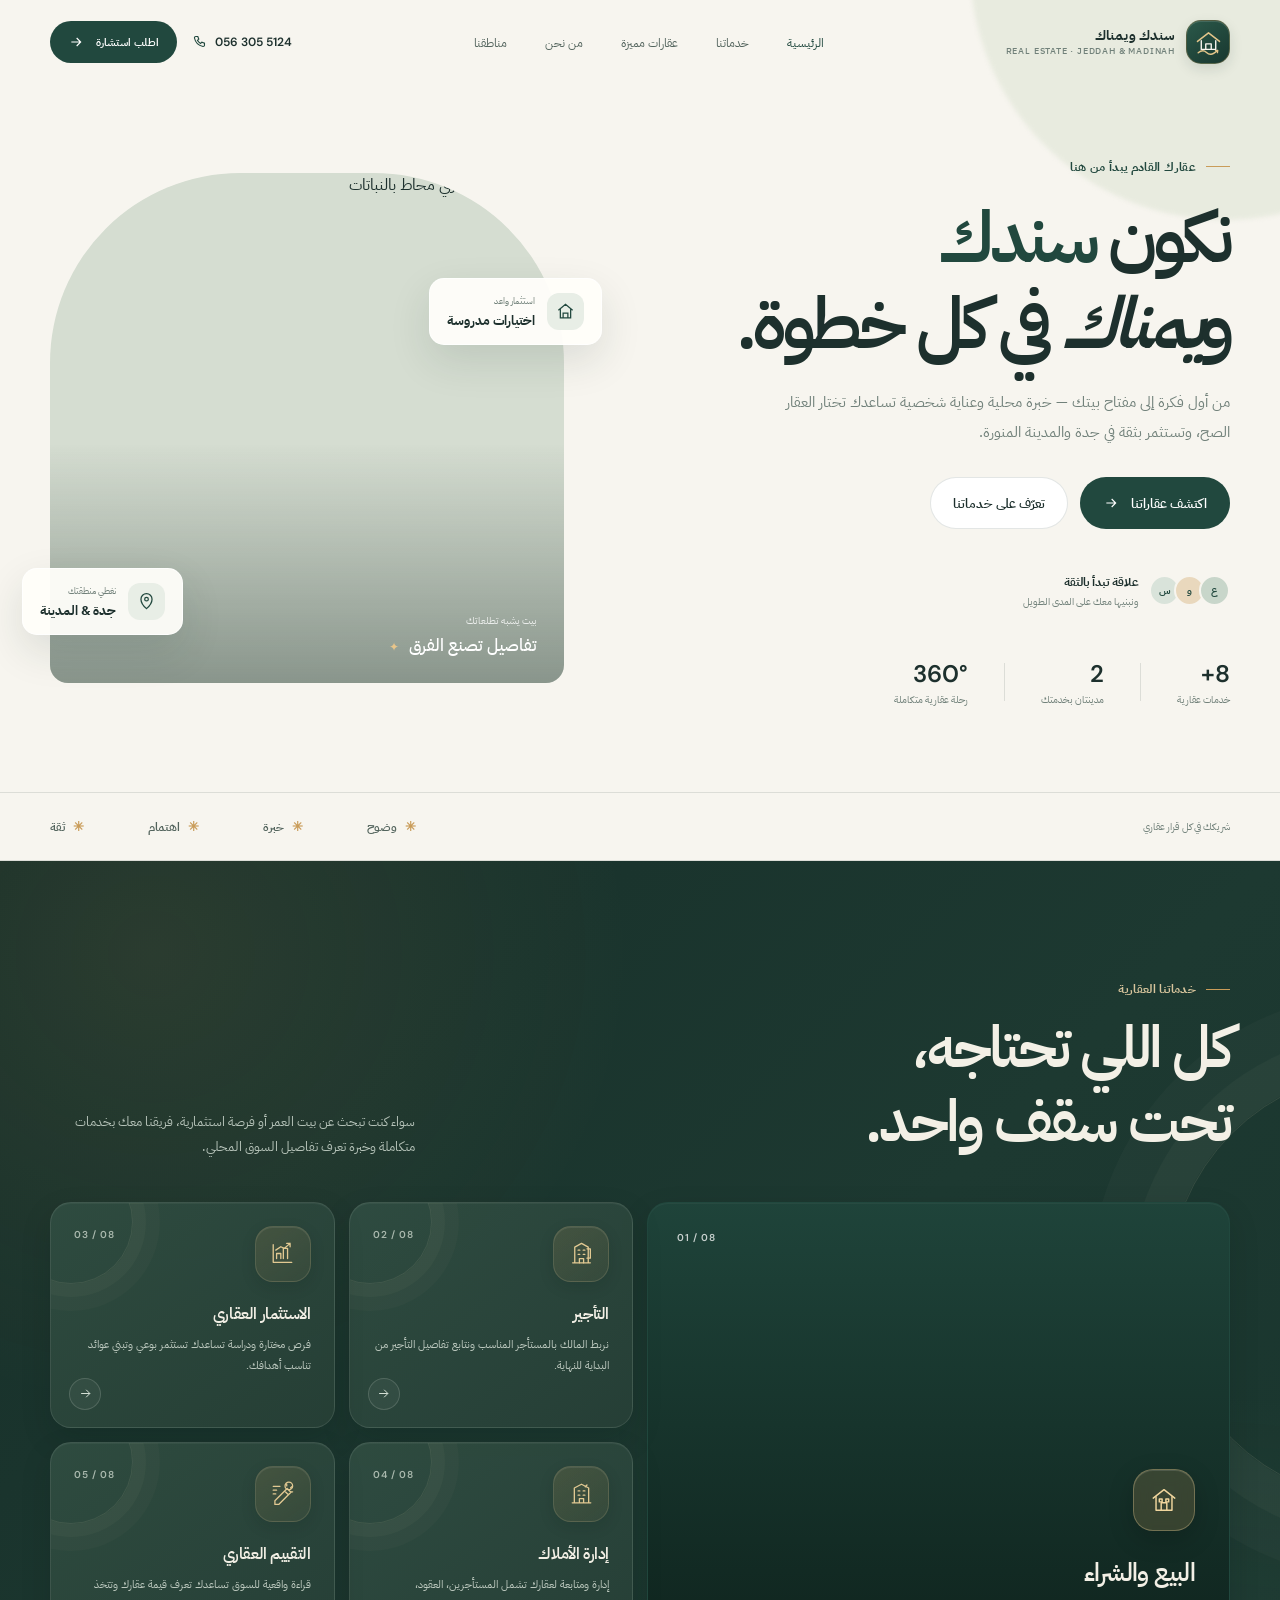
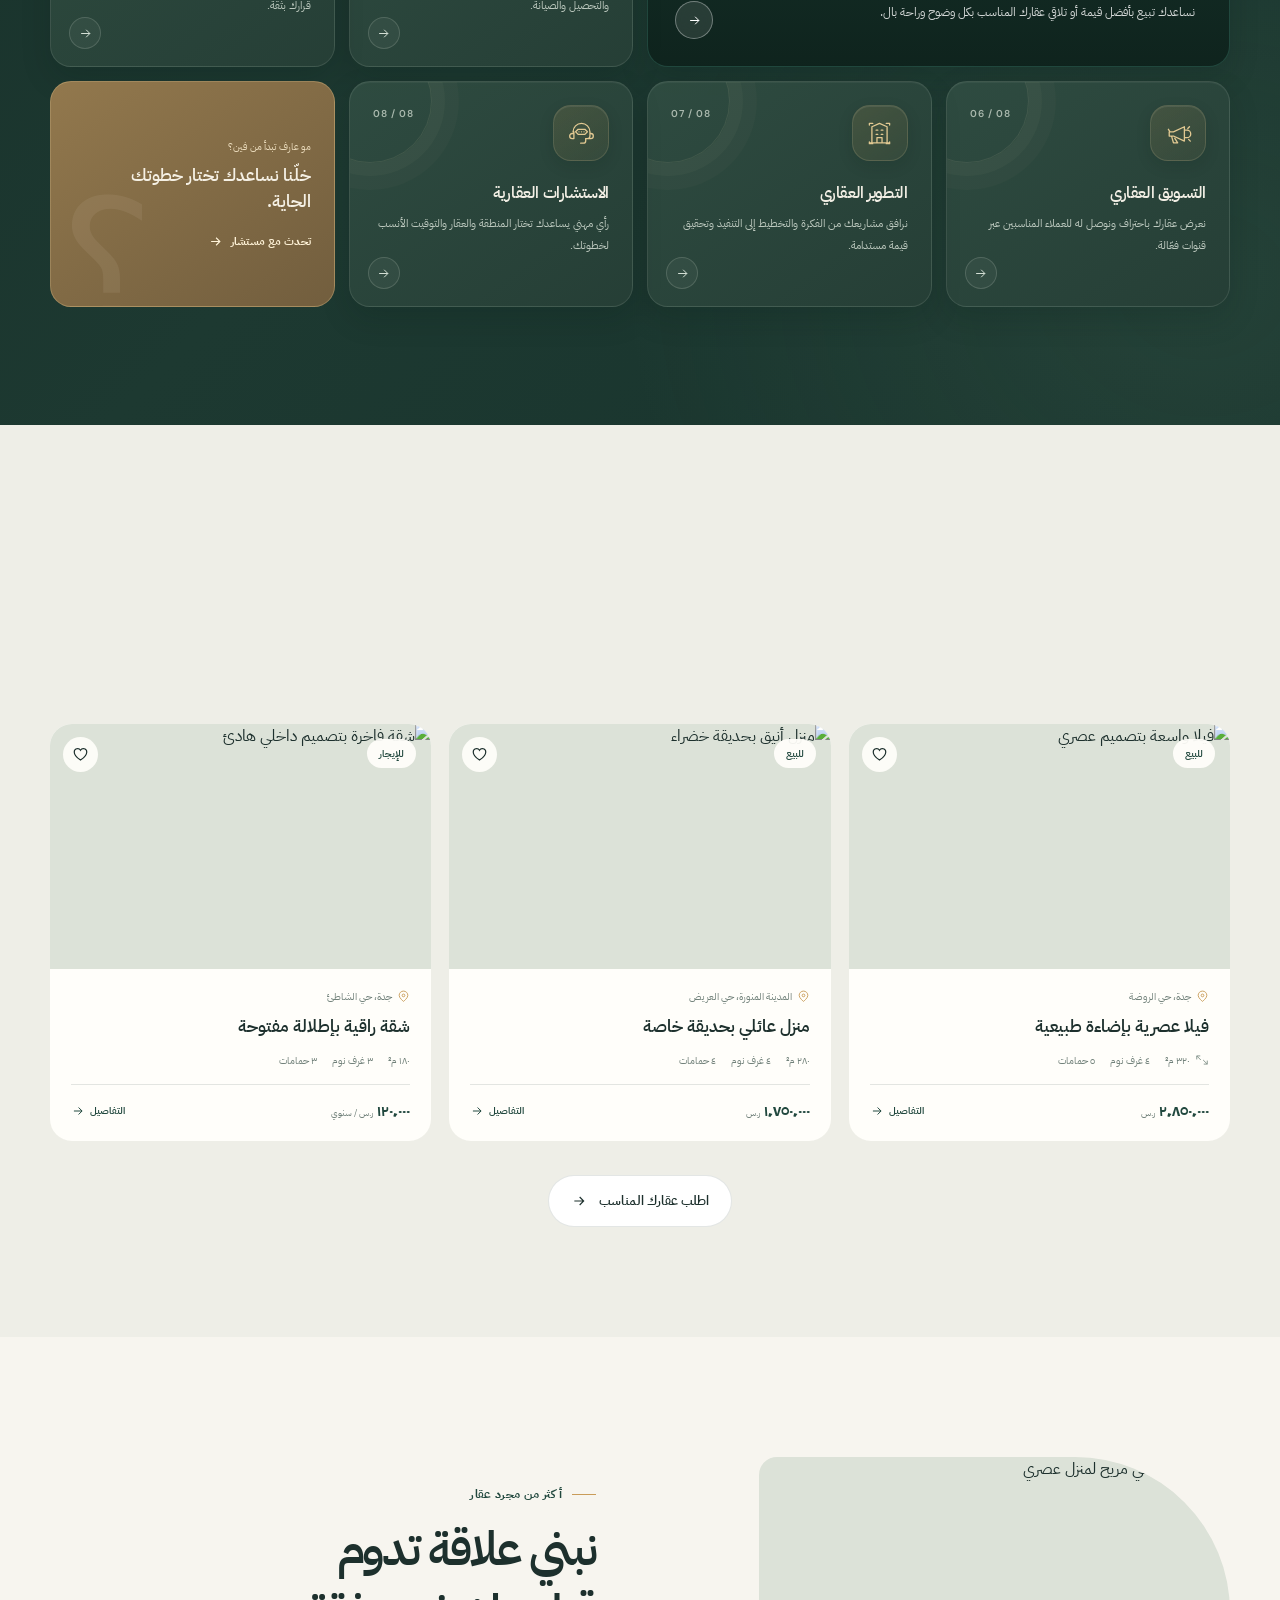
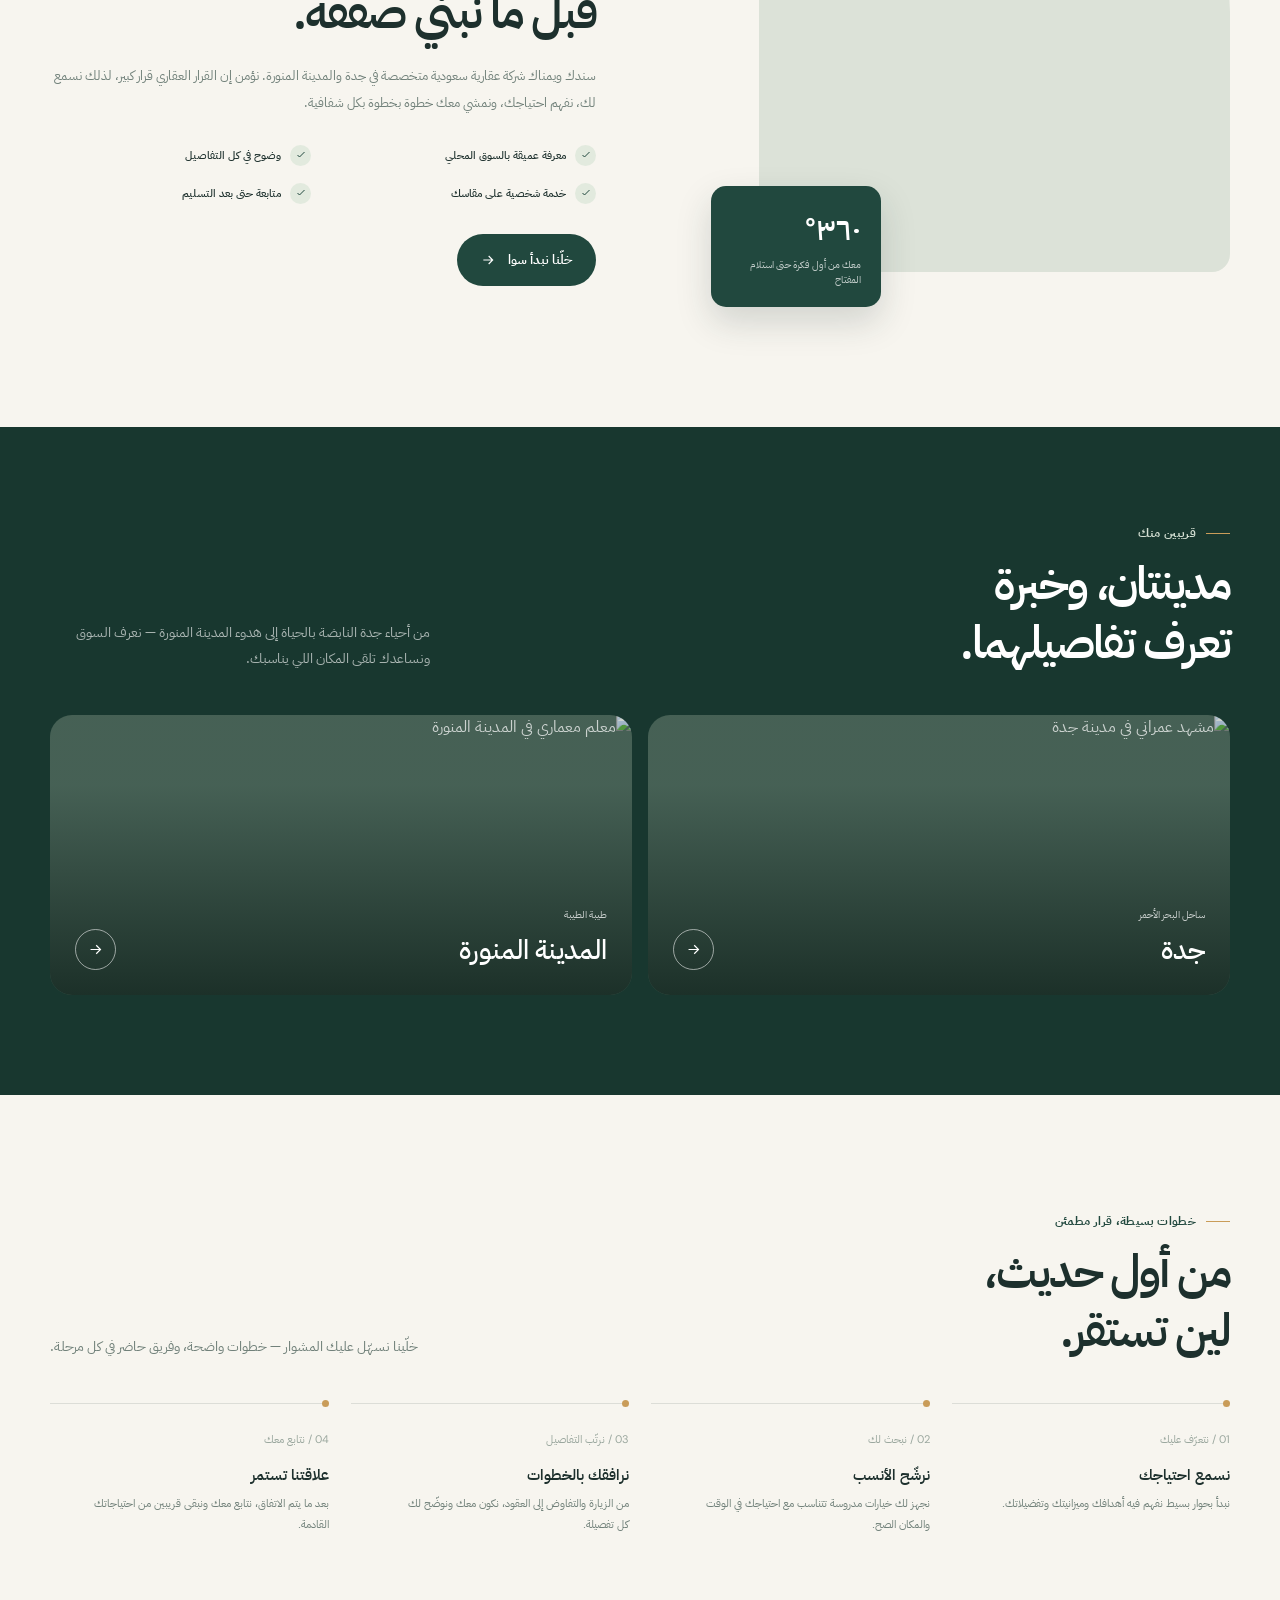
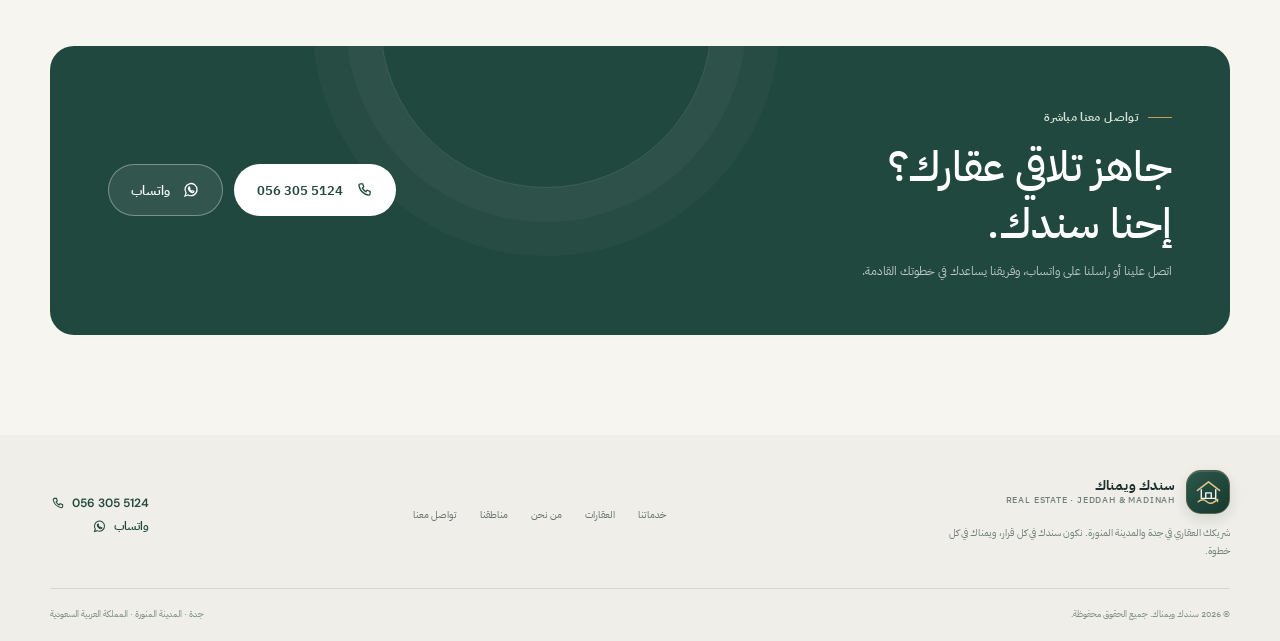
==== index.html @ 63f35f1e "تم التحديث بواسطة الفريق المعتمد التقني" ====
<!DOCTYPE html>
<html lang="ar" dir="rtl">
<head>
  <meta charset="UTF-8">
  <meta name="viewport" content="width=device-width, initial-scale=1.0">
  <meta name="theme-color" content="#f7f5ef">
  <meta name="description" content="سندك ويمناك — شريكك العقاري في جدة والمدينة المنورة. بيع وشراء وتأجير وإدارة واستثمار عقاري بثقة.">
  <title>سندك ويمناك | وجهتك العقارية في جدة والمدينة</title>
  <link rel="preconnect" href="https://fonts.googleapis.com">
  <link rel="preconnect" href="https://fonts.gstatic.com" crossorigin>
  <link href="https://fonts.googleapis.com/css2?family=DM+Sans:wght@400;500;600;700&family=IBM+Plex+Sans+Arabic:wght@400;500;600;700&display=swap" rel="stylesheet">
  <style>
    :root {
      --ink: #1d302d;
      --muted: #71817a;
      --green: #21483e;
      --green-dark: #18372f;
      --sage: #dce5d8;
      --cream: #f7f5ef;
      --paper: #fffefa;
      --gold: #c99c59;
      --line: rgba(29, 48, 45, .12);
      --serif: Georgia, "Times New Roman", serif;
      --sans: "IBM Plex Sans Arabic", "DM Sans", sans-serif;
      --radius: 22px;
    }

    * { box-sizing: border-box; }
    html { scroll-behavior: smooth; scroll-padding-top: 90px; }
    body {
      margin: 0;
      color: var(--ink);
      background: var(--cream);
      font-family: var(--sans);
      -webkit-font-smoothing: antialiased;
    }
    body.menu-open { overflow: hidden; }
    a { color: inherit; text-decoration: none; }
    button, input, select, textarea { font: inherit; }
    button, a { -webkit-tap-highlight-color: transparent; }
    img { display: block; width: 100%; }
    .container { width: min(1180px, calc(100% - 48px)); margin-inline: auto; }
    .eyebrow {
      display: inline-flex; align-items: center; gap: 10px;
      color: var(--green); font-size: 12px; font-weight: 700;
      letter-spacing: .03em;
    }
    .eyebrow::before { content: ""; width: 24px; height: 1px; background: var(--gold); }
    .section-heading {
      display: flex; justify-content: space-between; align-items: end;
      gap: 24px; margin-bottom: 42px;
    }
    .section-heading h2 {
      margin: 13px 0 0; font-size: clamp(30px, 4vw, 46px);
      line-height: 1.28; letter-spacing: -.045em; font-weight: 600;
    }
    .section-heading p { max-width: 380px; margin: 0; color: var(--muted); line-height: 1.9; font-size: 14px; }
    .button {
      display: inline-flex; align-items: center; justify-content: center; gap: 12px;
      min-height: 52px; padding: 0 22px; border: 1px solid transparent;
      border-radius: 999px; font-size: 13px; font-weight: 600;
      transition: transform .25s ease, background .25s ease, color .25s ease, border-color .25s ease;
      cursor: pointer;
    }
    .button:hover { transform: translateY(-3px); }
    .button-dark { color: white; background: var(--green); }
    .button-dark:hover { background: var(--green-dark); }
    .button-light { color: var(--ink); background: white; border-color: var(--line); }
    .button-light:hover { border-color: var(--green); }
    .button svg { width: 16px; height: 16px; }

    /* Navigation */
    .site-header {
      position: fixed; z-index: 20; inset: 0 0 auto; height: 84px;
      transition: background .3s ease, box-shadow .3s ease, height .3s ease;
    }
    .site-header.scrolled {
      height: 72px; background: rgba(247, 245, 239, .93);
      box-shadow: 0 1px 0 var(--line); backdrop-filter: blur(14px);
    }
    .nav-wrap { height: 100%; display: flex; align-items: center; justify-content: space-between; }
    .brand { display: flex; align-items: center; gap: 11px; flex: 0 0 auto; }
    .brand-mark {
      display: grid; place-items: center; width: 44px; height: 44px; border: 1px solid rgba(201,156,89,.3);
      border-radius: 15px; color: white; background: linear-gradient(145deg, #2b594a, #18372f);
      box-shadow: 0 5px 13px rgba(24,55,47,.13), inset 0 1px 0 rgba(255,255,255,.13);
    }
    .brand-mark svg { width: 33px; height: 33px; overflow: visible; }
    .brand-name { display: grid; gap: 1px; font-weight: 700; font-size: 14px; line-height: 1.25; }
    .brand-name small { color: var(--muted); font-size: 9px; font-weight: 500; letter-spacing: .09em; }
    .nav-links { display: flex; align-items: center; gap: clamp(18px, 3vw, 38px); margin: 0; padding: 0; list-style: none; }
    .nav-links a { color: #53645d; font-size: 12px; transition: color .2s ease; }
    .nav-links a:hover, .nav-links a.active { color: var(--green); }
    .nav-actions { display: flex; align-items: center; gap: 14px; }
    .nav-contact { display: inline-flex; align-items: center; gap: 8px; font: 600 12px/1 "DM Sans", var(--sans); direction: ltr; transition: color .2s ease; }
    .nav-contact:hover { color: var(--green); }
    .nav-contact svg { width: 16px; height: 16px; color: var(--green); }
    .nav-actions .button { min-height: 42px; padding-inline: 17px; font-size: 11px; }
    .menu-toggle {
      display: none; align-items: center; justify-content: center; width: 42px; height: 42px;
      color: var(--ink); background: transparent; border: 1px solid var(--line); border-radius: 50%; cursor: pointer;
    }
    .menu-toggle svg { width: 20px; height: 20px; }

    /* Hero */
    .hero { position: relative; overflow: hidden; padding: 150px 0 85px; }
    .hero::before {
      position: absolute; content: ""; width: 510px; height: 510px; border-radius: 50%;
      background: #e8ebdf; top: -290px; inset-inline-start: -200px; filter: blur(2px);
    }
    .hero-grid { position: relative; display: grid; grid-template-columns: 1fr 1.02fr; align-items: center; gap: clamp(45px, 8vw, 110px); }
    .hero-copy { max-width: 500px; }
    .hero-copy h1 { margin: 19px 0 20px; font-size: clamp(43px, 6vw, 72px); line-height: 1.2; letter-spacing: -.06em; font-weight: 600; }
    .hero-copy h1 span { color: var(--green); }
    .hero-copy > p { max-width: 455px; margin: 0; color: var(--muted); font-size: 15px; line-height: 2; }
    .hero-cta { display: flex; align-items: center; gap: 12px; margin-top: 30px; }
    .hero-note { display: flex; align-items: center; gap: 11px; margin-top: 43px; }
    .avatar-stack { display: flex; direction: ltr; padding-left: 5px; }
    .avatar-stack span {
      display: grid; place-items: center; width: 31px; height: 31px; margin-left: -6px;
      border: 2px solid var(--cream); border-radius: 50%; color: var(--green); background: #d9e3da;
      font-size: 10px; font-weight: 700;
    }
    .avatar-stack span:nth-child(2) { background: #e9d8bd; }
    .avatar-stack span:nth-child(3) { background: #c8d6ca; }
    .hero-note p { margin: 0; color: var(--muted); font-size: 10px; line-height: 1.7; }
    .hero-note strong { color: var(--ink); font-size: 12px; }
    .hero-visual { position: relative; min-height: 510px; }
    .hero-image-wrap {
      position: absolute; inset: 0 30px 0 0; overflow: hidden;
      border-radius: 190px 190px 18px 18px; background: #d5ddd1;
    }
    .hero-image-wrap::after {
      position: absolute; content: ""; inset: 0;
      background: linear-gradient(180deg, transparent 53%, rgba(14, 33, 27, .38));
    }
    .hero-image-wrap img { height: 100%; object-fit: cover; object-position: center; animation: image-arrive 1.2s cubic-bezier(.2,.8,.2,1) both; }
    .image-caption { position: absolute; z-index: 1; bottom: 25px; right: 27px; color: white; }
    .image-caption small { display: block; margin-bottom: 5px; opacity: .8; font-size: 10px; }
    .image-caption strong { font-size: 17px; font-weight: 500; }
    .image-caption span { display: inline-block; margin-right: 10px; color: #e8c58a; font-size: 12px; }
    .floating-card {
      position: absolute; z-index: 2; display: flex; align-items: center; gap: 12px;
      padding: 14px 17px; border: 1px solid rgba(255,255,255,.7); border-radius: 15px;
      background: rgba(255,254,250,.94); box-shadow: 0 16px 42px rgba(27,48,42,.12);
      animation: float 5s ease-in-out infinite;
    }
    .floating-card.one { top: 105px; right: -8px; }
    .floating-card.two { bottom: 48px; left: -28px; animation-delay: -2.2s; }
    .float-icon { display: grid; place-items: center; width: 37px; height: 37px; border-radius: 12px; color: var(--green); background: #e8eee6; }
    .float-icon svg { width: 19px; height: 19px; }
    .floating-card small { display: block; color: var(--muted); font-size: 9px; }
    .floating-card strong { display: block; margin-top: 3px; font-size: 13px; }
    .hero-stats { display: flex; align-items: center; gap: 36px; margin-top: 48px; }
    .hero-stat { display: grid; gap: 3px; }
    .hero-stat strong { font-family: "DM Sans", var(--sans); font-size: 24px; font-weight: 600; }
    .hero-stat span { color: var(--muted); font-size: 10px; }
    .hero-stat-divider { width: 1px; height: 38px; background: var(--line); }

    /* Intro strip */
    .trust-strip { padding: 24px 0; border-top: 1px solid var(--line); border-bottom: 1px solid var(--line); }
    .trust-inner { display: flex; justify-content: space-between; align-items: center; gap: 22px; }
    .trust-inner > span { color: var(--muted); font-size: 10px; }
    .trust-list { display: flex; align-items: center; gap: clamp(20px, 5vw, 65px); }
    .trust-list span { color: #53645d; font-size: 12px; font-weight: 600; }
    .trust-list span::before { content: "✳"; margin-left: 8px; color: var(--gold); font-size: 13px; }

    /* Services */
    .services {
      position: relative; overflow: hidden; padding: 112px 0 118px;
      background:
        radial-gradient(ellipse at 12% 8%, rgba(201,156,89,.1), transparent 30%),
        radial-gradient(ellipse at 94% 88%, rgba(94,128,105,.17), transparent 34%),
        linear-gradient(135deg, #172f29 0%, #1d3931 52%, #18342d 100%);
    }
    .services::before {
      position: absolute; content: ""; width: 430px; height: 430px; top: 18%;
      inset-inline-start: -320px; border: 1px solid rgba(225,213,183,.12);
      border-radius: 50%; box-shadow: 0 0 0 38px rgba(225,213,183,.035), 0 0 0 78px rgba(225,213,183,.025);
      pointer-events: none;
    }
    .services .container { position: relative; }
    .services .section-heading { align-items: end; margin-bottom: 42px; }
    .services .section-heading h2 { color: #f3f0e6; font-size: clamp(38px, 4.7vw, 58px); }
    .services .section-heading p { max-width: 365px; color: #b6c3b9; font-size: 13px; }
    .services .eyebrow { color: #d7c49c; }
    .services .eyebrow::before { background: #c99c59; }
    .services-grid {
      display: grid; grid-template-columns: repeat(4, minmax(0, 1fr));
      grid-auto-rows: minmax(204px, auto); gap: 14px; direction: rtl;
    }
    .service-card {
      position: relative; display: flex; min-height: 204px; flex-direction: column;
      align-items: flex-start; padding: 23px 23px 50px; overflow: hidden;
      border: 1px solid rgba(222,231,218,.12); border-radius: 21px;
      background: linear-gradient(145deg, rgba(47,76,65,.96), rgba(38,63,54,.96));
      box-shadow: 0 12px 30px rgba(8,24,19,.16), inset 0 1px 0 rgba(255,255,255,.045);
      transition: transform .38s cubic-bezier(.2,.8,.2,1), box-shadow .38s ease, border-color .38s ease;
    }
    .service-card::before {
      position: absolute; content: ""; top: -43px; left: -42px; width: 122px; height: 122px;
      border: 1px solid rgba(224,211,179,.11); border-radius: 50%;
      box-shadow: 0 0 0 13px rgba(224,211,179,.035), 0 0 0 27px rgba(224,211,179,.025);
      transition: transform .5s ease, opacity .3s ease; pointer-events: none;
    }
    .service-card:hover { transform: translateY(-6px); border-color: rgba(217,187,129,.42); background: linear-gradient(145deg, #355848, #2b4a3e); box-shadow: 0 22px 42px rgba(8,24,19,.28), inset 0 1px 0 rgba(255,255,255,.08); }
    .service-card:hover::before { transform: scale(1.13); }
    .service-index {
      position: absolute; top: 27px; left: 23px; color: #aab9ae;
      direction: ltr; unicode-bidi: isolate;
      font: 600 10px/1 "DM Sans", var(--sans); letter-spacing: .1em;
    }
    .service-icon {
      position: relative; display: grid; place-items: center; width: 56px; height: 56px; margin-bottom: 20px;
      border: 1px solid rgba(220,204,163,.16); border-radius: 18px;
      color: #e2c992; background: linear-gradient(145deg, rgba(201,156,89,.16), rgba(201,156,89,.075));
      box-shadow: 0 5px 15px rgba(8,24,19,.12), inset 0 1px 0 rgba(255,255,255,.08);
      transition: transform .35s cubic-bezier(.2,.8,.2,1), background .3s ease, color .3s ease, box-shadow .3s ease;
    }
    .service-card:hover .service-icon { transform: translateY(-3px) rotate(-3deg); color: white; background: linear-gradient(145deg, #315c4d, #21483e); box-shadow: 0 9px 18px rgba(33,72,62,.2); }
    .service-icon svg { width: 27px; height: 27px; stroke-linecap: round; stroke-linejoin: round; }
    .service-card h3 { margin: 0 0 8px; color: #f2efe5; font-size: 16px; font-weight: 600; letter-spacing: -.025em; }
    .service-card p { max-width: 285px; margin: 0; color: #bdc9bf; font-size: 11px; line-height: 1.95; }
    .service-arrow {
      position: absolute; bottom: 17px; left: 18px; display: grid; place-items: center;
      width: 32px; height: 32px; border: 1px solid rgba(227,234,225,.17);
      border-radius: 50%; color: #d4dfd5; background: rgba(255,255,255,.045);
      transition: transform .25s ease, color .25s ease, background .25s ease, border-color .25s ease;
    }
    .service-arrow svg { width: 15px; height: 15px; }
    .service-card:hover .service-arrow { transform: translateX(-3px); border-color: #c99c59; color: #1d3931; background: #d9bd87; }
    .service-card:focus-within { outline: 2px solid rgba(217,189,135,.72); outline-offset: 3px; }
    .service-featured {
      grid-column: span 2; grid-row: span 2; min-height: 422px; justify-content: flex-end;
      padding: 35px 34px 42px; border-color: transparent; color: white;
      background: var(--green); isolation: isolate;
    }
    .service-featured::before, .service-featured::after { position: absolute; content: ""; inset: 0; z-index: -1; }
    .service-featured::before {
      inset: 0; inset-inline-start: 20%; inset-inline-end: 0; width: auto; height: auto;
      border: 0; border-radius: 0; box-shadow: none; opacity: .58;
      background-image: url("https://images.unsplash.com/photo-1600210492486-724fe5c67fb0?auto=format&fit=crop&w=1200&q=85");
      background-size: cover; background-position: center 56%;
      mask-image: linear-gradient(to left, transparent, #000 22%, #000);
    }
    .service-featured::after { background: linear-gradient(0deg, rgba(14,34,28,.96) 0%, rgba(14,34,28,.58) 46%, rgba(14,34,28,.12) 100%); }
    .service-featured:hover { border-color: transparent; box-shadow: 0 25px 55px rgba(24,55,47,.25); }
    .service-featured .service-index { top: 30px; left: 29px; color: rgba(255,255,255,.76); }
    .service-featured .service-icon { width: 62px; height: 62px; margin-bottom: 23px; border-color: rgba(226,201,146,.35); border-radius: 20px; color: #f1d69e; background: rgba(201,156,89,.2); box-shadow: 0 8px 26px rgba(0,0,0,.18), inset 0 1px 0 rgba(255,255,255,.12); backdrop-filter: blur(8px); }
    .service-featured .service-icon svg { width: 30px; height: 30px; }
    .service-featured:hover .service-icon { color: #1d3931; background: #e7d4a9; }
    .service-featured h3 { margin-bottom: 10px; font-size: 25px; }
    .service-featured p { max-width: 340px; color: rgba(255,255,255,.82); font-size: 12px; }
    .service-featured .service-arrow { bottom: 27px; left: 27px; width: 38px; height: 38px; border-color: rgba(255,255,255,.35); color: white; background: rgba(255,255,255,.1); backdrop-filter: blur(8px); }
    .service-featured:hover .service-arrow { border-color: white; color: var(--green); background: white; }
    .services-cta {
      position: relative; display: flex; min-height: 204px; flex-direction: column;
      align-items: flex-start; justify-content: center; padding: 23px;
      overflow: hidden; border: 1px solid rgba(217,189,135,.38); border-radius: 21px;
      color: #f5f0e4; background: linear-gradient(145deg, #92784d, #725e3e); transition: transform .35s ease, box-shadow .35s ease;
    }
    .services-cta::after {
      position: absolute; content: "؟"; left: 8px; bottom: -52px;
      color: rgba(255,245,222,.075); font-family: var(--serif); font-size: 180px; line-height: 1;
      pointer-events: none;
    }
    .services-cta:hover { transform: translateY(-5px); box-shadow: 0 18px 38px rgba(8,24,19,.25); }
    .services-cta small { color: #eadbbc; font-size: 10px; }
    .services-cta strong { max-width: 185px; margin-top: 9px; font-size: 17px; line-height: 1.55; font-weight: 600; }
    .services-cta a { position: relative; z-index: 1; display: inline-flex; align-items: center; gap: 8px; margin-top: 17px; color: #fff3d8; font-size: 11px; font-weight: 700; }
    .services-cta a svg { width: 15px; height: 15px; transition: transform .25s ease; }
    .services-cta:hover a svg { transform: translateX(-4px); }

    /* Listings */
    .properties { padding: 100px 0 110px; background: #eeeee7; }
    .property-grid { display: grid; grid-template-columns: repeat(3, 1fr); gap: 18px; }
    .property-card { overflow: hidden; border-radius: var(--radius); background: var(--paper); transition: transform .35s ease, box-shadow .35s ease; }
    .property-card:hover { transform: translateY(-6px); box-shadow: 0 20px 50px rgba(29,48,45,.1); }
    .property-image { position: relative; height: 245px; overflow: hidden; background: #dce2d8; }
    .property-image img { height: 100%; object-fit: cover; transition: transform .7s cubic-bezier(.2,.8,.2,1); }
    .property-card:hover .property-image img { transform: scale(1.055); }
    .property-tag { position: absolute; top: 15px; right: 15px; padding: 7px 12px; border-radius: 99px; color: var(--green); background: rgba(255,254,250,.94); font-size: 10px; font-weight: 600; }
    .property-favorite { position: absolute; top: 13px; left: 13px; display: grid; place-items: center; width: 35px; height: 35px; border: 0; border-radius: 50%; color: var(--ink); background: rgba(255,254,250,.92); cursor: pointer; transition: color .2s ease, transform .2s ease; }
    .property-favorite:hover { color: #bd6258; transform: scale(1.08); }
    .property-favorite.saved { color: #bd6258; }
    .property-favorite svg { width: 17px; height: 17px; }
    .property-body { padding: 20px 21px 19px; }
    .property-location { display: flex; align-items: center; gap: 5px; color: var(--muted); font-size: 10px; }
    .property-location svg { width: 13px; height: 13px; color: var(--gold); }
    .property-body h3 { margin: 10px 0 14px; font-size: 17px; font-weight: 600; }
    .property-specs { display: flex; gap: 15px; padding-bottom: 16px; border-bottom: 1px solid var(--line); }
    .property-specs span { display: flex; align-items: center; gap: 5px; color: var(--muted); font-size: 10px; }
    .property-specs svg { width: 14px; height: 14px; color: #83938a; }
    .property-bottom { display: flex; align-items: center; justify-content: space-between; padding-top: 15px; }
    .property-price { color: var(--green); font-size: 15px; font-weight: 700; }
    .property-price small { color: var(--muted); font-size: 9px; font-weight: 400; }
    .property-link { display: inline-flex; align-items: center; gap: 5px; color: var(--green); font-size: 10px; font-weight: 600; }
    .property-link svg { width: 14px; height: 14px; }
    .properties-footer { display: flex; justify-content: center; margin-top: 34px; }

    /* About */
    .about { padding: 120px 0; }
    .about-grid { display: grid; grid-template-columns: .95fr 1fr; align-items: center; gap: clamp(45px, 9vw, 120px); }
    .about-visual { position: relative; min-height: 450px; }
    .about-image { position: absolute; inset: 0 0 35px 48px; overflow: hidden; border-radius: 18px 155px 18px 18px; background: #dce2d8; }
    .about-image img { height: 100%; object-fit: cover; }
    .about-badge { position: absolute; bottom: 0; left: 0; width: 170px; padding: 20px; border-radius: 15px; color: white; background: var(--green); box-shadow: 0 15px 35px rgba(29,48,45,.17); }
    .about-badge strong { display: block; font-family: "DM Sans", var(--sans); font-size: 31px; font-weight: 500; }
    .about-badge span { display: block; margin-top: 4px; color: rgba(255,255,255,.73); font-size: 10px; }
    .about-copy h2 { margin: 15px 0 17px; font-size: clamp(33px, 4vw, 47px); line-height: 1.35; letter-spacing: -.045em; font-weight: 600; }
    .about-copy > p { margin: 0; color: var(--muted); font-size: 13px; line-height: 2.1; }
    .about-points { display: grid; grid-template-columns: 1fr 1fr; gap: 17px 24px; margin: 28px 0 30px; }
    .about-point { display: flex; align-items: center; gap: 9px; font-size: 11px; font-weight: 500; }
    .check-icon { display: grid; place-items: center; width: 21px; height: 21px; border-radius: 50%; color: var(--green); background: #e2eade; }
    .check-icon svg { width: 12px; height: 12px; }

    /* Locations */
    .locations { padding: 90px 0 100px; color: white; background: var(--green-dark); }
    .locations .eyebrow { color: #d5e0d4; }
    .locations .section-heading h2 { color: white; }
    .locations .section-heading p { color: rgba(255,255,255,.62); }
    .location-grid { display: grid; grid-template-columns: 1fr 1fr; gap: 16px; }
    .location-card { position: relative; display: flex; align-items: end; min-height: 280px; overflow: hidden; border-radius: var(--radius); background: #496458; }
    .location-card::after { position: absolute; content: ""; inset: 0; background: linear-gradient(0deg, rgba(13,31,25,.75), rgba(13,31,25,.05) 75%); }
    .location-card img { position: absolute; inset: 0; height: 100%; object-fit: cover; opacity: .77; transition: transform .7s ease; }
    .location-card:hover img { transform: scale(1.04); }
    .location-info { position: relative; z-index: 1; display: flex; align-items: end; justify-content: space-between; width: 100%; padding: 25px; }
    .location-info small { color: rgba(255,255,255,.75); font-size: 10px; }
    .location-info h3 { margin: 5px 0 0; font-size: 27px; font-weight: 500; }
    .location-info a { display: grid; place-items: center; width: 41px; height: 41px; border: 1px solid rgba(255,255,255,.55); border-radius: 50%; transition: background .25s ease, color .25s ease; }
    .location-info a:hover { color: var(--green); background: white; }
    .location-info svg { width: 17px; height: 17px; }

    /* Process and contact */
    .process { padding: 110px 0; }
    .process-grid { display: grid; grid-template-columns: repeat(4,1fr); gap: 22px; }
    .process-step { position: relative; padding-top: 22px; border-top: 1px solid var(--line); }
    .process-step::before { position: absolute; top: -4px; right: 0; content: ""; width: 7px; height: 7px; border-radius: 50%; background: var(--gold); }
    .process-step small { color: #9aa79e; font-family: "DM Sans", var(--sans); font-size: 11px; }
    .process-step h3 { margin: 14px 0 8px; font-size: 15px; font-weight: 600; }
    .process-step p { max-width: 235px; margin: 0; color: var(--muted); font-size: 11px; line-height: 1.9; }
    .contact { padding: 0 0 100px; }
    .contact-box { position: relative; display: flex; align-items: center; justify-content: space-between; gap: 30px; overflow: hidden; padding: 55px 58px; border-radius: 24px; color: white; background: var(--green); }
    .contact-box::after { position: absolute; content: ""; width: 330px; height: 330px; border: 1px solid rgba(255,255,255,.12); border-radius: 50%; top: -190px; left: 28%; box-shadow: 0 0 0 34px rgba(255,255,255,.035), 0 0 0 68px rgba(255,255,255,.025); }
    .contact-box .eyebrow { position: relative; z-index: 1; color: #d7e1d6; }
    .contact-box h2 { position: relative; z-index: 1; margin: 13px 0 9px; font-size: clamp(29px, 4vw, 42px); line-height: 1.35; font-weight: 500; }
    .contact-box p { position: relative; z-index: 1; margin: 0; color: rgba(255,255,255,.7); font-size: 12px; }
    .contact-box .button { position: relative; z-index: 1; flex: 0 0 auto; color: var(--green); background: white; }
    .contact-box .button:hover { background: #f0eee6; }
    .contact-actions { position: relative; z-index: 1; display: flex; flex-wrap: wrap; align-items: center; gap: 11px; }
    .contact-actions .button { min-height: 52px; }
    .contact-actions .button svg { width: 18px; height: 18px; }
    .contact-actions .button-whatsapp { border-color: rgba(255,255,255,.35); color: white; background: rgba(255,255,255,.08); }
    .contact-actions .button-whatsapp:hover { border-color: rgba(255,255,255,.65); background: rgba(255,255,255,.15); }

    /* Footer */
    .site-footer { padding: 35px 0 20px; background: #efeee8; }
    .footer-top { display: flex; justify-content: space-between; align-items: center; gap: 24px; padding-bottom: 28px; }
    .footer-description { max-width: 300px; margin: 10px 0 0; color: var(--muted); font-size: 10px; line-height: 1.8; }
    .footer-nav { display: flex; flex-wrap: wrap; gap: 23px; }
    .footer-nav a { color: #64736c; font-size: 10px; transition: color .2s ease; }
    .footer-nav a:hover { color: var(--green); }
    .footer-contact { display: grid; justify-items: start; gap: 8px; }
    .footer-contact a { display: inline-flex; align-items: center; gap: 7px; color: var(--green); font: 600 12px/1 "DM Sans", var(--sans); direction: ltr; }
    .footer-contact a svg { width: 15px; height: 15px; }
    .footer-bottom { display: flex; justify-content: space-between; gap: 15px; padding-top: 18px; border-top: 1px solid var(--line); color: #839088; font-size: 9px; }

    /* Motion and accessibility */
    .reveal { opacity: 0; transform: translateY(24px); transition: opacity .7s ease, transform .7s cubic-bezier(.2,.8,.2,1); }
    .reveal.is-visible { opacity: 1; transform: translateY(0); }
    .reveal-delay-1 { transition-delay: .08s; }
    .reveal-delay-2 { transition-delay: .16s; }
    .reveal-delay-3 { transition-delay: .24s; }
    @keyframes float { 0%, 100% { transform: translateY(0); } 50% { transform: translateY(-10px); } }
    @keyframes image-arrive { from { opacity: .5; transform: scale(1.06); } to { opacity: 1; transform: scale(1); } }
    @media (prefers-reduced-motion: reduce) {
      *, *::before, *::after { scroll-behavior: auto !important; animation-duration: .01ms !important; animation-iteration-count: 1 !important; transition-duration: .01ms !important; }
      .reveal { opacity: 1; transform: none; }
    }

    @media (max-width: 980px) {
      .nav-links { gap: 17px; }
      .nav-links a { font-size: 11px; }
      .nav-contact { display: none; }
      .hero-grid { gap: 35px; }
      .hero-visual { min-height: 440px; }
      .services-grid { grid-template-columns: repeat(2, minmax(0, 1fr)); }
      .service-featured { grid-column: span 2; grid-row: auto; min-height: 245px; }
      .service-card, .services-cta { min-height: 215px; }
      .property-image { height: 205px; }
    }
    @media (max-width: 720px) {
      .container { width: min(100% - 36px, 540px); }
      .site-header { height: 70px; }
      .site-header.scrolled { height: 64px; }
      .menu-toggle { display: flex; }
      .nav-actions > .button { display: none; }
      .nav-links {
        position: fixed; inset: 70px 0 auto; display: flex; flex-direction: column; align-items: stretch;
        gap: 0; max-height: 0; overflow: hidden; padding: 0 24px; background: var(--cream);
        box-shadow: 0 12px 20px rgba(29,48,45,.08); transition: max-height .35s ease, padding .35s ease;
      }
      .site-header.menu-open .nav-links { max-height: 360px; padding-block: 10px 22px; }
      .nav-links li { border-bottom: 1px solid var(--line); }
      .nav-links li:last-child { border-bottom: 0; }
      .nav-links a { display: block; padding: 13px 0; font-size: 13px; }
      .hero { padding: 110px 0 60px; }
      .hero-grid { grid-template-columns: 1fr; gap: 38px; }
      .hero-copy { max-width: 100%; }
      .hero-copy h1 { max-width: 500px; font-size: clamp(43px, 12vw, 60px); }
      .hero-copy > p { font-size: 13px; }
      .hero-visual { min-height: min(112vw, 470px); }
      .hero-image-wrap { inset-inline-start: 20px; border-radius: 155px 155px 16px 16px; }
      .floating-card.one { right: 0; }
      .floating-card.two { left: -5px; }
      .hero-stats { margin-top: 32px; gap: 24px; }
      .hero-stat strong { font-size: 21px; }
      .trust-inner { align-items: start; flex-direction: column; }
      .trust-list { width: 100%; justify-content: space-between; gap: 10px; }
      .trust-list span { font-size: 10px; }
      .services, .about, .process { padding: 75px 0; }
      .section-heading { align-items: start; flex-direction: column; gap: 14px; margin-bottom: 28px; }
      .section-heading h2 { font-size: 34px; }
      .section-heading p { font-size: 12px; }
      .services .section-heading { margin-bottom: 25px; }
      .services .section-heading h2 { font-size: 35px; }
      .services-grid { grid-template-columns: 1fr; gap: 11px; }
      .service-card, .services-cta { min-height: 190px; padding: 19px 18px 46px; }
      .service-featured { grid-column: auto; grid-row: auto; min-height: 255px; padding: 22px 21px 45px; }
      .service-featured::before { inset-inline-start: 14%; }
      .service-featured::after { background: linear-gradient(0deg, rgba(15,38,31,.96), rgba(15,38,31,.6) 58%, rgba(15,38,31,.25)); }
      .service-index { top: 23px; left: 19px; }
      .service-featured .service-index { top: 23px; left: 20px; }
      .service-icon { width: 51px; height: 51px; margin-bottom: 17px; }
      .service-icon svg { width: 25px; height: 25px; }
      .service-card h3 { font-size: 15px; }
      .service-card p { font-size: 11px; }
      .service-featured .service-icon { width: 55px; height: 55px; }
      .service-featured p { max-width: 250px; }
      .services-cta strong { max-width: 240px; }
      .properties { padding: 75px 0; }
      .property-grid { grid-template-columns: 1fr; gap: 15px; }
      .property-image { height: 235px; }
      .about-grid { grid-template-columns: 1fr; gap: 40px; }
      .about-visual { min-height: 360px; }
      .about-image { inset-inline-start: 35px; border-radius: 18px 130px 18px 18px; }
      .about-badge { width: 145px; padding: 16px; }
      .about-badge strong { font-size: 27px; }
      .about-copy h2 { font-size: 35px; }
      .locations { padding: 75px 0; }
      .location-grid { grid-template-columns: 1fr; }
      .location-card { min-height: 220px; }
      .process-grid { grid-template-columns: 1fr 1fr; gap: 28px 16px; }
      .contact { padding-bottom: 70px; }
      .contact-box { align-items: start; flex-direction: column; padding: 35px 25px; }
      .contact-box h2 { font-size: 31px; }
      .footer-top { align-items: start; flex-direction: column; }
      .footer-nav { gap: 15px; }
      .footer-bottom { flex-direction: column; }
    }
    @media (max-width: 380px) {
      .container { width: calc(100% - 28px); }
      .hero-cta { align-items: stretch; flex-direction: column; }
      .hero-cta .button { width: 100%; }
      .services-grid { grid-template-columns: 1fr; }
      .service-card, .services-cta { min-height: 185px; }
      .about-points { grid-template-columns: 1fr; }
    }
  </style>
</head>
<body>
  <header class="site-header" id="site-header">
    <div class="container nav-wrap">
      <a class="brand" href="#home" aria-label="سندك ويمناك، الصفحة الرئيسية">
        <span class="brand-mark" aria-hidden="true"><svg viewBox="0 0 48 48" fill="none" xmlns="http://www.w3.org/2000/svg"><path d="M8 22.5 24 10l16 12.5" stroke="#E3C58A" stroke-width="2.2" stroke-linecap="round" stroke-linejoin="round"/><path d="M13.5 21.5V34h21V21.5M20 34v-8h8v8" stroke="#F7F5EF" stroke-width="2" stroke-linecap="round" stroke-linejoin="round"/><path d="M9 39c4.5-4 8.3-4.3 12.1-.6 2 2 4.1 3 6.5 2.7 3.1-.3 5.6-2.1 9.4-5.3" stroke="#E3C58A" stroke-width="2.1" stroke-linecap="round"/><path d="m34.1 35.8 3.4-.2-.4 3.3" stroke="#E3C58A" stroke-width="1.8" stroke-linecap="round" stroke-linejoin="round"/></svg></span>
        <span class="brand-name">سندك ويمناك<small>REAL ESTATE · JEDDAH & MADINAH</small></span>
      </a>
      <nav aria-label="التنقل الرئيسي">
        <ul class="nav-links" id="nav-links">
          <li><a href="#home">الرئيسية</a></li>
          <li><a href="#services">خدماتنا</a></li>
          <li><a href="#properties">عقارات مميزة</a></li>
          <li><a href="#about">من نحن</a></li>
          <li><a href="#locations">مناطقنا</a></li>
        </ul>
      </nav>
      <div class="nav-actions">
        <a class="nav-contact" href="tel:+966563055124" aria-label="اتصل بنا على 056 305 5124"><svg viewBox="0 0 24 24" fill="none" stroke="currentColor" stroke-width="1.7" aria-hidden="true"><path d="M7.2 3.8h3l1.5 4-2 1.8a15 15 0 0 0 4.7 4.7l1.8-2 4 1.5v3a2 2 0 0 1-2.2 2A16.5 16.5 0 0 1 5.2 6a2 2 0 0 1 2-2.2Z"/></svg><span dir="ltr">056 305 5124</span></a>
        <a class="button button-dark" href="#contact">اطلب استشارة <svg viewBox="0 0 24 24" fill="none" stroke="currentColor" stroke-width="1.7" aria-hidden="true"><path d="M5 12h14M13 6l6 6-6 6"/></svg></a>
        <button class="menu-toggle" id="menu-toggle" type="button" aria-label="فتح القائمة" aria-expanded="false" aria-controls="nav-links">
          <svg viewBox="0 0 24 24" fill="none" stroke="currentColor" stroke-width="1.7" aria-hidden="true"><path d="M4 7h16M4 12h16M4 17h16"/></svg>
        </button>
      </div>
    </div>
  </header>

  <main>
    <section class="hero" id="home">
      <div class="container hero-grid">
        <div class="hero-copy">
          <span class="eyebrow">عقارك القادم يبدأ من هنا</span>
          <h1>نكون <span>سندك</span><br>و<em>يمناك</em> في كل خطوة.</h1>
          <p>من أول فكرة إلى مفتاح بيتك — خبرة محلية وعناية شخصية تساعدك تختار العقار الصح، وتستثمر بثقة في جدة والمدينة المنورة.</p>
          <div class="hero-cta">
            <a class="button button-dark" href="#properties">اكتشف عقاراتنا <svg viewBox="0 0 24 24" fill="none" stroke="currentColor" stroke-width="1.7" aria-hidden="true"><path d="M5 12h14M13 6l6 6-6 6"/></svg></a>
            <a class="button button-light" href="#services">تعرّف على خدماتنا</a>
          </div>
          <div class="hero-note">
            <div class="avatar-stack" aria-hidden="true"><span>س</span><span>و</span><span>ع</span></div>
            <p><strong>علاقة تبدأ بالثقة</strong><br>ونبنيها معك على المدى الطويل</p>
          </div>
          <div class="hero-stats" aria-label="خدماتنا ومناطقنا">
            <div class="hero-stat"><strong>8+</strong><span>خدمات عقارية</span></div>
            <div class="hero-stat-divider"></div>
            <div class="hero-stat"><strong>2</strong><span>مدينتان بخدمتك</span></div>
            <div class="hero-stat-divider"></div>
            <div class="hero-stat"><strong>360°</strong><span>رحلة عقارية متكاملة</span></div>
          </div>
        </div>
        <div class="hero-visual" aria-label="فيلا عصرية في جدة">
          <div class="hero-image-wrap">
            <img src="https://images.unsplash.com/photo-1600210492486-724fe5c67fb0?auto=format&amp;fit=crop&amp;w=1100&amp;q=85" alt="واجهة منزل عصري محاط بالنباتات" fetchpriority="high">
            <div class="image-caption"><small>بيت يشبه تطلعاتك</small><strong>تفاصيل تصنع الفرق</strong><span>✦</span></div>
          </div>
          <div class="floating-card one">
            <span class="float-icon"><svg viewBox="0 0 24 24" fill="none" stroke="currentColor" stroke-width="1.6" aria-hidden="true"><path d="M3 10.5 12 3l9 7.5M5.5 9v11h13V9M9 20v-6h6v6"/></svg></span>
            <span><small>استثمار واعد</small><strong>اختيارات مدروسة</strong></span>
          </div>
          <div class="floating-card two">
            <span class="float-icon"><svg viewBox="0 0 24 24" fill="none" stroke="currentColor" stroke-width="1.6" aria-hidden="true"><path d="M12 21s7-6.1 7-12a7 7 0 1 0-14 0c0 5.9 7 12 7 12Z"/><circle cx="12" cy="9" r="2.3"/></svg></span>
            <span><small>نغطي منطقتك</small><strong>جدة & المدينة</strong></span>
          </div>
        </div>
      </div>
    </section>

    <div class="trust-strip">
      <div class="container trust-inner">
        <span>شريكك في كل قرار عقاري</span>
        <div class="trust-list"><span>وضوح</span><span>خبرة</span><span>اهتمام</span><span>ثقة</span></div>
      </div>
    </div>

    <section class="services" id="services">
      <div class="container">
        <div class="section-heading reveal">
          <div><span class="eyebrow">خدماتنا العقارية</span><h2>كل اللي تحتاجه،<br>تحت سقف واحد.</h2></div>
          <p>سواء كنت تبحث عن بيت العمر أو فرصة استثمارية، فريقنا معك بخدمات متكاملة وخبرة تعرف تفاصيل السوق المحلي.</p>
        </div>
        <div class="services-grid">
          <article class="service-card service-featured reveal">
            <span class="service-index">01 / 08</span>
            <span class="service-icon"><svg viewBox="0 0 32 32" fill="none" stroke="currentColor" stroke-width="1.55" aria-hidden="true"><path d="m4.5 14 11.5-9 11.5 9"/><path d="M7.5 12.5V27h17V12.5M13 27v-8h6v8"/><path d="M11 15h3v3h-3zM18 15h3v3h-3z"/></svg></span>
            <h3>البيع والشراء</h3><p>نساعدك تبيع بأفضل قيمة أو تلاقي عقارك المناسب بكل وضوح وراحة بال.</p>
            <span class="service-arrow"><svg viewBox="0 0 24 24" fill="none" stroke="currentColor" stroke-width="1.6" aria-hidden="true"><path d="M5 12h14M13 6l6 6-6 6"/></svg></span>
          </article>
          <article class="service-card reveal reveal-delay-1">
            <span class="service-index">02 / 08</span>
            <span class="service-icon"><svg viewBox="0 0 32 32" fill="none" stroke="currentColor" stroke-width="1.55" aria-hidden="true"><path d="M5.5 27h21M8 27V8.5L16 4l8 4.5V27M12 12h2M18 12h2M12 17h2M18 17h2"/><path d="M13.5 27v-5h5v5M22.5 10.5h4v11h-4"/></svg></span>
            <h3>التأجير</h3><p>نربط المالك بالمستأجر المناسب ونتابع تفاصيل التأجير من البداية للنهاية.</p>
            <span class="service-arrow"><svg viewBox="0 0 24 24" fill="none" stroke="currentColor" stroke-width="1.6" aria-hidden="true"><path d="M5 12h14M13 6l6 6-6 6"/></svg></span>
          </article>
          <article class="service-card reveal reveal-delay-2">
            <span class="service-index">03 / 08</span>
            <span class="service-icon"><svg viewBox="0 0 32 32" fill="none" stroke="currentColor" stroke-width="1.55" aria-hidden="true"><path d="M5 26.5V5.5M5 26.5h22"/><path d="M9 22v-6h5v6M17 22V10h5v12"/><path d="m8 12 6-4 4 2 7-6M21 4h4v4"/></svg></span>
            <h3>الاستثمار العقاري</h3><p>فرص مختارة ودراسة تساعدك تستثمر بوعي وتبني عوائد تناسب أهدافك.</p>
            <span class="service-arrow"><svg viewBox="0 0 24 24" fill="none" stroke="currentColor" stroke-width="1.6" aria-hidden="true"><path d="M5 12h14M13 6l6 6-6 6"/></svg></span>
          </article>
          <article class="service-card reveal reveal-delay-3">
            <span class="service-index">04 / 08</span>
            <span class="service-icon"><svg viewBox="0 0 32 32" fill="none" stroke="currentColor" stroke-width="1.55" aria-hidden="true"><path d="M5 27h22M7.5 27V9.5L16 5l8.5 4.5V27M12 13h2M18 13h2M12 18h2M18 18h2M13.5 27v-5h5v5"/><path d="m20.5 8 2-2"/></svg></span>
            <h3>إدارة الأملاك</h3><p>إدارة ومتابعة لعقارك تشمل المستأجرين، العقود، والتحصيل والصيانة.</p>
            <span class="service-arrow"><svg viewBox="0 0 24 24" fill="none" stroke="currentColor" stroke-width="1.6" aria-hidden="true"><path d="M5 12h14M13 6l6 6-6 6"/></svg></span>
          </article>
          <article class="service-card reveal">
            <span class="service-index">05 / 08</span>
            <span class="service-icon"><svg viewBox="0 0 32 32" fill="none" stroke="currentColor" stroke-width="1.55" aria-hidden="true"><path d="M7 24.5 21.5 10l4.5 4.5L11.5 29H7zM18.5 13l4.5 4.5"/><path d="M5 7.5h8M5 12h4M5 16.5h3M21 5v2M27 8l-1.5 1.5M28 14h-2"/><circle cx="23.5" cy="7" r="4.5"/></svg></span>
            <h3>التقييم العقاري</h3><p>قراءة واقعية للسوق تساعدك تعرف قيمة عقارك وتتخذ قرارك بثقة.</p>
            <span class="service-arrow"><svg viewBox="0 0 24 24" fill="none" stroke="currentColor" stroke-width="1.6" aria-hidden="true"><path d="M5 12h14M13 6l6 6-6 6"/></svg></span>
          </article>
          <article class="service-card reveal reveal-delay-1">
            <span class="service-index">06 / 08</span>
            <span class="service-icon"><svg viewBox="0 0 32 32" fill="none" stroke="currentColor" stroke-width="1.55" aria-hidden="true"><path d="M5 14v5h5l13 6V8l-13 6zM23 12h3a3 3 0 0 1 0 9h-3M8 20l2 7h5l-3.5-5.4M6 14l-2-3M27 10l2-2M28 23l2 2"/></svg></span>
            <h3>التسويق العقاري</h3><p>نعرض عقارك باحتراف ونوصل له للعملاء المناسبين عبر قنوات فعّالة.</p>
            <span class="service-arrow"><svg viewBox="0 0 24 24" fill="none" stroke="currentColor" stroke-width="1.6" aria-hidden="true"><path d="M5 12h14M13 6l6 6-6 6"/></svg></span>
          </article>
          <article class="service-card reveal reveal-delay-2">
            <span class="service-index">07 / 08</span>
            <span class="service-icon"><svg viewBox="0 0 32 32" fill="none" stroke="currentColor" stroke-width="1.55" aria-hidden="true"><path d="M5 27h22M7 27V8l9-4 9 4v19M12 12h2M18 12h2M12 17h2M18 17h2M13 27v-6h6v6"/><path d="M4 6V4h4M28 6V4h-4M4 26v2h4M28 26v2h-4"/></svg></span>
            <h3>التطوير العقاري</h3><p>نرافق مشاريعك من الفكرة والتخطيط إلى التنفيذ وتحقيق قيمة مستدامة.</p>
            <span class="service-arrow"><svg viewBox="0 0 24 24" fill="none" stroke="currentColor" stroke-width="1.6" aria-hidden="true"><path d="M5 12h14M13 6l6 6-6 6"/></svg></span>
          </article>
          <article class="service-card reveal reveal-delay-3">
            <span class="service-index">08 / 08</span>
            <span class="service-icon"><svg viewBox="0 0 32 32" fill="none" stroke="currentColor" stroke-width="1.55" aria-hidden="true"><path d="M6 14a10 10 0 0 1 20 0v5a3 3 0 0 1-3 3h-2M6 16H5a3 3 0 0 0 0 6h2v-8M26 16h1a3 3 0 0 1 0 6h-3"/><path d="M21 22v2.5a3 3 0 0 1-3 3h-3"/><path d="M12 11h8l3 3-3 3h-8l-3-3zM13 14h.01M16 14h.01M19 14h.01"/></svg></span>
            <h3>الاستشارات العقارية</h3><p>رأي مهني يساعدك تختار المنطقة والعقار والتوقيت الأنسب لخطوتك.</p>
            <span class="service-arrow"><svg viewBox="0 0 24 24" fill="none" stroke="currentColor" stroke-width="1.6" aria-hidden="true"><path d="M5 12h14M13 6l6 6-6 6"/></svg></span>
          </article>
          <article class="services-cta reveal">
            <small>مو عارف تبدأ من فين؟</small>
            <strong>خلّنا نساعدك تختار خطوتك الجاية.</strong>
            <a href="#contact">تحدث مع مستشار <svg viewBox="0 0 24 24" fill="none" stroke="currentColor" stroke-width="1.7" aria-hidden="true"><path d="M5 12h14M13 6l6 6-6 6"/></svg></a>
          </article>
        </div>
      </div>
    </section>

    <section class="properties" id="properties">
      <div class="container">
        <div class="section-heading reveal">
          <div><span class="eyebrow">اختيارات تستحق الاكتشاف</span><h2>عقارات مميزة<br>نرشحها لك.</h2></div>
          <p>أمثلة توضيحية لتصميم بطاقات العقارات. تُستبدل بالعقارات المتاحة وأسعارها الفعلية قبل النشر.</p>
        </div>
        <div class="property-grid">
          <article class="property-card reveal">
            <div class="property-image">
              <img src="https://images.unsplash.com/photo-1600607687939-ce8a6c25118c?auto=format&amp;fit=crop&amp;w=900&amp;q=80" alt="فيلا واسعة بتصميم عصري" loading="lazy">
              <span class="property-tag">للبيع</span>
              <button class="property-favorite" type="button" data-property="فيلا الروضة" aria-label="أضف فيلا الروضة إلى المفضلة" aria-pressed="false"><svg viewBox="0 0 24 24" fill="none" stroke="currentColor" stroke-width="1.7" aria-hidden="true"><path d="M20.8 8.7c0 5.4-8.8 11-8.8 11s-8.8-5.6-8.8-11A4.7 4.7 0 0 1 12 6.1a4.7 4.7 0 0 1 8.8 2.6Z"/></svg></button>
            </div>
            <div class="property-body">
              <div class="property-location"><svg viewBox="0 0 24 24" fill="none" stroke="currentColor" stroke-width="1.7" aria-hidden="true"><path d="M20 10c0 5-8 11-8 11S4 15 4 10a8 8 0 1 1 16 0Z"/><circle cx="12" cy="10" r="2.5"/></svg> جدة، حي الروضة</div>
              <h3>فيلا عصرية بإضاءة طبيعية</h3>
              <div class="property-specs"><span><svg viewBox="0 0 24 24" fill="none" stroke="currentColor" stroke-width="1.6" aria-hidden="true"><path d="M3 11V5h6M21 13v6h-6M3 5l7 7m11 7-7-7"/></svg> ٣٢٠ م²</span><span>٤ غرف نوم</span><span>٥ حمامات</span></div>
              <div class="property-bottom"><span class="property-price">٢٬٨٥٠٬٠٠٠ <small>ر.س</small></span><a class="property-link" href="#contact">التفاصيل <svg viewBox="0 0 24 24" fill="none" stroke="currentColor" stroke-width="1.7" aria-hidden="true"><path d="M5 12h14M13 6l6 6-6 6"/></svg></a></div>
            </div>
          </article>
          <article class="property-card reveal reveal-delay-1">
            <div class="property-image">
              <img src="https://images.unsplash.com/photo-1600566753086-00f18fb6b3ea?auto=format&amp;fit=crop&amp;w=900&amp;q=80" alt="منزل أنيق بحديقة خضراء" loading="lazy">
              <span class="property-tag">للبيع</span>
              <button class="property-favorite" type="button" data-property="منزل النرجس" aria-label="أضف منزل النرجس إلى المفضلة" aria-pressed="false"><svg viewBox="0 0 24 24" fill="none" stroke="currentColor" stroke-width="1.7" aria-hidden="true"><path d="M20.8 8.7c0 5.4-8.8 11-8.8 11s-8.8-5.6-8.8-11A4.7 4.7 0 0 1 12 6.1a4.7 4.7 0 0 1 8.8 2.6Z"/></svg></button>
            </div>
            <div class="property-body">
              <div class="property-location"><svg viewBox="0 0 24 24" fill="none" stroke="currentColor" stroke-width="1.7" aria-hidden="true"><path d="M20 10c0 5-8 11-8 11S4 15 4 10a8 8 0 1 1 16 0Z"/><circle cx="12" cy="10" r="2.5"/></svg> المدينة المنورة، حي العريض</div>
              <h3>منزل عائلي بحديقة خاصة</h3>
              <div class="property-specs"><span>٢٨٠ م²</span><span>٤ غرف نوم</span><span>٤ حمامات</span></div>
              <div class="property-bottom"><span class="property-price">١٬٧٥٠٬٠٠٠ <small>ر.س</small></span><a class="property-link" href="#contact">التفاصيل <svg viewBox="0 0 24 24" fill="none" stroke="currentColor" stroke-width="1.7" aria-hidden="true"><path d="M5 12h14M13 6l6 6-6 6"/></svg></a></div>
            </div>
          </article>
          <article class="property-card reveal reveal-delay-2">
            <div class="property-image">
              <img src="https://images.unsplash.com/photo-1600607687920-4e2a09cf159d?auto=format&amp;fit=crop&amp;w=900&amp;q=80" alt="شقة فاخرة بتصميم داخلي هادئ" loading="lazy">
              <span class="property-tag">للإيجار</span>
              <button class="property-favorite" type="button" data-property="شقة الشاطئ" aria-label="أضف شقة الشاطئ إلى المفضلة" aria-pressed="false"><svg viewBox="0 0 24 24" fill="none" stroke="currentColor" stroke-width="1.7" aria-hidden="true"><path d="M20.8 8.7c0 5.4-8.8 11-8.8 11s-8.8-5.6-8.8-11A4.7 4.7 0 0 1 12 6.1a4.7 4.7 0 0 1 8.8 2.6Z"/></svg></button>
            </div>
            <div class="property-body">
              <div class="property-location"><svg viewBox="0 0 24 24" fill="none" stroke="currentColor" stroke-width="1.7" aria-hidden="true"><path d="M20 10c0 5-8 11-8 11S4 15 4 10a8 8 0 1 1 16 0Z"/><circle cx="12" cy="10" r="2.5"/></svg> جدة، حي الشاطئ</div>
              <h3>شقة راقية بإطلالة مفتوحة</h3>
              <div class="property-specs"><span>١٨٠ م²</span><span>٣ غرف نوم</span><span>٣ حمامات</span></div>
              <div class="property-bottom"><span class="property-price">١٢٠٬٠٠٠ <small>ر.س / سنوي</small></span><a class="property-link" href="#contact">التفاصيل <svg viewBox="0 0 24 24" fill="none" stroke="currentColor" stroke-width="1.7" aria-hidden="true"><path d="M5 12h14M13 6l6 6-6 6"/></svg></a></div>
            </div>
          </article>
        </div>
        <div class="properties-footer"><a class="button button-light" href="#contact">اطلب عقارك المناسب <svg viewBox="0 0 24 24" fill="none" stroke="currentColor" stroke-width="1.7" aria-hidden="true"><path d="M5 12h14M13 6l6 6-6 6"/></svg></a></div>
      </div>
    </section>

    <section class="about" id="about">
      <div class="container about-grid">
        <div class="about-visual reveal">
          <div class="about-image"><img src="https://images.unsplash.com/photo-1600607687920-4e2a09cf159d?auto=format&amp;fit=crop&amp;w=1000&amp;q=85" alt="تصميم داخلي مريح لمنزل عصري" loading="lazy"></div>
          <div class="about-badge"><strong>٣٦٠°</strong><span>معك من أول فكرة حتى استلام المفتاح</span></div>
        </div>
        <div class="about-copy reveal reveal-delay-1">
          <span class="eyebrow">أكثر من مجرد عقار</span>
          <h2>نبني علاقة تدوم<br>قبل ما نبني صفقة.</h2>
          <p>سندك ويمناك شركة عقارية سعودية متخصصة في جدة والمدينة المنورة. نؤمن إن القرار العقاري قرار كبير، لذلك نسمع لك، نفهم احتياجك، ونمشي معك خطوة بخطوة بكل شفافية.</p>
          <div class="about-points">
            <div class="about-point"><span class="check-icon"><svg viewBox="0 0 24 24" fill="none" stroke="currentColor" stroke-width="2" aria-hidden="true"><path d="m5 12 4 4L19 6"/></svg></span>معرفة عميقة بالسوق المحلي</div>
            <div class="about-point"><span class="check-icon"><svg viewBox="0 0 24 24" fill="none" stroke="currentColor" stroke-width="2" aria-hidden="true"><path d="m5 12 4 4L19 6"/></svg></span>وضوح في كل التفاصيل</div>
            <div class="about-point"><span class="check-icon"><svg viewBox="0 0 24 24" fill="none" stroke="currentColor" stroke-width="2" aria-hidden="true"><path d="m5 12 4 4L19 6"/></svg></span>خدمة شخصية على مقاسك</div>
            <div class="about-point"><span class="check-icon"><svg viewBox="0 0 24 24" fill="none" stroke="currentColor" stroke-width="2" aria-hidden="true"><path d="m5 12 4 4L19 6"/></svg></span>متابعة حتى بعد التسليم</div>
          </div>
          <a class="button button-dark" href="#contact">خلّنا نبدأ سوا <svg viewBox="0 0 24 24" fill="none" stroke="currentColor" stroke-width="1.7" aria-hidden="true"><path d="M5 12h14M13 6l6 6-6 6"/></svg></a>
        </div>
      </div>
    </section>

    <section class="locations" id="locations">
      <div class="container">
        <div class="section-heading reveal">
          <div><span class="eyebrow">قريبين منك</span><h2>مدينتان، وخبرة<br>تعرف تفاصيلهما.</h2></div>
          <p>من أحياء جدة النابضة بالحياة إلى هدوء المدينة المنورة — نعرف السوق ونساعدك تلقى المكان اللي يناسبك.</p>
        </div>
        <div class="location-grid">
          <article class="location-card reveal">
            <img src="https://images.unsplash.com/photo-1578895101408-1a36b834405b?auto=format&amp;fit=crop&amp;w=1100&amp;q=80" alt="مشهد عمراني في مدينة جدة" loading="lazy">
            <div class="location-info"><div><small>ساحل البحر الأحمر</small><h3>جدة</h3></div><a href="#contact" aria-label="استكشف عقارات جدة"><svg viewBox="0 0 24 24" fill="none" stroke="currentColor" stroke-width="1.7" aria-hidden="true"><path d="M5 12h14M13 6l6 6-6 6"/></svg></a></div>
          </article>
          <article class="location-card reveal reveal-delay-1">
            <img src="https://images.unsplash.com/photo-1564769625905-50e93615e769?auto=format&amp;fit=crop&amp;w=1100&amp;q=80" alt="معلم معماري في المدينة المنورة" loading="lazy">
            <div class="location-info"><div><small>طيبة الطيبة</small><h3>المدينة المنورة</h3></div><a href="#contact" aria-label="استكشف عقارات المدينة المنورة"><svg viewBox="0 0 24 24" fill="none" stroke="currentColor" stroke-width="1.7" aria-hidden="true"><path d="M5 12h14M13 6l6 6-6 6"/></svg></a></div>
          </article>
        </div>
      </div>
    </section>

    <section class="process">
      <div class="container">
        <div class="section-heading reveal">
          <div><span class="eyebrow">خطوات بسيطة، قرار مطمئن</span><h2>من أول حديث،<br>لين تستقر.</h2></div>
          <p>خلّينا نسهّل عليك المشوار — خطوات واضحة، وفريق حاضر في كل مرحلة.</p>
        </div>
        <div class="process-grid">
          <article class="process-step reveal"><small>01 / نتعرّف عليك</small><h3>نسمع احتياجك</h3><p>نبدأ بحوار بسيط نفهم فيه أهدافك وميزانيتك وتفضيلاتك.</p></article>
          <article class="process-step reveal reveal-delay-1"><small>02 / نبحث لك</small><h3>نرشّح الأنسب</h3><p>نجهز لك خيارات مدروسة تتناسب مع احتياجك في الوقت والمكان الصح.</p></article>
          <article class="process-step reveal reveal-delay-2"><small>03 / نرتّب التفاصيل</small><h3>نرافقك بالخطوات</h3><p>من الزيارة والتفاوض إلى العقود، نكون معك ونوضّح لك كل تفصيلة.</p></article>
          <article class="process-step reveal reveal-delay-3"><small>04 / نتابع معك</small><h3>علاقتنا تستمر</h3><p>بعد ما يتم الاتفاق، نتابع معك ونبقى قريبين من احتياجاتك القادمة.</p></article>
        </div>
      </div>
    </section>

    <section class="contact" id="contact">
      <div class="container">
        <div class="contact-box reveal">
          <div><span class="eyebrow">تواصل معنا مباشرة</span><h2>جاهز تلاقي عقارك؟<br>إحنا سندك.</h2><p>اتصل علينا أو راسلنا على واتساب، وفريقنا يساعدك في خطوتك القادمة.</p></div>
          <div class="contact-actions">
            <a class="button" href="tel:+966563055124"><svg viewBox="0 0 24 24" fill="none" stroke="currentColor" stroke-width="1.7" aria-hidden="true"><path d="M7.2 3.8h3l1.5 4-2 1.8a15 15 0 0 0 4.7 4.7l1.8-2 4 1.5v3a2 2 0 0 1-2.2 2A16.5 16.5 0 0 1 5.2 6a2 2 0 0 1 2-2.2Z"/></svg><span dir="ltr">056 305 5124</span></a>
            <a class="button button-whatsapp" href="https://wa.me/966563055124" target="_blank" rel="noopener noreferrer"><svg viewBox="0 0 24 24" fill="none" stroke="currentColor" stroke-width="1.7" aria-hidden="true"><path d="M20 11.6a8 8 0 0 1-11.8 7L4 20l1.4-4.1A8 8 0 1 1 20 11.6Z"/><path d="M9 8.5c.3-.5.6-.5.9-.5l.6 1.5c.1.3.1.5-.1.7l-.5.6a6 6 0 0 0 2.8 2.8l.6-.5c.2-.2.5-.2.7-.1l1.5.6c.3.1.3.6.1.9-.3.6-.9 1-1.6 1-1.7 0-5.5-3.1-5.5-5.5 0-.7.4-1.2.5-1.5Z"/></svg>واتساب</a>
          </div>
        </div>
      </div>
    </section>
  </main>

  <footer class="site-footer">
    <div class="container">
      <div class="footer-top">
        <div>
          <a class="brand" href="#home">
            <span class="brand-mark" aria-hidden="true"><svg viewBox="0 0 48 48" fill="none" xmlns="http://www.w3.org/2000/svg"><path d="M8 22.5 24 10l16 12.5" stroke="#E3C58A" stroke-width="2.2" stroke-linecap="round" stroke-linejoin="round"/><path d="M13.5 21.5V34h21V21.5M20 34v-8h8v8" stroke="#F7F5EF" stroke-width="2" stroke-linecap="round" stroke-linejoin="round"/><path d="M9 39c4.5-4 8.3-4.3 12.1-.6 2 2 4.1 3 6.5 2.7 3.1-.3 5.6-2.1 9.4-5.3" stroke="#E3C58A" stroke-width="2.1" stroke-linecap="round"/><path d="m34.1 35.8 3.4-.2-.4 3.3" stroke="#E3C58A" stroke-width="1.8" stroke-linecap="round" stroke-linejoin="round"/></svg></span>
            <span class="brand-name">سندك ويمناك<small>REAL ESTATE · JEDDAH & MADINAH</small></span>
          </a>
          <p class="footer-description">شريكك العقاري في جدة والمدينة المنورة. نكون سندك في كل قرار، ويمناك في كل خطوة.</p>
        </div>
        <nav class="footer-nav" aria-label="روابط التذييل">
          <a href="#services">خدماتنا</a><a href="#properties">العقارات</a><a href="#about">من نحن</a><a href="#locations">مناطقنا</a><a href="#contact">تواصل معنا</a>
        </nav>
        <div class="footer-contact">
          <a href="tel:+966563055124" aria-label="اتصل بنا"><svg viewBox="0 0 24 24" fill="none" stroke="currentColor" stroke-width="1.7" aria-hidden="true"><path d="M7.2 3.8h3l1.5 4-2 1.8a15 15 0 0 0 4.7 4.7l1.8-2 4 1.5v3a2 2 0 0 1-2.2 2A16.5 16.5 0 0 1 5.2 6a2 2 0 0 1 2-2.2Z"/></svg><span>056 305 5124</span></a>
          <a href="https://wa.me/966563055124" target="_blank" rel="noopener noreferrer" aria-label="تواصل معنا عبر واتساب"><svg viewBox="0 0 24 24" fill="none" stroke="currentColor" stroke-width="1.7" aria-hidden="true"><path d="M20 11.6a8 8 0 0 1-11.8 7L4 20l1.4-4.1A8 8 0 1 1 20 11.6Z"/><path d="M9 8.5c.3-.5.6-.5.9-.5l.6 1.5c.1.3.1.5-.1.7l-.5.6a6 6 0 0 0 2.8 2.8l.6-.5c.2-.2.5-.2.7-.1l1.5.6c.3.1.3.6.1.9-.3.6-.9 1-1.6 1-1.7 0-5.5-3.1-5.5-5.5 0-.7.4-1.2.5-1.5Z"/></svg><span>واتساب</span></a>
        </div>
      </div>
      <div class="footer-bottom"><span>© <span id="current-year">2026</span> سندك ويمناك. جميع الحقوق محفوظة.</span><span>جدة · المدينة المنورة · المملكة العربية السعودية</span></div>
    </div>
  </footer>

  <script>
    const header = document.querySelector("#site-header");
    const menuToggle = document.querySelector("#menu-toggle");
    const navLinks = document.querySelectorAll(".nav-links a");

    const updateHeader = () => header.classList.toggle("scrolled", window.scrollY > 24);
    window.addEventListener("scroll", updateHeader, { passive: true });
    updateHeader();

    const closeMenu = () => {
      header.classList.remove("menu-open");
      document.body.classList.remove("menu-open");
      menuToggle.setAttribute("aria-expanded", "false");
      menuToggle.setAttribute("aria-label", "فتح القائمة");
    };
    menuToggle.addEventListener("click", () => {
      const isOpen = header.classList.toggle("menu-open");
      document.body.classList.toggle("menu-open", isOpen);
      menuToggle.setAttribute("aria-expanded", String(isOpen));
      menuToggle.setAttribute("aria-label", isOpen ? "إغلاق القائمة" : "فتح القائمة");
    });
    navLinks.forEach(link => link.addEventListener("click", closeMenu));
    document.addEventListener("keydown", event => {
      if (event.key === "Escape") closeMenu();
    });

    const revealObserver = new IntersectionObserver(entries => {
      entries.forEach(entry => {
        if (entry.isIntersecting) {
          entry.target.classList.add("is-visible");
          revealObserver.unobserve(entry.target);
        }
      });
    }, { threshold: 0.12 });
    document.querySelectorAll(".reveal").forEach(element => revealObserver.observe(element));

    const sections = document.querySelectorAll("main section[id]");
    const sectionObserver = new IntersectionObserver(entries => {
      entries.forEach(entry => {
        if (!entry.isIntersecting) return;
        navLinks.forEach(link => link.classList.toggle("active", link.getAttribute("href") === `#${entry.target.id}`));
      });
    }, { rootMargin: "-35% 0px -55% 0px" });
    sections.forEach(section => sectionObserver.observe(section));

    document.querySelectorAll(".property-favorite").forEach(button => {
      button.addEventListener("click", () => {
        const saved = button.classList.toggle("saved");
        button.setAttribute("aria-pressed", String(saved));
        button.setAttribute("aria-label", `${saved ? "إزالة" : "أضف"} ${button.dataset.property} ${saved ? "من" : "إلى"} المفضلة`);
      });
    });
    document.querySelector("#current-year").textContent = new Date().getFullYear();
  </script>
</body>
</html>
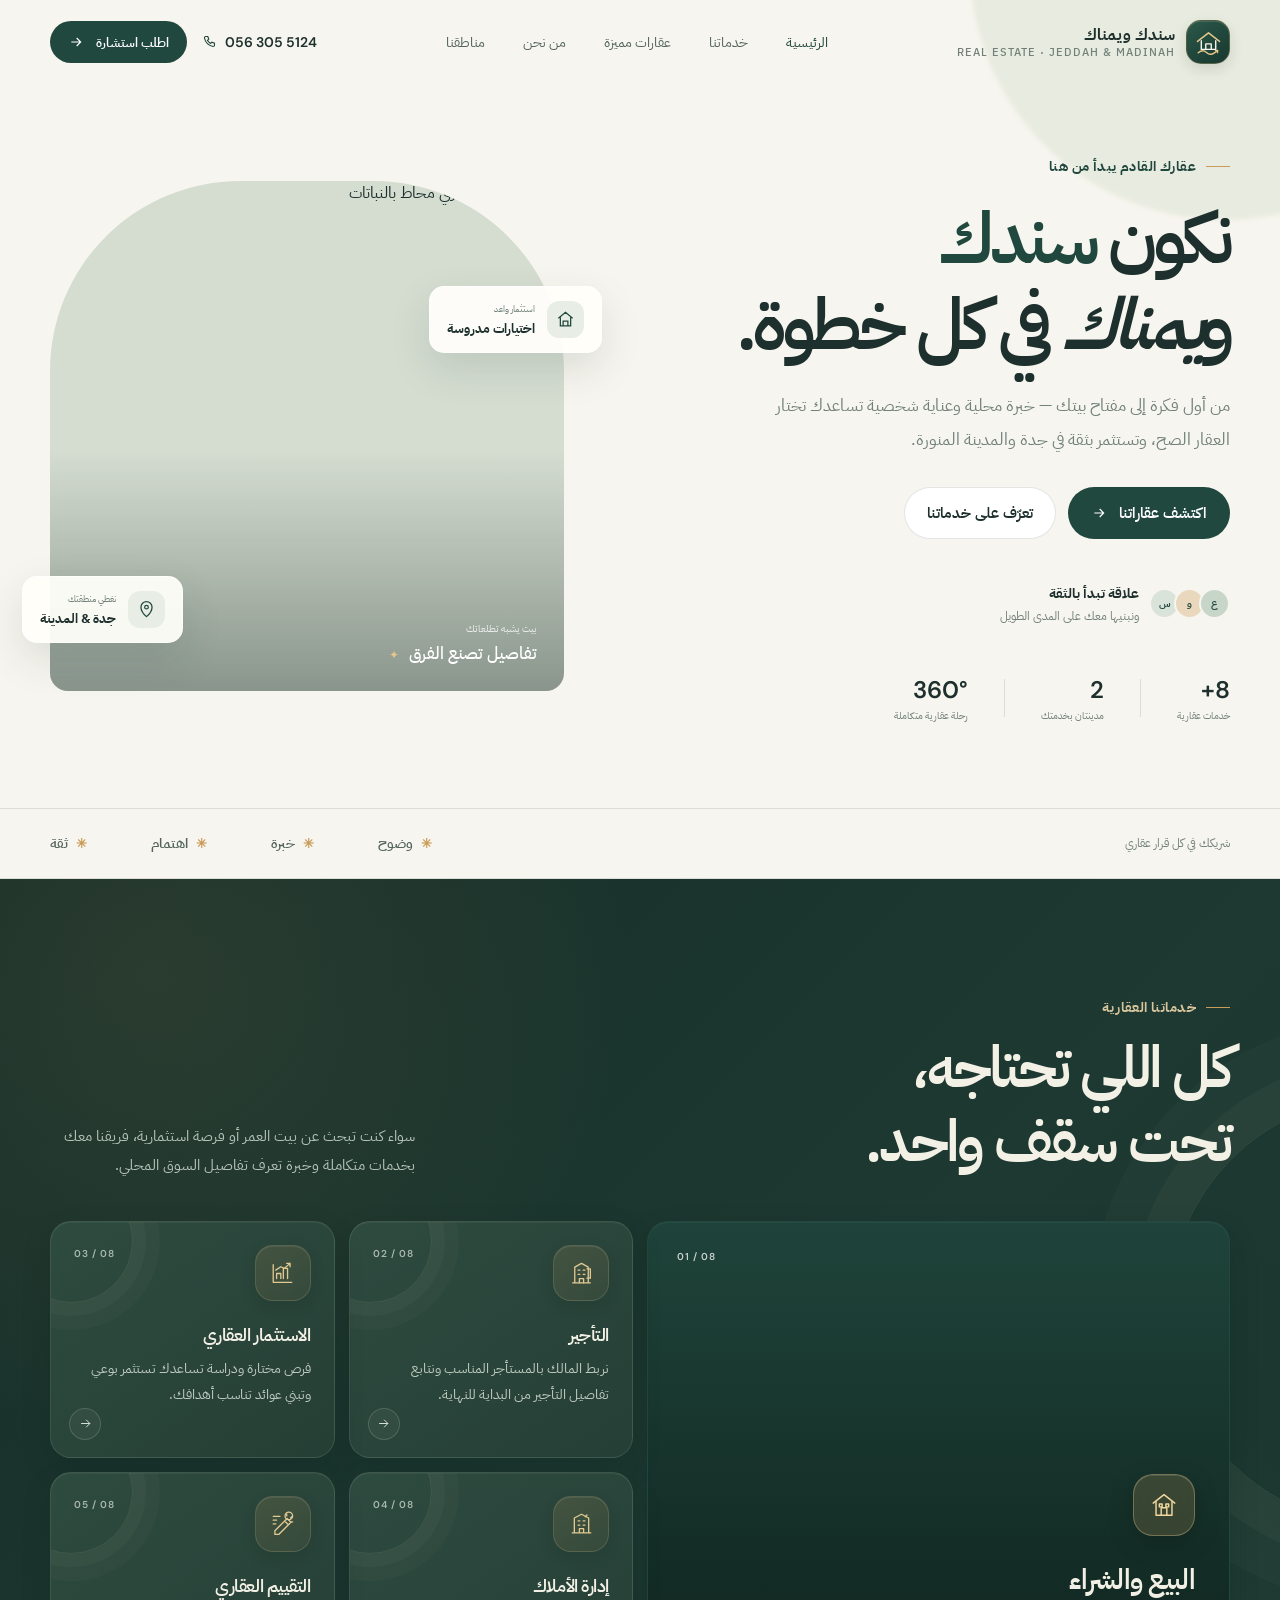
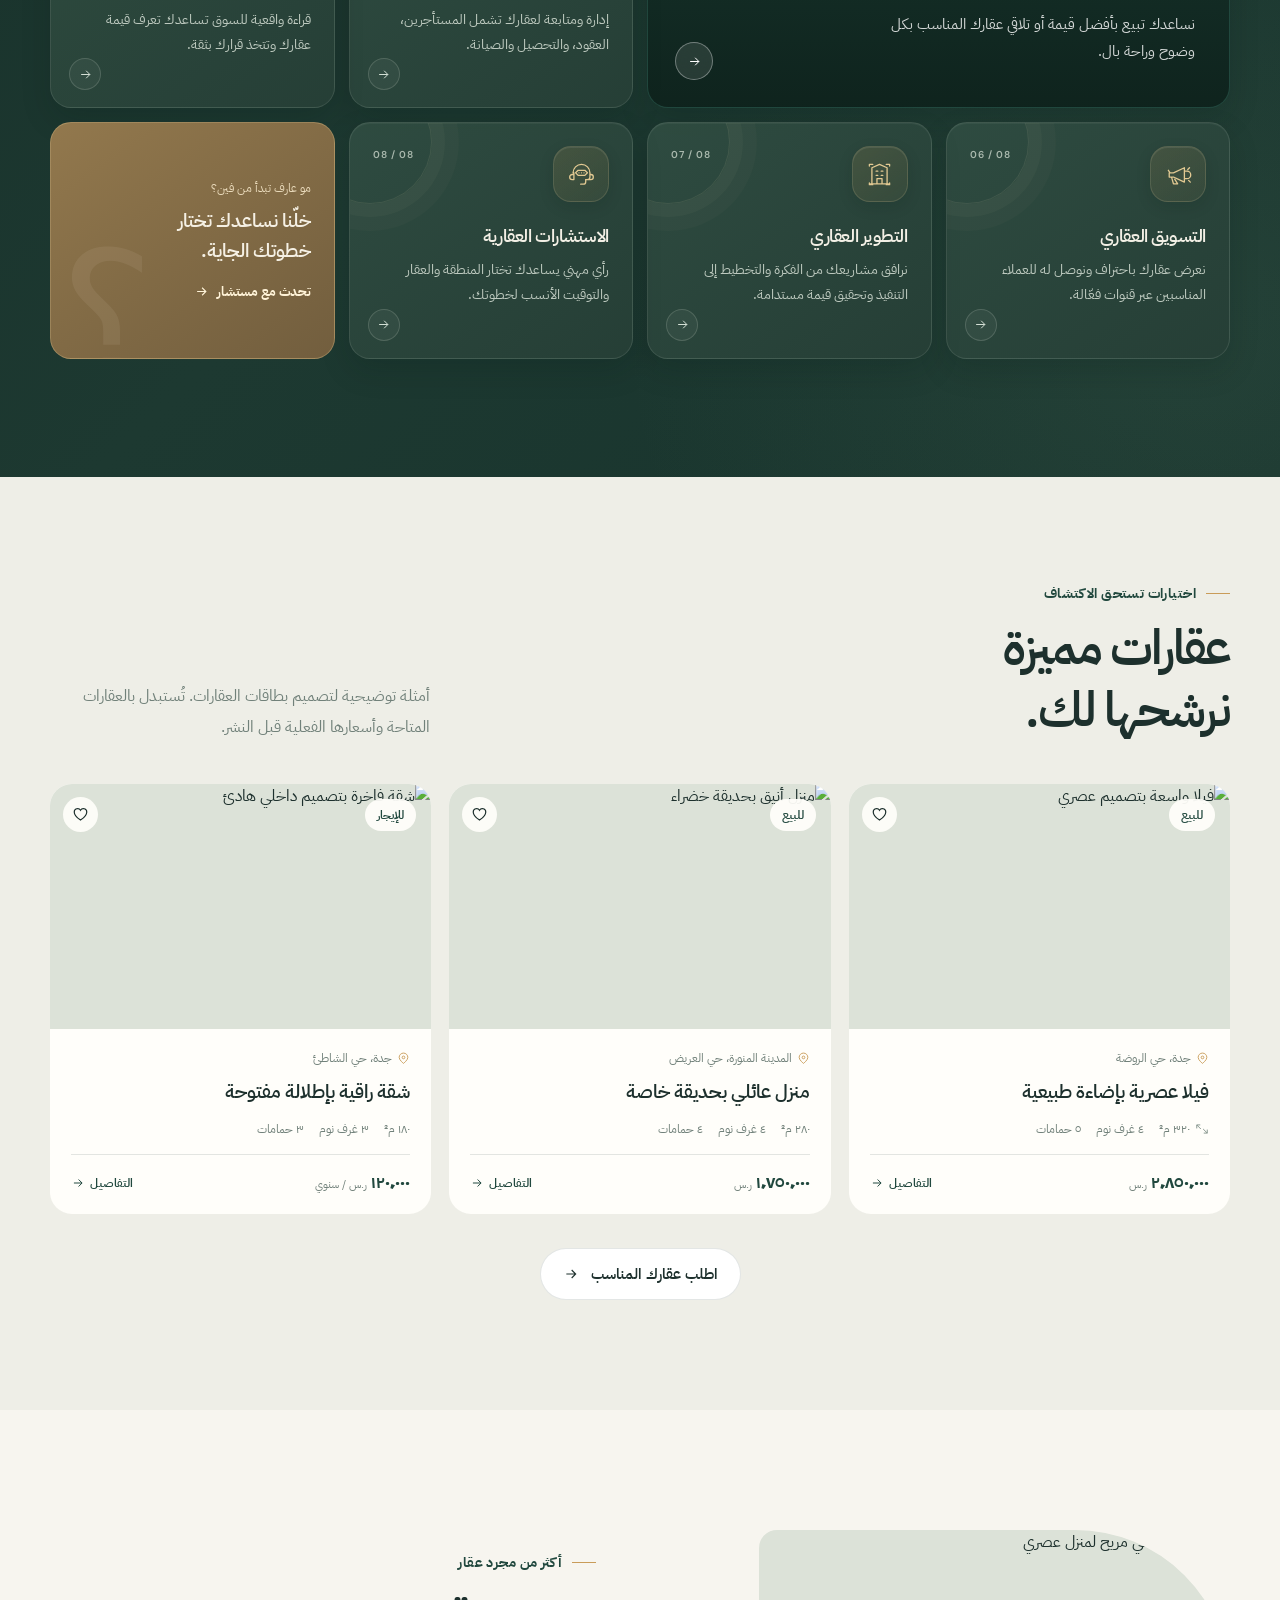
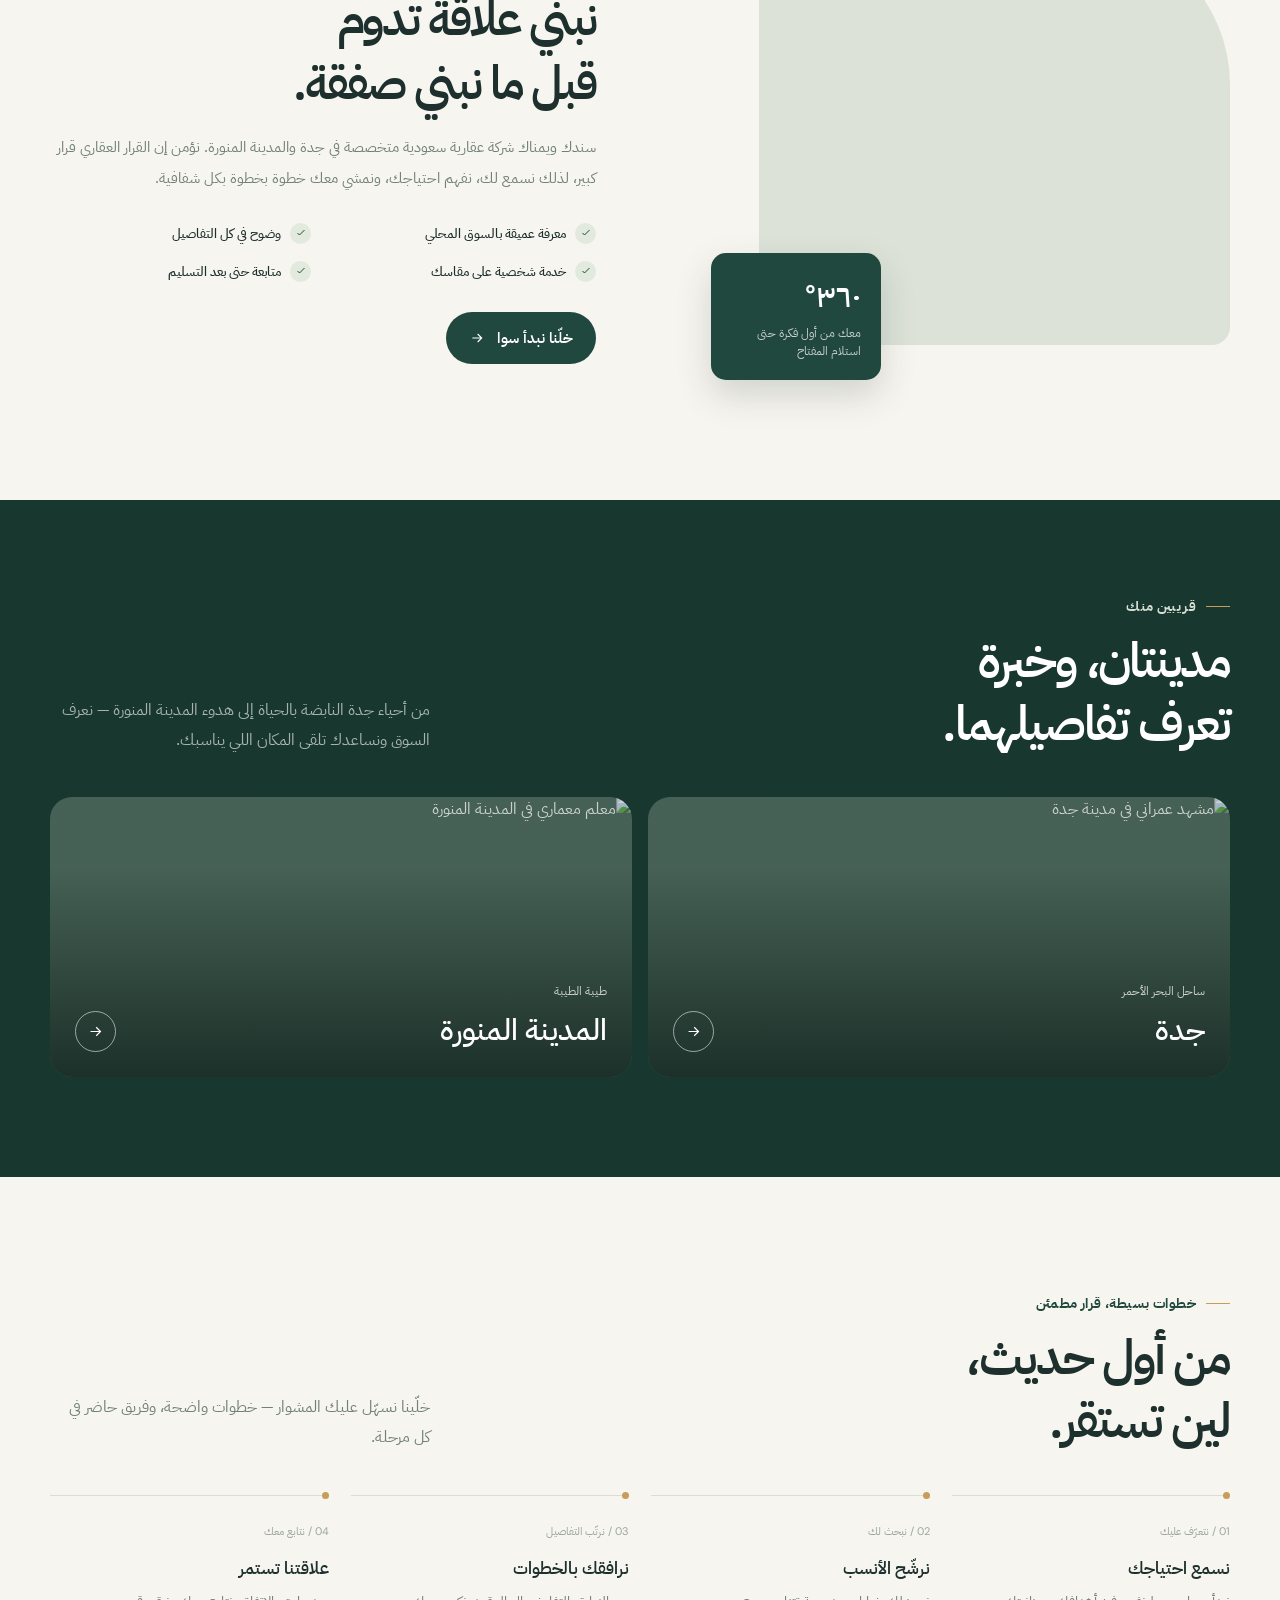
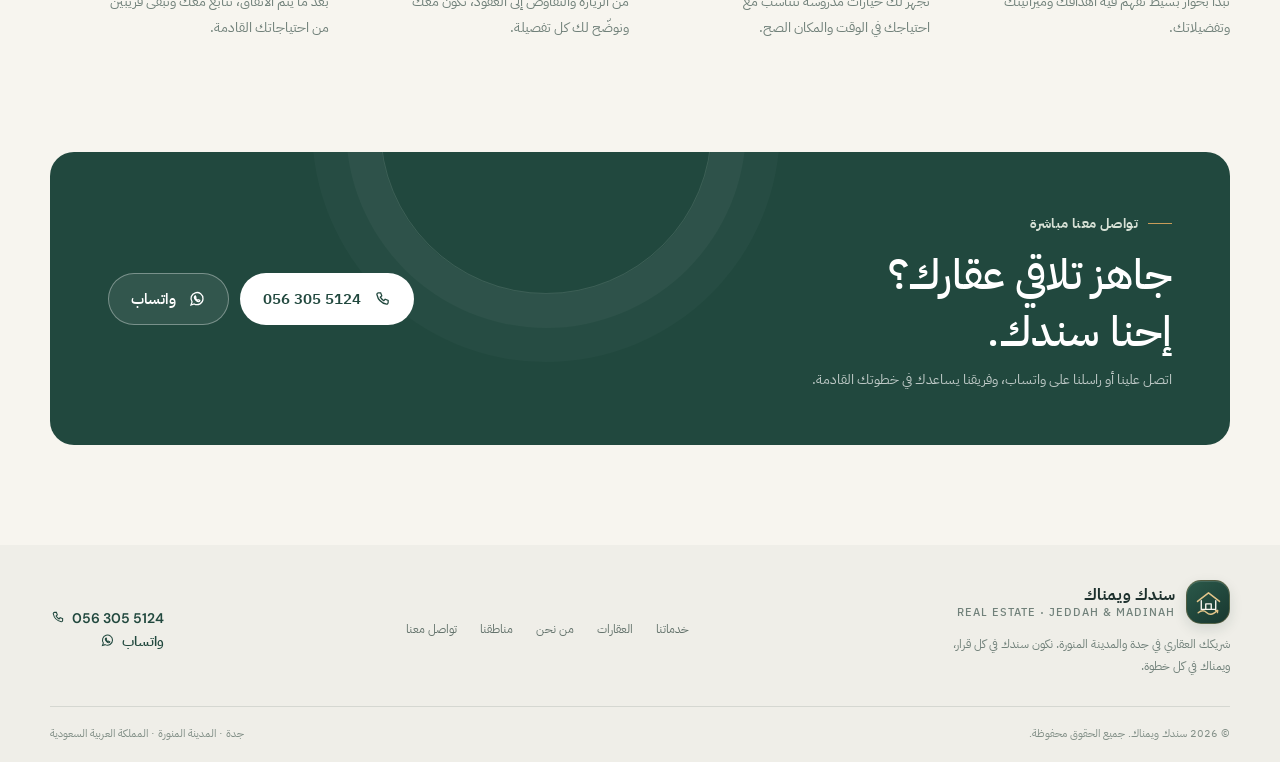
==== commit 54bbb0cf: "تم التحديث بواسطة الفريق المعتمد التقني" ====
--- a/index.html
+++ b/index.html
@@ -9,464 +9,7 @@
   <link rel="preconnect" href="https://fonts.googleapis.com">
   <link rel="preconnect" href="https://fonts.gstatic.com" crossorigin>
   <link href="https://fonts.googleapis.com/css2?family=DM+Sans:wght@400;500;600;700&family=IBM+Plex+Sans+Arabic:wght@400;500;600;700&display=swap" rel="stylesheet">
-  <style>
-    :root {
-      --ink: #1d302d;
-      --muted: #71817a;
-      --green: #21483e;
-      --green-dark: #18372f;
-      --sage: #dce5d8;
-      --cream: #f7f5ef;
-      --paper: #fffefa;
-      --gold: #c99c59;
-      --line: rgba(29, 48, 45, .12);
-      --serif: Georgia, "Times New Roman", serif;
-      --sans: "IBM Plex Sans Arabic", "DM Sans", sans-serif;
-      --radius: 22px;
-    }
-
-    * { box-sizing: border-box; }
-    html { scroll-behavior: smooth; scroll-padding-top: 90px; }
-    body {
-      margin: 0;
-      color: var(--ink);
-      background: var(--cream);
-      font-family: var(--sans);
-      -webkit-font-smoothing: antialiased;
-    }
-    body.menu-open { overflow: hidden; }
-    a { color: inherit; text-decoration: none; }
-    button, input, select, textarea { font: inherit; }
-    button, a { -webkit-tap-highlight-color: transparent; }
-    img { display: block; width: 100%; }
-    .container { width: min(1180px, calc(100% - 48px)); margin-inline: auto; }
-    .eyebrow {
-      display: inline-flex; align-items: center; gap: 10px;
-      color: var(--green); font-size: 12px; font-weight: 700;
-      letter-spacing: .03em;
-    }
-    .eyebrow::before { content: ""; width: 24px; height: 1px; background: var(--gold); }
-    .section-heading {
-      display: flex; justify-content: space-between; align-items: end;
-      gap: 24px; margin-bottom: 42px;
-    }
-    .section-heading h2 {
-      margin: 13px 0 0; font-size: clamp(30px, 4vw, 46px);
-      line-height: 1.28; letter-spacing: -.045em; font-weight: 600;
-    }
-    .section-heading p { max-width: 380px; margin: 0; color: var(--muted); line-height: 1.9; font-size: 14px; }
-    .button {
-      display: inline-flex; align-items: center; justify-content: center; gap: 12px;
-      min-height: 52px; padding: 0 22px; border: 1px solid transparent;
-      border-radius: 999px; font-size: 13px; font-weight: 600;
-      transition: transform .25s ease, background .25s ease, color .25s ease, border-color .25s ease;
-      cursor: pointer;
-    }
-    .button:hover { transform: translateY(-3px); }
-    .button-dark { color: white; background: var(--green); }
-    .button-dark:hover { background: var(--green-dark); }
-    .button-light { color: var(--ink); background: white; border-color: var(--line); }
-    .button-light:hover { border-color: var(--green); }
-    .button svg { width: 16px; height: 16px; }
-
-    /* Navigation */
-    .site-header {
-      position: fixed; z-index: 20; inset: 0 0 auto; height: 84px;
-      transition: background .3s ease, box-shadow .3s ease, height .3s ease;
-    }
-    .site-header.scrolled {
-      height: 72px; background: rgba(247, 245, 239, .93);
-      box-shadow: 0 1px 0 var(--line); backdrop-filter: blur(14px);
-    }
-    .nav-wrap { height: 100%; display: flex; align-items: center; justify-content: space-between; }
-    .brand { display: flex; align-items: center; gap: 11px; flex: 0 0 auto; }
-    .brand-mark {
-      display: grid; place-items: center; width: 44px; height: 44px; border: 1px solid rgba(201,156,89,.3);
-      border-radius: 15px; color: white; background: linear-gradient(145deg, #2b594a, #18372f);
-      box-shadow: 0 5px 13px rgba(24,55,47,.13), inset 0 1px 0 rgba(255,255,255,.13);
-    }
-    .brand-mark svg { width: 33px; height: 33px; overflow: visible; }
-    .brand-name { display: grid; gap: 1px; font-weight: 700; font-size: 14px; line-height: 1.25; }
-    .brand-name small { color: var(--muted); font-size: 9px; font-weight: 500; letter-spacing: .09em; }
-    .nav-links { display: flex; align-items: center; gap: clamp(18px, 3vw, 38px); margin: 0; padding: 0; list-style: none; }
-    .nav-links a { color: #53645d; font-size: 12px; transition: color .2s ease; }
-    .nav-links a:hover, .nav-links a.active { color: var(--green); }
-    .nav-actions { display: flex; align-items: center; gap: 14px; }
-    .nav-contact { display: inline-flex; align-items: center; gap: 8px; font: 600 12px/1 "DM Sans", var(--sans); direction: ltr; transition: color .2s ease; }
-    .nav-contact:hover { color: var(--green); }
-    .nav-contact svg { width: 16px; height: 16px; color: var(--green); }
-    .nav-actions .button { min-height: 42px; padding-inline: 17px; font-size: 11px; }
-    .menu-toggle {
-      display: none; align-items: center; justify-content: center; width: 42px; height: 42px;
-      color: var(--ink); background: transparent; border: 1px solid var(--line); border-radius: 50%; cursor: pointer;
-    }
-    .menu-toggle svg { width: 20px; height: 20px; }
-
-    /* Hero */
-    .hero { position: relative; overflow: hidden; padding: 150px 0 85px; }
-    .hero::before {
-      position: absolute; content: ""; width: 510px; height: 510px; border-radius: 50%;
-      background: #e8ebdf; top: -290px; inset-inline-start: -200px; filter: blur(2px);
-    }
-    .hero-grid { position: relative; display: grid; grid-template-columns: 1fr 1.02fr; align-items: center; gap: clamp(45px, 8vw, 110px); }
-    .hero-copy { max-width: 500px; }
-    .hero-copy h1 { margin: 19px 0 20px; font-size: clamp(43px, 6vw, 72px); line-height: 1.2; letter-spacing: -.06em; font-weight: 600; }
-    .hero-copy h1 span { color: var(--green); }
-    .hero-copy > p { max-width: 455px; margin: 0; color: var(--muted); font-size: 15px; line-height: 2; }
-    .hero-cta { display: flex; align-items: center; gap: 12px; margin-top: 30px; }
-    .hero-note { display: flex; align-items: center; gap: 11px; margin-top: 43px; }
-    .avatar-stack { display: flex; direction: ltr; padding-left: 5px; }
-    .avatar-stack span {
-      display: grid; place-items: center; width: 31px; height: 31px; margin-left: -6px;
-      border: 2px solid var(--cream); border-radius: 50%; color: var(--green); background: #d9e3da;
-      font-size: 10px; font-weight: 700;
-    }
-    .avatar-stack span:nth-child(2) { background: #e9d8bd; }
-    .avatar-stack span:nth-child(3) { background: #c8d6ca; }
-    .hero-note p { margin: 0; color: var(--muted); font-size: 10px; line-height: 1.7; }
-    .hero-note strong { color: var(--ink); font-size: 12px; }
-    .hero-visual { position: relative; min-height: 510px; }
-    .hero-image-wrap {
-      position: absolute; inset: 0 30px 0 0; overflow: hidden;
-      border-radius: 190px 190px 18px 18px; background: #d5ddd1;
-    }
-    .hero-image-wrap::after {
-      position: absolute; content: ""; inset: 0;
-      background: linear-gradient(180deg, transparent 53%, rgba(14, 33, 27, .38));
-    }
-    .hero-image-wrap img { height: 100%; object-fit: cover; object-position: center; animation: image-arrive 1.2s cubic-bezier(.2,.8,.2,1) both; }
-    .image-caption { position: absolute; z-index: 1; bottom: 25px; right: 27px; color: white; }
-    .image-caption small { display: block; margin-bottom: 5px; opacity: .8; font-size: 10px; }
-    .image-caption strong { font-size: 17px; font-weight: 500; }
-    .image-caption span { display: inline-block; margin-right: 10px; color: #e8c58a; font-size: 12px; }
-    .floating-card {
-      position: absolute; z-index: 2; display: flex; align-items: center; gap: 12px;
-      padding: 14px 17px; border: 1px solid rgba(255,255,255,.7); border-radius: 15px;
-      background: rgba(255,254,250,.94); box-shadow: 0 16px 42px rgba(27,48,42,.12);
-      animation: float 5s ease-in-out infinite;
-    }
-    .floating-card.one { top: 105px; right: -8px; }
-    .floating-card.two { bottom: 48px; left: -28px; animation-delay: -2.2s; }
-    .float-icon { display: grid; place-items: center; width: 37px; height: 37px; border-radius: 12px; color: var(--green); background: #e8eee6; }
-    .float-icon svg { width: 19px; height: 19px; }
-    .floating-card small { display: block; color: var(--muted); font-size: 9px; }
-    .floating-card strong { display: block; margin-top: 3px; font-size: 13px; }
-    .hero-stats { display: flex; align-items: center; gap: 36px; margin-top: 48px; }
-    .hero-stat { display: grid; gap: 3px; }
-    .hero-stat strong { font-family: "DM Sans", var(--sans); font-size: 24px; font-weight: 600; }
-    .hero-stat span { color: var(--muted); font-size: 10px; }
-    .hero-stat-divider { width: 1px; height: 38px; background: var(--line); }
-
-    /* Intro strip */
-    .trust-strip { padding: 24px 0; border-top: 1px solid var(--line); border-bottom: 1px solid var(--line); }
-    .trust-inner { display: flex; justify-content: space-between; align-items: center; gap: 22px; }
-    .trust-inner > span { color: var(--muted); font-size: 10px; }
-    .trust-list { display: flex; align-items: center; gap: clamp(20px, 5vw, 65px); }
-    .trust-list span { color: #53645d; font-size: 12px; font-weight: 600; }
-    .trust-list span::before { content: "✳"; margin-left: 8px; color: var(--gold); font-size: 13px; }
-
-    /* Services */
-    .services {
-      position: relative; overflow: hidden; padding: 112px 0 118px;
-      background:
-        radial-gradient(ellipse at 12% 8%, rgba(201,156,89,.1), transparent 30%),
-        radial-gradient(ellipse at 94% 88%, rgba(94,128,105,.17), transparent 34%),
-        linear-gradient(135deg, #172f29 0%, #1d3931 52%, #18342d 100%);
-    }
-    .services::before {
-      position: absolute; content: ""; width: 430px; height: 430px; top: 18%;
-      inset-inline-start: -320px; border: 1px solid rgba(225,213,183,.12);
-      border-radius: 50%; box-shadow: 0 0 0 38px rgba(225,213,183,.035), 0 0 0 78px rgba(225,213,183,.025);
-      pointer-events: none;
-    }
-    .services .container { position: relative; }
-    .services .section-heading { align-items: end; margin-bottom: 42px; }
-    .services .section-heading h2 { color: #f3f0e6; font-size: clamp(38px, 4.7vw, 58px); }
-    .services .section-heading p { max-width: 365px; color: #b6c3b9; font-size: 13px; }
-    .services .eyebrow { color: #d7c49c; }
-    .services .eyebrow::before { background: #c99c59; }
-    .services-grid {
-      display: grid; grid-template-columns: repeat(4, minmax(0, 1fr));
-      grid-auto-rows: minmax(204px, auto); gap: 14px; direction: rtl;
-    }
-    .service-card {
-      position: relative; display: flex; min-height: 204px; flex-direction: column;
-      align-items: flex-start; padding: 23px 23px 50px; overflow: hidden;
-      border: 1px solid rgba(222,231,218,.12); border-radius: 21px;
-      background: linear-gradient(145deg, rgba(47,76,65,.96), rgba(38,63,54,.96));
-      box-shadow: 0 12px 30px rgba(8,24,19,.16), inset 0 1px 0 rgba(255,255,255,.045);
-      transition: transform .38s cubic-bezier(.2,.8,.2,1), box-shadow .38s ease, border-color .38s ease;
-    }
-    .service-card::before {
-      position: absolute; content: ""; top: -43px; left: -42px; width: 122px; height: 122px;
-      border: 1px solid rgba(224,211,179,.11); border-radius: 50%;
-      box-shadow: 0 0 0 13px rgba(224,211,179,.035), 0 0 0 27px rgba(224,211,179,.025);
-      transition: transform .5s ease, opacity .3s ease; pointer-events: none;
-    }
-    .service-card:hover { transform: translateY(-6px); border-color: rgba(217,187,129,.42); background: linear-gradient(145deg, #355848, #2b4a3e); box-shadow: 0 22px 42px rgba(8,24,19,.28), inset 0 1px 0 rgba(255,255,255,.08); }
-    .service-card:hover::before { transform: scale(1.13); }
-    .service-index {
-      position: absolute; top: 27px; left: 23px; color: #aab9ae;
-      direction: ltr; unicode-bidi: isolate;
-      font: 600 10px/1 "DM Sans", var(--sans); letter-spacing: .1em;
-    }
-    .service-icon {
-      position: relative; display: grid; place-items: center; width: 56px; height: 56px; margin-bottom: 20px;
-      border: 1px solid rgba(220,204,163,.16); border-radius: 18px;
-      color: #e2c992; background: linear-gradient(145deg, rgba(201,156,89,.16), rgba(201,156,89,.075));
-      box-shadow: 0 5px 15px rgba(8,24,19,.12), inset 0 1px 0 rgba(255,255,255,.08);
-      transition: transform .35s cubic-bezier(.2,.8,.2,1), background .3s ease, color .3s ease, box-shadow .3s ease;
-    }
-    .service-card:hover .service-icon { transform: translateY(-3px) rotate(-3deg); color: white; background: linear-gradient(145deg, #315c4d, #21483e); box-shadow: 0 9px 18px rgba(33,72,62,.2); }
-    .service-icon svg { width: 27px; height: 27px; stroke-linecap: round; stroke-linejoin: round; }
-    .service-card h3 { margin: 0 0 8px; color: #f2efe5; font-size: 16px; font-weight: 600; letter-spacing: -.025em; }
-    .service-card p { max-width: 285px; margin: 0; color: #bdc9bf; font-size: 11px; line-height: 1.95; }
-    .service-arrow {
-      position: absolute; bottom: 17px; left: 18px; display: grid; place-items: center;
-      width: 32px; height: 32px; border: 1px solid rgba(227,234,225,.17);
-      border-radius: 50%; color: #d4dfd5; background: rgba(255,255,255,.045);
-      transition: transform .25s ease, color .25s ease, background .25s ease, border-color .25s ease;
-    }
-    .service-arrow svg { width: 15px; height: 15px; }
-    .service-card:hover .service-arrow { transform: translateX(-3px); border-color: #c99c59; color: #1d3931; background: #d9bd87; }
-    .service-card:focus-within { outline: 2px solid rgba(217,189,135,.72); outline-offset: 3px; }
-    .service-featured {
-      grid-column: span 2; grid-row: span 2; min-height: 422px; justify-content: flex-end;
-      padding: 35px 34px 42px; border-color: transparent; color: white;
-      background: var(--green); isolation: isolate;
-    }
-    .service-featured::before, .service-featured::after { position: absolute; content: ""; inset: 0; z-index: -1; }
-    .service-featured::before {
-      inset: 0; inset-inline-start: 20%; inset-inline-end: 0; width: auto; height: auto;
-      border: 0; border-radius: 0; box-shadow: none; opacity: .58;
-      background-image: url("https://images.unsplash.com/photo-1600210492486-724fe5c67fb0?auto=format&fit=crop&w=1200&q=85");
-      background-size: cover; background-position: center 56%;
-      mask-image: linear-gradient(to left, transparent, #000 22%, #000);
-    }
-    .service-featured::after { background: linear-gradient(0deg, rgba(14,34,28,.96) 0%, rgba(14,34,28,.58) 46%, rgba(14,34,28,.12) 100%); }
-    .service-featured:hover { border-color: transparent; box-shadow: 0 25px 55px rgba(24,55,47,.25); }
-    .service-featured .service-index { top: 30px; left: 29px; color: rgba(255,255,255,.76); }
-    .service-featured .service-icon { width: 62px; height: 62px; margin-bottom: 23px; border-color: rgba(226,201,146,.35); border-radius: 20px; color: #f1d69e; background: rgba(201,156,89,.2); box-shadow: 0 8px 26px rgba(0,0,0,.18), inset 0 1px 0 rgba(255,255,255,.12); backdrop-filter: blur(8px); }
-    .service-featured .service-icon svg { width: 30px; height: 30px; }
-    .service-featured:hover .service-icon { color: #1d3931; background: #e7d4a9; }
-    .service-featured h3 { margin-bottom: 10px; font-size: 25px; }
-    .service-featured p { max-width: 340px; color: rgba(255,255,255,.82); font-size: 12px; }
-    .service-featured .service-arrow { bottom: 27px; left: 27px; width: 38px; height: 38px; border-color: rgba(255,255,255,.35); color: white; background: rgba(255,255,255,.1); backdrop-filter: blur(8px); }
-    .service-featured:hover .service-arrow { border-color: white; color: var(--green); background: white; }
-    .services-cta {
-      position: relative; display: flex; min-height: 204px; flex-direction: column;
-      align-items: flex-start; justify-content: center; padding: 23px;
-      overflow: hidden; border: 1px solid rgba(217,189,135,.38); border-radius: 21px;
-      color: #f5f0e4; background: linear-gradient(145deg, #92784d, #725e3e); transition: transform .35s ease, box-shadow .35s ease;
-    }
-    .services-cta::after {
-      position: absolute; content: "؟"; left: 8px; bottom: -52px;
-      color: rgba(255,245,222,.075); font-family: var(--serif); font-size: 180px; line-height: 1;
-      pointer-events: none;
-    }
-    .services-cta:hover { transform: translateY(-5px); box-shadow: 0 18px 38px rgba(8,24,19,.25); }
-    .services-cta small { color: #eadbbc; font-size: 10px; }
-    .services-cta strong { max-width: 185px; margin-top: 9px; font-size: 17px; line-height: 1.55; font-weight: 600; }
-    .services-cta a { position: relative; z-index: 1; display: inline-flex; align-items: center; gap: 8px; margin-top: 17px; color: #fff3d8; font-size: 11px; font-weight: 700; }
-    .services-cta a svg { width: 15px; height: 15px; transition: transform .25s ease; }
-    .services-cta:hover a svg { transform: translateX(-4px); }
-
-    /* Listings */
-    .properties { padding: 100px 0 110px; background: #eeeee7; }
-    .property-grid { display: grid; grid-template-columns: repeat(3, 1fr); gap: 18px; }
-    .property-card { overflow: hidden; border-radius: var(--radius); background: var(--paper); transition: transform .35s ease, box-shadow .35s ease; }
-    .property-card:hover { transform: translateY(-6px); box-shadow: 0 20px 50px rgba(29,48,45,.1); }
-    .property-image { position: relative; height: 245px; overflow: hidden; background: #dce2d8; }
-    .property-image img { height: 100%; object-fit: cover; transition: transform .7s cubic-bezier(.2,.8,.2,1); }
-    .property-card:hover .property-image img { transform: scale(1.055); }
-    .property-tag { position: absolute; top: 15px; right: 15px; padding: 7px 12px; border-radius: 99px; color: var(--green); background: rgba(255,254,250,.94); font-size: 10px; font-weight: 600; }
-    .property-favorite { position: absolute; top: 13px; left: 13px; display: grid; place-items: center; width: 35px; height: 35px; border: 0; border-radius: 50%; color: var(--ink); background: rgba(255,254,250,.92); cursor: pointer; transition: color .2s ease, transform .2s ease; }
-    .property-favorite:hover { color: #bd6258; transform: scale(1.08); }
-    .property-favorite.saved { color: #bd6258; }
-    .property-favorite svg { width: 17px; height: 17px; }
-    .property-body { padding: 20px 21px 19px; }
-    .property-location { display: flex; align-items: center; gap: 5px; color: var(--muted); font-size: 10px; }
-    .property-location svg { width: 13px; height: 13px; color: var(--gold); }
-    .property-body h3 { margin: 10px 0 14px; font-size: 17px; font-weight: 600; }
-    .property-specs { display: flex; gap: 15px; padding-bottom: 16px; border-bottom: 1px solid var(--line); }
-    .property-specs span { display: flex; align-items: center; gap: 5px; color: var(--muted); font-size: 10px; }
-    .property-specs svg { width: 14px; height: 14px; color: #83938a; }
-    .property-bottom { display: flex; align-items: center; justify-content: space-between; padding-top: 15px; }
-    .property-price { color: var(--green); font-size: 15px; font-weight: 700; }
-    .property-price small { color: var(--muted); font-size: 9px; font-weight: 400; }
-    .property-link { display: inline-flex; align-items: center; gap: 5px; color: var(--green); font-size: 10px; font-weight: 600; }
-    .property-link svg { width: 14px; height: 14px; }
-    .properties-footer { display: flex; justify-content: center; margin-top: 34px; }
-
-    /* About */
-    .about { padding: 120px 0; }
-    .about-grid { display: grid; grid-template-columns: .95fr 1fr; align-items: center; gap: clamp(45px, 9vw, 120px); }
-    .about-visual { position: relative; min-height: 450px; }
-    .about-image { position: absolute; inset: 0 0 35px 48px; overflow: hidden; border-radius: 18px 155px 18px 18px; background: #dce2d8; }
-    .about-image img { height: 100%; object-fit: cover; }
-    .about-badge { position: absolute; bottom: 0; left: 0; width: 170px; padding: 20px; border-radius: 15px; color: white; background: var(--green); box-shadow: 0 15px 35px rgba(29,48,45,.17); }
-    .about-badge strong { display: block; font-family: "DM Sans", var(--sans); font-size: 31px; font-weight: 500; }
-    .about-badge span { display: block; margin-top: 4px; color: rgba(255,255,255,.73); font-size: 10px; }
-    .about-copy h2 { margin: 15px 0 17px; font-size: clamp(33px, 4vw, 47px); line-height: 1.35; letter-spacing: -.045em; font-weight: 600; }
-    .about-copy > p { margin: 0; color: var(--muted); font-size: 13px; line-height: 2.1; }
-    .about-points { display: grid; grid-template-columns: 1fr 1fr; gap: 17px 24px; margin: 28px 0 30px; }
-    .about-point { display: flex; align-items: center; gap: 9px; font-size: 11px; font-weight: 500; }
-    .check-icon { display: grid; place-items: center; width: 21px; height: 21px; border-radius: 50%; color: var(--green); background: #e2eade; }
-    .check-icon svg { width: 12px; height: 12px; }
-
-    /* Locations */
-    .locations { padding: 90px 0 100px; color: white; background: var(--green-dark); }
-    .locations .eyebrow { color: #d5e0d4; }
-    .locations .section-heading h2 { color: white; }
-    .locations .section-heading p { color: rgba(255,255,255,.62); }
-    .location-grid { display: grid; grid-template-columns: 1fr 1fr; gap: 16px; }
-    .location-card { position: relative; display: flex; align-items: end; min-height: 280px; overflow: hidden; border-radius: var(--radius); background: #496458; }
-    .location-card::after { position: absolute; content: ""; inset: 0; background: linear-gradient(0deg, rgba(13,31,25,.75), rgba(13,31,25,.05) 75%); }
-    .location-card img { position: absolute; inset: 0; height: 100%; object-fit: cover; opacity: .77; transition: transform .7s ease; }
-    .location-card:hover img { transform: scale(1.04); }
-    .location-info { position: relative; z-index: 1; display: flex; align-items: end; justify-content: space-between; width: 100%; padding: 25px; }
-    .location-info small { color: rgba(255,255,255,.75); font-size: 10px; }
-    .location-info h3 { margin: 5px 0 0; font-size: 27px; font-weight: 500; }
-    .location-info a { display: grid; place-items: center; width: 41px; height: 41px; border: 1px solid rgba(255,255,255,.55); border-radius: 50%; transition: background .25s ease, color .25s ease; }
-    .location-info a:hover { color: var(--green); background: white; }
-    .location-info svg { width: 17px; height: 17px; }
-
-    /* Process and contact */
-    .process { padding: 110px 0; }
-    .process-grid { display: grid; grid-template-columns: repeat(4,1fr); gap: 22px; }
-    .process-step { position: relative; padding-top: 22px; border-top: 1px solid var(--line); }
-    .process-step::before { position: absolute; top: -4px; right: 0; content: ""; width: 7px; height: 7px; border-radius: 50%; background: var(--gold); }
-    .process-step small { color: #9aa79e; font-family: "DM Sans", var(--sans); font-size: 11px; }
-    .process-step h3 { margin: 14px 0 8px; font-size: 15px; font-weight: 600; }
-    .process-step p { max-width: 235px; margin: 0; color: var(--muted); font-size: 11px; line-height: 1.9; }
-    .contact { padding: 0 0 100px; }
-    .contact-box { position: relative; display: flex; align-items: center; justify-content: space-between; gap: 30px; overflow: hidden; padding: 55px 58px; border-radius: 24px; color: white; background: var(--green); }
-    .contact-box::after { position: absolute; content: ""; width: 330px; height: 330px; border: 1px solid rgba(255,255,255,.12); border-radius: 50%; top: -190px; left: 28%; box-shadow: 0 0 0 34px rgba(255,255,255,.035), 0 0 0 68px rgba(255,255,255,.025); }
-    .contact-box .eyebrow { position: relative; z-index: 1; color: #d7e1d6; }
-    .contact-box h2 { position: relative; z-index: 1; margin: 13px 0 9px; font-size: clamp(29px, 4vw, 42px); line-height: 1.35; font-weight: 500; }
-    .contact-box p { position: relative; z-index: 1; margin: 0; color: rgba(255,255,255,.7); font-size: 12px; }
-    .contact-box .button { position: relative; z-index: 1; flex: 0 0 auto; color: var(--green); background: white; }
-    .contact-box .button:hover { background: #f0eee6; }
-    .contact-actions { position: relative; z-index: 1; display: flex; flex-wrap: wrap; align-items: center; gap: 11px; }
-    .contact-actions .button { min-height: 52px; }
-    .contact-actions .button svg { width: 18px; height: 18px; }
-    .contact-actions .button-whatsapp { border-color: rgba(255,255,255,.35); color: white; background: rgba(255,255,255,.08); }
-    .contact-actions .button-whatsapp:hover { border-color: rgba(255,255,255,.65); background: rgba(255,255,255,.15); }
-
-    /* Footer */
-    .site-footer { padding: 35px 0 20px; background: #efeee8; }
-    .footer-top { display: flex; justify-content: space-between; align-items: center; gap: 24px; padding-bottom: 28px; }
-    .footer-description { max-width: 300px; margin: 10px 0 0; color: var(--muted); font-size: 10px; line-height: 1.8; }
-    .footer-nav { display: flex; flex-wrap: wrap; gap: 23px; }
-    .footer-nav a { color: #64736c; font-size: 10px; transition: color .2s ease; }
-    .footer-nav a:hover { color: var(--green); }
-    .footer-contact { display: grid; justify-items: start; gap: 8px; }
-    .footer-contact a { display: inline-flex; align-items: center; gap: 7px; color: var(--green); font: 600 12px/1 "DM Sans", var(--sans); direction: ltr; }
-    .footer-contact a svg { width: 15px; height: 15px; }
-    .footer-bottom { display: flex; justify-content: space-between; gap: 15px; padding-top: 18px; border-top: 1px solid var(--line); color: #839088; font-size: 9px; }
-
-    /* Motion and accessibility */
-    .reveal { opacity: 0; transform: translateY(24px); transition: opacity .7s ease, transform .7s cubic-bezier(.2,.8,.2,1); }
-    .reveal.is-visible { opacity: 1; transform: translateY(0); }
-    .reveal-delay-1 { transition-delay: .08s; }
-    .reveal-delay-2 { transition-delay: .16s; }
-    .reveal-delay-3 { transition-delay: .24s; }
-    @keyframes float { 0%, 100% { transform: translateY(0); } 50% { transform: translateY(-10px); } }
-    @keyframes image-arrive { from { opacity: .5; transform: scale(1.06); } to { opacity: 1; transform: scale(1); } }
-    @media (prefers-reduced-motion: reduce) {
-      *, *::before, *::after { scroll-behavior: auto !important; animation-duration: .01ms !important; animation-iteration-count: 1 !important; transition-duration: .01ms !important; }
-      .reveal { opacity: 1; transform: none; }
-    }
-
-    @media (max-width: 980px) {
-      .nav-links { gap: 17px; }
-      .nav-links a { font-size: 11px; }
-      .nav-contact { display: none; }
-      .hero-grid { gap: 35px; }
-      .hero-visual { min-height: 440px; }
-      .services-grid { grid-template-columns: repeat(2, minmax(0, 1fr)); }
-      .service-featured { grid-column: span 2; grid-row: auto; min-height: 245px; }
-      .service-card, .services-cta { min-height: 215px; }
-      .property-image { height: 205px; }
-    }
-    @media (max-width: 720px) {
-      .container { width: min(100% - 36px, 540px); }
-      .site-header { height: 70px; }
-      .site-header.scrolled { height: 64px; }
-      .menu-toggle { display: flex; }
-      .nav-actions > .button { display: none; }
-      .nav-links {
-        position: fixed; inset: 70px 0 auto; display: flex; flex-direction: column; align-items: stretch;
-        gap: 0; max-height: 0; overflow: hidden; padding: 0 24px; background: var(--cream);
-        box-shadow: 0 12px 20px rgba(29,48,45,.08); transition: max-height .35s ease, padding .35s ease;
-      }
-      .site-header.menu-open .nav-links { max-height: 360px; padding-block: 10px 22px; }
-      .nav-links li { border-bottom: 1px solid var(--line); }
-      .nav-links li:last-child { border-bottom: 0; }
-      .nav-links a { display: block; padding: 13px 0; font-size: 13px; }
-      .hero { padding: 110px 0 60px; }
-      .hero-grid { grid-template-columns: 1fr; gap: 38px; }
-      .hero-copy { max-width: 100%; }
-      .hero-copy h1 { max-width: 500px; font-size: clamp(43px, 12vw, 60px); }
-      .hero-copy > p { font-size: 13px; }
-      .hero-visual { min-height: min(112vw, 470px); }
-      .hero-image-wrap { inset-inline-start: 20px; border-radius: 155px 155px 16px 16px; }
-      .floating-card.one { right: 0; }
-      .floating-card.two { left: -5px; }
-      .hero-stats { margin-top: 32px; gap: 24px; }
-      .hero-stat strong { font-size: 21px; }
-      .trust-inner { align-items: start; flex-direction: column; }
-      .trust-list { width: 100%; justify-content: space-between; gap: 10px; }
-      .trust-list span { font-size: 10px; }
-      .services, .about, .process { padding: 75px 0; }
-      .section-heading { align-items: start; flex-direction: column; gap: 14px; margin-bottom: 28px; }
-      .section-heading h2 { font-size: 34px; }
-      .section-heading p { font-size: 12px; }
-      .services .section-heading { margin-bottom: 25px; }
-      .services .section-heading h2 { font-size: 35px; }
-      .services-grid { grid-template-columns: 1fr; gap: 11px; }
-      .service-card, .services-cta { min-height: 190px; padding: 19px 18px 46px; }
-      .service-featured { grid-column: auto; grid-row: auto; min-height: 255px; padding: 22px 21px 45px; }
-      .service-featured::before { inset-inline-start: 14%; }
-      .service-featured::after { background: linear-gradient(0deg, rgba(15,38,31,.96), rgba(15,38,31,.6) 58%, rgba(15,38,31,.25)); }
-      .service-index { top: 23px; left: 19px; }
-      .service-featured .service-index { top: 23px; left: 20px; }
-      .service-icon { width: 51px; height: 51px; margin-bottom: 17px; }
-      .service-icon svg { width: 25px; height: 25px; }
-      .service-card h3 { font-size: 15px; }
-      .service-card p { font-size: 11px; }
-      .service-featured .service-icon { width: 55px; height: 55px; }
-      .service-featured p { max-width: 250px; }
-      .services-cta strong { max-width: 240px; }
-      .properties { padding: 75px 0; }
-      .property-grid { grid-template-columns: 1fr; gap: 15px; }
-      .property-image { height: 235px; }
-      .about-grid { grid-template-columns: 1fr; gap: 40px; }
-      .about-visual { min-height: 360px; }
-      .about-image { inset-inline-start: 35px; border-radius: 18px 130px 18px 18px; }
-      .about-badge { width: 145px; padding: 16px; }
-      .about-badge strong { font-size: 27px; }
-      .about-copy h2 { font-size: 35px; }
-      .locations { padding: 75px 0; }
-      .location-grid { grid-template-columns: 1fr; }
-      .location-card { min-height: 220px; }
-      .process-grid { grid-template-columns: 1fr 1fr; gap: 28px 16px; }
-      .contact { padding-bottom: 70px; }
-      .contact-box { align-items: start; flex-direction: column; padding: 35px 25px; }
-      .contact-box h2 { font-size: 31px; }
-      .footer-top { align-items: start; flex-direction: column; }
-      .footer-nav { gap: 15px; }
-      .footer-bottom { flex-direction: column; }
-    }
-    @media (max-width: 380px) {
-      .container { width: calc(100% - 28px); }
-      .hero-cta { align-items: stretch; flex-direction: column; }
-      .hero-cta .button { width: 100%; }
-      .services-grid { grid-template-columns: 1fr; }
-      .service-card, .services-cta { min-height: 185px; }
-      .about-points { grid-template-columns: 1fr; }
-    }
-  </style>
+  <link rel="stylesheet" href="style.css">
 </head>
 <body>
   <header class="site-header" id="site-header">
@@ -746,59 +289,6 @@
     </div>
   </footer>
 
-  <script>
-    const header = document.querySelector("#site-header");
-    const menuToggle = document.querySelector("#menu-toggle");
-    const navLinks = document.querySelectorAll(".nav-links a");
-
-    const updateHeader = () => header.classList.toggle("scrolled", window.scrollY > 24);
-    window.addEventListener("scroll", updateHeader, { passive: true });
-    updateHeader();
-
-    const closeMenu = () => {
-      header.classList.remove("menu-open");
-      document.body.classList.remove("menu-open");
-      menuToggle.setAttribute("aria-expanded", "false");
-      menuToggle.setAttribute("aria-label", "فتح القائمة");
-    };
-    menuToggle.addEventListener("click", () => {
-      const isOpen = header.classList.toggle("menu-open");
-      document.body.classList.toggle("menu-open", isOpen);
-      menuToggle.setAttribute("aria-expanded", String(isOpen));
-      menuToggle.setAttribute("aria-label", isOpen ? "إغلاق القائمة" : "فتح القائمة");
-    });
-    navLinks.forEach(link => link.addEventListener("click", closeMenu));
-    document.addEventListener("keydown", event => {
-      if (event.key === "Escape") closeMenu();
-    });
-
-    const revealObserver = new IntersectionObserver(entries => {
-      entries.forEach(entry => {
-        if (entry.isIntersecting) {
-          entry.target.classList.add("is-visible");
-          revealObserver.unobserve(entry.target);
-        }
-      });
-    }, { threshold: 0.12 });
-    document.querySelectorAll(".reveal").forEach(element => revealObserver.observe(element));
-
-    const sections = document.querySelectorAll("main section[id]");
-    const sectionObserver = new IntersectionObserver(entries => {
-      entries.forEach(entry => {
-        if (!entry.isIntersecting) return;
-        navLinks.forEach(link => link.classList.toggle("active", link.getAttribute("href") === `#${entry.target.id}`));
-      });
-    }, { rootMargin: "-35% 0px -55% 0px" });
-    sections.forEach(section => sectionObserver.observe(section));
-
-    document.querySelectorAll(".property-favorite").forEach(button => {
-      button.addEventListener("click", () => {
-        const saved = button.classList.toggle("saved");
-        button.setAttribute("aria-pressed", String(saved));
-        button.setAttribute("aria-label", `${saved ? "إزالة" : "أضف"} ${button.dataset.property} ${saved ? "من" : "إلى"} المفضلة`);
-      });
-    });
-    document.querySelector("#current-year").textContent = new Date().getFullYear();
-  </script>
+  <script src="script.js" defer></script>
 </body>
 </html>
--- a/style.css
+++ b/style.css
@@ -0,0 +1,457 @@
+/* برمجة: إسماعيل علي */
+    :root {
+      --ink: #1d302d;
+      --muted: #71817a;
+      --green: #21483e;
+      --green-dark: #18372f;
+      --sage: #dce5d8;
+      --cream: #f7f5ef;
+      --paper: #fffefa;
+      --gold: #c99c59;
+      --line: rgba(29, 48, 45, .12);
+      --serif: Georgia, "Times New Roman", serif;
+      --sans: "IBM Plex Sans Arabic", "DM Sans", sans-serif;
+      --radius: 22px;
+    }
+
+    * { box-sizing: border-box; }
+    html { scroll-behavior: smooth; scroll-padding-top: 90px; }
+    body {
+      margin: 0;
+      color: var(--ink);
+      background: var(--cream);
+      font-family: var(--sans);
+      -webkit-font-smoothing: antialiased;
+    }
+    body.menu-open { overflow: hidden; }
+    a { color: inherit; text-decoration: none; }
+    button, input, select, textarea { font: inherit; }
+    button, a { -webkit-tap-highlight-color: transparent; }
+    img { display: block; width: 100%; }
+    .container { width: min(1180px, calc(100% - 48px)); margin-inline: auto; }
+    .eyebrow {
+      display: inline-flex; align-items: center; gap: 10px;
+      color: var(--green); font-size: 14px; font-weight: 700;
+      letter-spacing: .03em;
+    }
+    .eyebrow::before { content: ""; width: 24px; height: 1px; background: var(--gold); }
+    .section-heading {
+      display: flex; justify-content: space-between; align-items: end;
+      gap: 24px; margin-bottom: 42px;
+    }
+    .section-heading h2 {
+      margin: 13px 0 0; font-size: clamp(32px, 4.2vw, 49px);
+      line-height: 1.28; letter-spacing: -.045em; font-weight: 600;
+    }
+    .section-heading p { max-width: 380px; margin: 0; color: var(--muted); line-height: 1.9; font-size: 16px; }
+    .button {
+      display: inline-flex; align-items: center; justify-content: center; gap: 12px;
+      min-height: 52px; padding: 0 22px; border: 1px solid transparent;
+      border-radius: 999px; font-size: 15px; font-weight: 600;
+      transition: transform .25s ease, background .25s ease, color .25s ease, border-color .25s ease;
+      cursor: pointer;
+    }
+    .button:hover { transform: translateY(-3px); }
+    .button-dark { color: white; background: var(--green); }
+    .button-dark:hover { background: var(--green-dark); }
+    .button-light { color: var(--ink); background: white; border-color: var(--line); }
+    .button-light:hover { border-color: var(--green); }
+    .button svg { width: 16px; height: 16px; }
+
+    /* Navigation */
+    .site-header {
+      position: fixed; z-index: 20; inset: 0 0 auto; height: 84px;
+      transition: background .3s ease, box-shadow .3s ease, height .3s ease;
+    }
+    .site-header.scrolled {
+      height: 72px; background: rgba(247, 245, 239, .93);
+      box-shadow: 0 1px 0 var(--line); backdrop-filter: blur(14px);
+    }
+    .nav-wrap { height: 100%; display: flex; align-items: center; justify-content: space-between; }
+    .brand { display: flex; align-items: center; gap: 11px; flex: 0 0 auto; }
+    .brand-mark {
+      display: grid; place-items: center; width: 44px; height: 44px; border: 1px solid rgba(201,156,89,.3);
+      border-radius: 15px; color: white; background: linear-gradient(145deg, #2b594a, #18372f);
+      box-shadow: 0 5px 13px rgba(24,55,47,.13), inset 0 1px 0 rgba(255,255,255,.13);
+    }
+    .brand-mark svg { width: 33px; height: 33px; overflow: visible; }
+    .brand-name { display: grid; gap: 1px; font-weight: 700; font-size: 16px; line-height: 1.25; }
+    .brand-name small { color: var(--muted); font-size: 11px; font-weight: 500; letter-spacing: .09em; }
+    .nav-links { display: flex; align-items: center; gap: clamp(18px, 3vw, 38px); margin: 0; padding: 0; list-style: none; }
+    .nav-links a { color: #53645d; font-size: 14px; transition: color .2s ease; }
+    .nav-links a:hover, .nav-links a.active { color: var(--green); }
+    .nav-actions { display: flex; align-items: center; gap: 14px; }
+    .nav-contact { display: inline-flex; align-items: center; gap: 8px; font: 600 14px/1 "DM Sans", var(--sans); direction: ltr; transition: color .2s ease; }
+    .nav-contact:hover { color: var(--green); }
+    .nav-contact svg { width: 16px; height: 16px; color: var(--green); }
+    .nav-actions .button { min-height: 42px; padding-inline: 17px; font-size: 13px; }
+    .menu-toggle {
+      display: none; align-items: center; justify-content: center; width: 42px; height: 42px;
+      color: var(--ink); background: transparent; border: 1px solid var(--line); border-radius: 50%; cursor: pointer;
+    }
+    .menu-toggle svg { width: 20px; height: 20px; }
+
+    /* Hero */
+    .hero { position: relative; overflow: hidden; padding: 150px 0 85px; }
+    .hero::before {
+      position: absolute; content: ""; width: 510px; height: 510px; border-radius: 50%;
+      background: #e8ebdf; top: -290px; inset-inline-start: -200px; filter: blur(2px);
+    }
+    .hero-grid { position: relative; display: grid; grid-template-columns: 1fr 1.02fr; align-items: center; gap: clamp(45px, 8vw, 110px); }
+    .hero-copy { max-width: 500px; }
+    .hero-copy h1 { margin: 19px 0 20px; font-size: clamp(43px, 6vw, 72px); line-height: 1.2; letter-spacing: -.06em; font-weight: 600; }
+    .hero-copy h1 span { color: var(--green); }
+    .hero-copy > p { max-width: 455px; margin: 0; color: var(--muted); font-size: 17px; line-height: 2; }
+    .hero-cta { display: flex; align-items: center; gap: 12px; margin-top: 30px; }
+    .hero-note { display: flex; align-items: center; gap: 11px; margin-top: 43px; }
+    .avatar-stack { display: flex; direction: ltr; padding-left: 5px; }
+    .avatar-stack span {
+      display: grid; place-items: center; width: 31px; height: 31px; margin-left: -6px;
+      border: 2px solid var(--cream); border-radius: 50%; color: var(--green); background: #d9e3da;
+      font-size: 10px; font-weight: 700;
+    }
+    .avatar-stack span:nth-child(2) { background: #e9d8bd; }
+    .avatar-stack span:nth-child(3) { background: #c8d6ca; }
+    .hero-note p { margin: 0; color: var(--muted); font-size: 12px; line-height: 1.7; }
+    .hero-note strong { color: var(--ink); font-size: 14px; }
+    .hero-visual { position: relative; min-height: 510px; }
+    .hero-image-wrap {
+      position: absolute; inset: 0 30px 0 0; overflow: hidden;
+      border-radius: 190px 190px 18px 18px; background: #d5ddd1;
+    }
+    .hero-image-wrap::after {
+      position: absolute; content: ""; inset: 0;
+      background: linear-gradient(180deg, transparent 53%, rgba(14, 33, 27, .38));
+    }
+    .hero-image-wrap img { height: 100%; object-fit: cover; object-position: center; animation: image-arrive 1.2s cubic-bezier(.2,.8,.2,1) both; }
+    .image-caption { position: absolute; z-index: 1; bottom: 25px; right: 27px; color: white; }
+    .image-caption small { display: block; margin-bottom: 5px; opacity: .8; font-size: 10px; }
+    .image-caption strong { font-size: 17px; font-weight: 500; }
+    .image-caption span { display: inline-block; margin-right: 10px; color: #e8c58a; font-size: 12px; }
+    .floating-card {
+      position: absolute; z-index: 2; display: flex; align-items: center; gap: 12px;
+      padding: 14px 17px; border: 1px solid rgba(255,255,255,.7); border-radius: 15px;
+      background: rgba(255,254,250,.94); box-shadow: 0 16px 42px rgba(27,48,42,.12);
+      animation: float 5s ease-in-out infinite;
+    }
+    .floating-card.one { top: 105px; right: -8px; }
+    .floating-card.two { bottom: 48px; left: -28px; animation-delay: -2.2s; }
+    .float-icon { display: grid; place-items: center; width: 37px; height: 37px; border-radius: 12px; color: var(--green); background: #e8eee6; }
+    .float-icon svg { width: 19px; height: 19px; }
+    .floating-card small { display: block; color: var(--muted); font-size: 9px; }
+    .floating-card strong { display: block; margin-top: 3px; font-size: 13px; }
+    .hero-stats { display: flex; align-items: center; gap: 36px; margin-top: 48px; }
+    .hero-stat { display: grid; gap: 3px; }
+    .hero-stat strong { font-family: "DM Sans", var(--sans); font-size: 24px; font-weight: 600; }
+    .hero-stat span { color: var(--muted); font-size: 10px; }
+    .hero-stat-divider { width: 1px; height: 38px; background: var(--line); }
+
+    /* Intro strip */
+    .trust-strip { padding: 24px 0; border-top: 1px solid var(--line); border-bottom: 1px solid var(--line); }
+    .trust-inner { display: flex; justify-content: space-between; align-items: center; gap: 22px; }
+    .trust-inner > span { color: var(--muted); font-size: 12px; }
+    .trust-list { display: flex; align-items: center; gap: clamp(20px, 5vw, 65px); }
+    .trust-list span { color: #53645d; font-size: 14px; font-weight: 600; }
+    .trust-list span::before { content: "✳"; margin-left: 8px; color: var(--gold); font-size: 13px; }
+
+    /* Services */
+    .services {
+      position: relative; overflow: hidden; padding: 112px 0 118px;
+      background:
+        radial-gradient(ellipse at 12% 8%, rgba(201,156,89,.1), transparent 30%),
+        radial-gradient(ellipse at 94% 88%, rgba(94,128,105,.17), transparent 34%),
+        linear-gradient(135deg, #172f29 0%, #1d3931 52%, #18342d 100%);
+    }
+    .services::before {
+      position: absolute; content: ""; width: 430px; height: 430px; top: 18%;
+      inset-inline-start: -320px; border: 1px solid rgba(225,213,183,.12);
+      border-radius: 50%; box-shadow: 0 0 0 38px rgba(225,213,183,.035), 0 0 0 78px rgba(225,213,183,.025);
+      pointer-events: none;
+    }
+    .services .container { position: relative; }
+    .services .section-heading { align-items: end; margin-bottom: 42px; }
+    .services .section-heading h2 { color: #f3f0e6; font-size: clamp(38px, 4.7vw, 58px); }
+    .services .section-heading p { max-width: 365px; color: #b6c3b9; font-size: 15px; }
+    .services .eyebrow { color: #d7c49c; }
+    .services .eyebrow::before { background: #c99c59; }
+    .services-grid {
+      display: grid; grid-template-columns: repeat(4, minmax(0, 1fr));
+      grid-auto-rows: minmax(204px, auto); gap: 14px; direction: rtl;
+    }
+    .service-card {
+      position: relative; display: flex; min-height: 204px; flex-direction: column;
+      align-items: flex-start; padding: 23px 23px 50px; overflow: hidden;
+      border: 1px solid rgba(222,231,218,.12); border-radius: 21px;
+      background: linear-gradient(145deg, rgba(47,76,65,.96), rgba(38,63,54,.96));
+      box-shadow: 0 12px 30px rgba(8,24,19,.16), inset 0 1px 0 rgba(255,255,255,.045);
+      transition: transform .38s cubic-bezier(.2,.8,.2,1), box-shadow .38s ease, border-color .38s ease;
+    }
+    .service-card::before {
+      position: absolute; content: ""; top: -43px; left: -42px; width: 122px; height: 122px;
+      border: 1px solid rgba(224,211,179,.11); border-radius: 50%;
+      box-shadow: 0 0 0 13px rgba(224,211,179,.035), 0 0 0 27px rgba(224,211,179,.025);
+      transition: transform .5s ease, opacity .3s ease; pointer-events: none;
+    }
+    .service-card:hover { transform: translateY(-6px); border-color: rgba(217,187,129,.42); background: linear-gradient(145deg, #355848, #2b4a3e); box-shadow: 0 22px 42px rgba(8,24,19,.28), inset 0 1px 0 rgba(255,255,255,.08); }
+    .service-card:hover::before { transform: scale(1.13); }
+    .service-index {
+      position: absolute; top: 27px; left: 23px; color: #aab9ae;
+      direction: ltr; unicode-bidi: isolate;
+      font: 600 10px/1 "DM Sans", var(--sans); letter-spacing: .1em;
+    }
+    .service-icon {
+      position: relative; display: grid; place-items: center; width: 56px; height: 56px; margin-bottom: 20px;
+      border: 1px solid rgba(220,204,163,.16); border-radius: 18px;
+      color: #e2c992; background: linear-gradient(145deg, rgba(201,156,89,.16), rgba(201,156,89,.075));
+      box-shadow: 0 5px 15px rgba(8,24,19,.12), inset 0 1px 0 rgba(255,255,255,.08);
+      transition: transform .35s cubic-bezier(.2,.8,.2,1), background .3s ease, color .3s ease, box-shadow .3s ease;
+    }
+    .service-card:hover .service-icon { transform: translateY(-3px) rotate(-3deg); color: white; background: linear-gradient(145deg, #315c4d, #21483e); box-shadow: 0 9px 18px rgba(33,72,62,.2); }
+    .service-icon svg { width: 27px; height: 27px; stroke-linecap: round; stroke-linejoin: round; }
+    .service-card h3 { margin: 0 0 8px; color: #f2efe5; font-size: 18px; font-weight: 600; letter-spacing: -.025em; }
+    .service-card p { max-width: 285px; margin: 0; color: #bdc9bf; font-size: 14px; line-height: 1.8; }
+    .service-arrow {
+      position: absolute; bottom: 17px; left: 18px; display: grid; place-items: center;
+      width: 32px; height: 32px; border: 1px solid rgba(227,234,225,.17);
+      border-radius: 50%; color: #d4dfd5; background: rgba(255,255,255,.045);
+      transition: transform .25s ease, color .25s ease, background .25s ease, border-color .25s ease;
+    }
+    .service-arrow svg { width: 15px; height: 15px; }
+    .service-card:hover .service-arrow { transform: translateX(-3px); border-color: #c99c59; color: #1d3931; background: #d9bd87; }
+    .service-card:focus-within { outline: 2px solid rgba(217,189,135,.72); outline-offset: 3px; }
+    .service-featured {
+      grid-column: span 2; grid-row: span 2; min-height: 422px; justify-content: flex-end;
+      padding: 35px 34px 42px; border-color: transparent; color: white;
+      background: var(--green); isolation: isolate;
+    }
+    .service-featured::before, .service-featured::after { position: absolute; content: ""; inset: 0; z-index: -1; }
+    .service-featured::before {
+      inset: 0; inset-inline-start: 20%; inset-inline-end: 0; width: auto; height: auto;
+      border: 0; border-radius: 0; box-shadow: none; opacity: .58;
+      background-image: url("https://images.unsplash.com/photo-1600210492486-724fe5c67fb0?auto=format&fit=crop&w=1200&q=85");
+      background-size: cover; background-position: center 56%;
+      mask-image: linear-gradient(to left, transparent, #000 22%, #000);
+    }
+    .service-featured::after { background: linear-gradient(0deg, rgba(14,34,28,.96) 0%, rgba(14,34,28,.58) 46%, rgba(14,34,28,.12) 100%); }
+    .service-featured:hover { border-color: transparent; box-shadow: 0 25px 55px rgba(24,55,47,.25); }
+    .service-featured .service-index { top: 30px; left: 29px; color: rgba(255,255,255,.76); }
+    .service-featured .service-icon { width: 62px; height: 62px; margin-bottom: 23px; border-color: rgba(226,201,146,.35); border-radius: 20px; color: #f1d69e; background: rgba(201,156,89,.2); box-shadow: 0 8px 26px rgba(0,0,0,.18), inset 0 1px 0 rgba(255,255,255,.12); backdrop-filter: blur(8px); }
+    .service-featured .service-icon svg { width: 30px; height: 30px; }
+    .service-featured:hover .service-icon { color: #1d3931; background: #e7d4a9; }
+    .service-featured h3 { margin-bottom: 10px; font-size: 28px; }
+    .service-featured p { max-width: 340px; color: rgba(255,255,255,.82); font-size: 15px; }
+    .service-featured .service-arrow { bottom: 27px; left: 27px; width: 38px; height: 38px; border-color: rgba(255,255,255,.35); color: white; background: rgba(255,255,255,.1); backdrop-filter: blur(8px); }
+    .service-featured:hover .service-arrow { border-color: white; color: var(--green); background: white; }
+    .services-cta {
+      position: relative; display: flex; min-height: 204px; flex-direction: column;
+      align-items: flex-start; justify-content: center; padding: 23px;
+      overflow: hidden; border: 1px solid rgba(217,189,135,.38); border-radius: 21px;
+      color: #f5f0e4; background: linear-gradient(145deg, #92784d, #725e3e); transition: transform .35s ease, box-shadow .35s ease;
+    }
+    .services-cta::after {
+      position: absolute; content: "؟"; left: 8px; bottom: -52px;
+      color: rgba(255,245,222,.075); font-family: var(--serif); font-size: 180px; line-height: 1;
+      pointer-events: none;
+    }
+    .services-cta:hover { transform: translateY(-5px); box-shadow: 0 18px 38px rgba(8,24,19,.25); }
+    .services-cta small { color: #eadbbc; font-size: 12px; }
+    .services-cta strong { max-width: 185px; margin-top: 9px; font-size: 19px; line-height: 1.55; font-weight: 600; }
+    .services-cta a { position: relative; z-index: 1; display: inline-flex; align-items: center; gap: 8px; margin-top: 17px; color: #fff3d8; font-size: 13px; font-weight: 700; }
+    .services-cta a svg { width: 15px; height: 15px; transition: transform .25s ease; }
+    .services-cta:hover a svg { transform: translateX(-4px); }
+
+    /* Listings */
+    .properties { padding: 100px 0 110px; background: #eeeee7; }
+    .property-grid { display: grid; grid-template-columns: repeat(3, 1fr); gap: 18px; }
+    .property-card { overflow: hidden; border-radius: var(--radius); background: var(--paper); transition: transform .35s ease, box-shadow .35s ease; }
+    .property-card:hover { transform: translateY(-6px); box-shadow: 0 20px 50px rgba(29,48,45,.1); }
+    .property-image { position: relative; height: 245px; overflow: hidden; background: #dce2d8; }
+    .property-image img { height: 100%; object-fit: cover; transition: transform .7s cubic-bezier(.2,.8,.2,1); }
+    .property-card:hover .property-image img { transform: scale(1.055); }
+    .property-tag { position: absolute; top: 15px; right: 15px; padding: 7px 12px; border-radius: 99px; color: var(--green); background: rgba(255,254,250,.94); font-size: 12px; font-weight: 600; }
+    .property-favorite { position: absolute; top: 13px; left: 13px; display: grid; place-items: center; width: 35px; height: 35px; border: 0; border-radius: 50%; color: var(--ink); background: rgba(255,254,250,.92); cursor: pointer; transition: color .2s ease, transform .2s ease; }
+    .property-favorite:hover { color: #bd6258; transform: scale(1.08); }
+    .property-favorite.saved { color: #bd6258; }
+    .property-favorite svg { width: 17px; height: 17px; }
+    .property-body { padding: 20px 21px 19px; }
+    .property-location { display: flex; align-items: center; gap: 5px; color: var(--muted); font-size: 12px; }
+    .property-location svg { width: 13px; height: 13px; color: var(--gold); }
+    .property-body h3 { margin: 10px 0 14px; font-size: 19px; font-weight: 600; }
+    .property-specs { display: flex; gap: 15px; padding-bottom: 16px; border-bottom: 1px solid var(--line); }
+    .property-specs span { display: flex; align-items: center; gap: 5px; color: var(--muted); font-size: 12px; }
+    .property-specs svg { width: 14px; height: 14px; color: #83938a; }
+    .property-bottom { display: flex; align-items: center; justify-content: space-between; padding-top: 15px; }
+    .property-price { color: var(--green); font-size: 17px; font-weight: 700; }
+    .property-price small { color: var(--muted); font-size: 11px; font-weight: 400; }
+    .property-link { display: inline-flex; align-items: center; gap: 5px; color: var(--green); font-size: 12px; font-weight: 600; }
+    .property-link svg { width: 14px; height: 14px; }
+    .properties-footer { display: flex; justify-content: center; margin-top: 34px; }
+
+    /* About */
+    .about { padding: 120px 0; }
+    .about-grid { display: grid; grid-template-columns: .95fr 1fr; align-items: center; gap: clamp(45px, 9vw, 120px); }
+    .about-visual { position: relative; min-height: 450px; }
+    .about-image { position: absolute; inset: 0 0 35px 48px; overflow: hidden; border-radius: 18px 155px 18px 18px; background: #dce2d8; }
+    .about-image img { height: 100%; object-fit: cover; }
+    .about-badge { position: absolute; bottom: 0; left: 0; width: 170px; padding: 20px; border-radius: 15px; color: white; background: var(--green); box-shadow: 0 15px 35px rgba(29,48,45,.17); }
+    .about-badge strong { display: block; font-family: "DM Sans", var(--sans); font-size: 31px; font-weight: 500; }
+    .about-badge span { display: block; margin-top: 4px; color: rgba(255,255,255,.73); font-size: 12px; }
+    .about-copy h2 { margin: 15px 0 17px; font-size: clamp(33px, 4vw, 47px); line-height: 1.35; letter-spacing: -.045em; font-weight: 600; }
+    .about-copy > p { margin: 0; color: var(--muted); font-size: 15px; line-height: 2.1; }
+    .about-points { display: grid; grid-template-columns: 1fr 1fr; gap: 17px 24px; margin: 28px 0 30px; }
+    .about-point { display: flex; align-items: center; gap: 9px; font-size: 13px; font-weight: 500; }
+    .check-icon { display: grid; place-items: center; width: 21px; height: 21px; border-radius: 50%; color: var(--green); background: #e2eade; }
+    .check-icon svg { width: 12px; height: 12px; }
+
+    /* Locations */
+    .locations { padding: 90px 0 100px; color: white; background: var(--green-dark); }
+    .locations .eyebrow { color: #d5e0d4; }
+    .locations .section-heading h2 { color: white; }
+    .locations .section-heading p { color: rgba(255,255,255,.62); }
+    .location-grid { display: grid; grid-template-columns: 1fr 1fr; gap: 16px; }
+    .location-card { position: relative; display: flex; align-items: end; min-height: 280px; overflow: hidden; border-radius: var(--radius); background: #496458; }
+    .location-card::after { position: absolute; content: ""; inset: 0; background: linear-gradient(0deg, rgba(13,31,25,.75), rgba(13,31,25,.05) 75%); }
+    .location-card img { position: absolute; inset: 0; height: 100%; object-fit: cover; opacity: .77; transition: transform .7s ease; }
+    .location-card:hover img { transform: scale(1.04); }
+    .location-info { position: relative; z-index: 1; display: flex; align-items: end; justify-content: space-between; width: 100%; padding: 25px; }
+    .location-info small { color: rgba(255,255,255,.75); font-size: 12px; }
+    .location-info h3 { margin: 5px 0 0; font-size: 30px; font-weight: 500; }
+    .location-info a { display: grid; place-items: center; width: 41px; height: 41px; border: 1px solid rgba(255,255,255,.55); border-radius: 50%; transition: background .25s ease, color .25s ease; }
+    .location-info a:hover { color: var(--green); background: white; }
+    .location-info svg { width: 17px; height: 17px; }
+
+    /* Process and contact */
+    .process { padding: 110px 0; }
+    .process-grid { display: grid; grid-template-columns: repeat(4,1fr); gap: 22px; }
+    .process-step { position: relative; padding-top: 22px; border-top: 1px solid var(--line); }
+    .process-step::before { position: absolute; top: -4px; right: 0; content: ""; width: 7px; height: 7px; border-radius: 50%; background: var(--gold); }
+    .process-step small { color: #9aa79e; font-family: "DM Sans", var(--sans); font-size: 11px; }
+    .process-step h3 { margin: 14px 0 8px; font-size: 17px; font-weight: 600; }
+    .process-step p { max-width: 235px; margin: 0; color: var(--muted); font-size: 14px; line-height: 1.9; }
+    .contact { padding: 0 0 100px; }
+    .contact-box { position: relative; display: flex; align-items: center; justify-content: space-between; gap: 30px; overflow: hidden; padding: 55px 58px; border-radius: 24px; color: white; background: var(--green); }
+    .contact-box::after { position: absolute; content: ""; width: 330px; height: 330px; border: 1px solid rgba(255,255,255,.12); border-radius: 50%; top: -190px; left: 28%; box-shadow: 0 0 0 34px rgba(255,255,255,.035), 0 0 0 68px rgba(255,255,255,.025); }
+    .contact-box .eyebrow { position: relative; z-index: 1; color: #d7e1d6; }
+    .contact-box h2 { position: relative; z-index: 1; margin: 13px 0 9px; font-size: clamp(29px, 4vw, 42px); line-height: 1.35; font-weight: 500; }
+    .contact-box p { position: relative; z-index: 1; margin: 0; color: rgba(255,255,255,.7); font-size: 14px; }
+    .contact-box .button { position: relative; z-index: 1; flex: 0 0 auto; color: var(--green); background: white; }
+    .contact-box .button:hover { background: #f0eee6; }
+    .contact-actions { position: relative; z-index: 1; display: flex; flex-wrap: wrap; align-items: center; gap: 11px; }
+    .contact-actions .button { min-height: 52px; }
+    .contact-actions .button svg { width: 18px; height: 18px; }
+    .contact-actions .button-whatsapp { border-color: rgba(255,255,255,.35); color: white; background: rgba(255,255,255,.08); }
+    .contact-actions .button-whatsapp:hover { border-color: rgba(255,255,255,.65); background: rgba(255,255,255,.15); }
+
+    /* Footer */
+    .site-footer { padding: 35px 0 20px; background: #efeee8; }
+    .footer-top { display: flex; justify-content: space-between; align-items: center; gap: 24px; padding-bottom: 28px; }
+    .footer-description { max-width: 300px; margin: 10px 0 0; color: var(--muted); font-size: 12px; line-height: 1.8; }
+    .footer-nav { display: flex; flex-wrap: wrap; gap: 23px; }
+    .footer-nav a { color: #64736c; font-size: 12px; transition: color .2s ease; }
+    .footer-nav a:hover { color: var(--green); }
+    .footer-contact { display: grid; justify-items: start; gap: 8px; }
+    .footer-contact a { display: inline-flex; align-items: center; gap: 7px; color: var(--green); font: 600 14px/1 "DM Sans", var(--sans); direction: ltr; }
+    .footer-contact a svg { width: 15px; height: 15px; }
+    .footer-bottom { display: flex; justify-content: space-between; gap: 15px; padding-top: 18px; border-top: 1px solid var(--line); color: #839088; font-size: 11px; }
+
+    /* Motion and accessibility */
+    .reveal { opacity: 0; transform: translateY(24px); transition: opacity .7s ease, transform .7s cubic-bezier(.2,.8,.2,1); }
+    .reveal.is-visible { opacity: 1; transform: translateY(0); }
+    .reveal-delay-1 { transition-delay: .08s; }
+    .reveal-delay-2 { transition-delay: .16s; }
+    .reveal-delay-3 { transition-delay: .24s; }
+    @keyframes float { 0%, 100% { transform: translateY(0); } 50% { transform: translateY(-10px); } }
+    @keyframes image-arrive { from { opacity: .5; transform: scale(1.06); } to { opacity: 1; transform: scale(1); } }
+    @media (prefers-reduced-motion: reduce) {
+      *, *::before, *::after { scroll-behavior: auto !important; animation-duration: .01ms !important; animation-iteration-count: 1 !important; transition-duration: .01ms !important; }
+      .reveal { opacity: 1; transform: none; }
+    }
+
+    @media (max-width: 980px) {
+      .nav-links { gap: 17px; }
+      .nav-links a { font-size: 13px; }
+      .nav-contact { display: none; }
+      .hero-grid { gap: 35px; }
+      .hero-visual { min-height: 440px; }
+      .services-grid { grid-template-columns: repeat(2, minmax(0, 1fr)); }
+      .service-featured { grid-column: span 2; grid-row: auto; min-height: 245px; }
+      .service-card, .services-cta { min-height: 215px; }
+      .property-image { height: 205px; }
+    }
+    @media (max-width: 720px) {
+      .container { width: min(100% - 36px, 540px); }
+      .site-header { height: 70px; }
+      .site-header.scrolled { height: 64px; }
+      .menu-toggle { display: flex; }
+      .nav-actions > .button { display: none; }
+      .nav-links {
+        position: fixed; inset: 70px 0 auto; display: flex; flex-direction: column; align-items: stretch;
+        gap: 0; max-height: 0; overflow: hidden; padding: 0 24px; background: var(--cream);
+        box-shadow: 0 12px 20px rgba(29,48,45,.08); transition: max-height .35s ease, padding .35s ease;
+      }
+      .site-header.menu-open .nav-links { max-height: 360px; padding-block: 10px 22px; }
+      .nav-links li { border-bottom: 1px solid var(--line); }
+      .nav-links li:last-child { border-bottom: 0; }
+      .nav-links a { display: block; padding: 13px 0; font-size: 15px; }
+      .hero { padding: 110px 0 60px; }
+      .hero-grid { grid-template-columns: 1fr; gap: 38px; }
+      .hero-copy { max-width: 100%; }
+      .hero-copy h1 { max-width: 500px; font-size: clamp(43px, 12vw, 60px); }
+      .hero-copy > p { font-size: 15px; }
+      .hero-visual { min-height: min(112vw, 470px); }
+      .hero-image-wrap { inset-inline-start: 20px; border-radius: 155px 155px 16px 16px; }
+      .floating-card.one { right: 0; }
+      .floating-card.two { left: -5px; }
+      .hero-stats { margin-top: 32px; gap: 24px; }
+      .hero-stat strong { font-size: 21px; }
+      .trust-inner { align-items: start; flex-direction: column; }
+      .trust-list { width: 100%; justify-content: space-between; gap: 10px; }
+      .trust-list span { font-size: 12px; }
+      .services, .about, .process { padding: 75px 0; }
+      .section-heading { align-items: start; flex-direction: column; gap: 14px; margin-bottom: 28px; }
+      .section-heading h2 { font-size: 37px; }
+      .section-heading p { font-size: 14px; }
+      .services .section-heading { margin-bottom: 25px; }
+      .services .section-heading h2 { font-size: 38px; }
+      .services-grid { grid-template-columns: 1fr; gap: 11px; }
+      .service-card, .services-cta { min-height: 190px; padding: 19px 18px 46px; }
+      .service-featured { grid-column: auto; grid-row: auto; min-height: 255px; padding: 22px 21px 45px; }
+      .service-featured::before { inset-inline-start: 14%; }
+      .service-featured::after { background: linear-gradient(0deg, rgba(15,38,31,.96), rgba(15,38,31,.6) 58%, rgba(15,38,31,.25)); }
+      .service-index { top: 23px; left: 19px; }
+      .service-featured .service-index { top: 23px; left: 20px; }
+      .service-icon { width: 51px; height: 51px; margin-bottom: 17px; }
+      .service-icon svg { width: 25px; height: 25px; }
+      .service-card h3 { font-size: 18px; }
+      .service-card p { font-size: 14px; }
+      .service-featured .service-icon { width: 55px; height: 55px; }
+      .service-featured p { max-width: 250px; }
+      .services-cta strong { max-width: 240px; }
+      .properties { padding: 75px 0; }
+      .property-grid { grid-template-columns: 1fr; gap: 15px; }
+      .property-image { height: 235px; }
+      .about-grid { grid-template-columns: 1fr; gap: 40px; }
+      .about-visual { min-height: 360px; }
+      .about-image { inset-inline-start: 35px; border-radius: 18px 130px 18px 18px; }
+      .about-badge { width: 145px; padding: 16px; }
+      .about-badge strong { font-size: 27px; }
+      .about-copy h2 { font-size: 38px; }
+      .locations { padding: 75px 0; }
+      .location-grid { grid-template-columns: 1fr; }
+      .location-card { min-height: 220px; }
+      .process-grid { grid-template-columns: 1fr 1fr; gap: 28px 16px; }
+      .contact { padding-bottom: 70px; }
+      .contact-box { align-items: start; flex-direction: column; padding: 35px 25px; }
+      .contact-box h2 { font-size: 34px; }
+      .footer-top { align-items: start; flex-direction: column; }
+      .footer-nav { gap: 15px; }
+      .footer-bottom { flex-direction: column; }
+    }
+    @media (max-width: 380px) {
+      .container { width: calc(100% - 28px); }
+      .hero-cta { align-items: stretch; flex-direction: column; }
+      .hero-cta .button { width: 100%; }
+      .services-grid { grid-template-columns: 1fr; }
+      .service-card, .services-cta { min-height: 185px; }
+      .about-points { grid-template-columns: 1fr; }
+    }
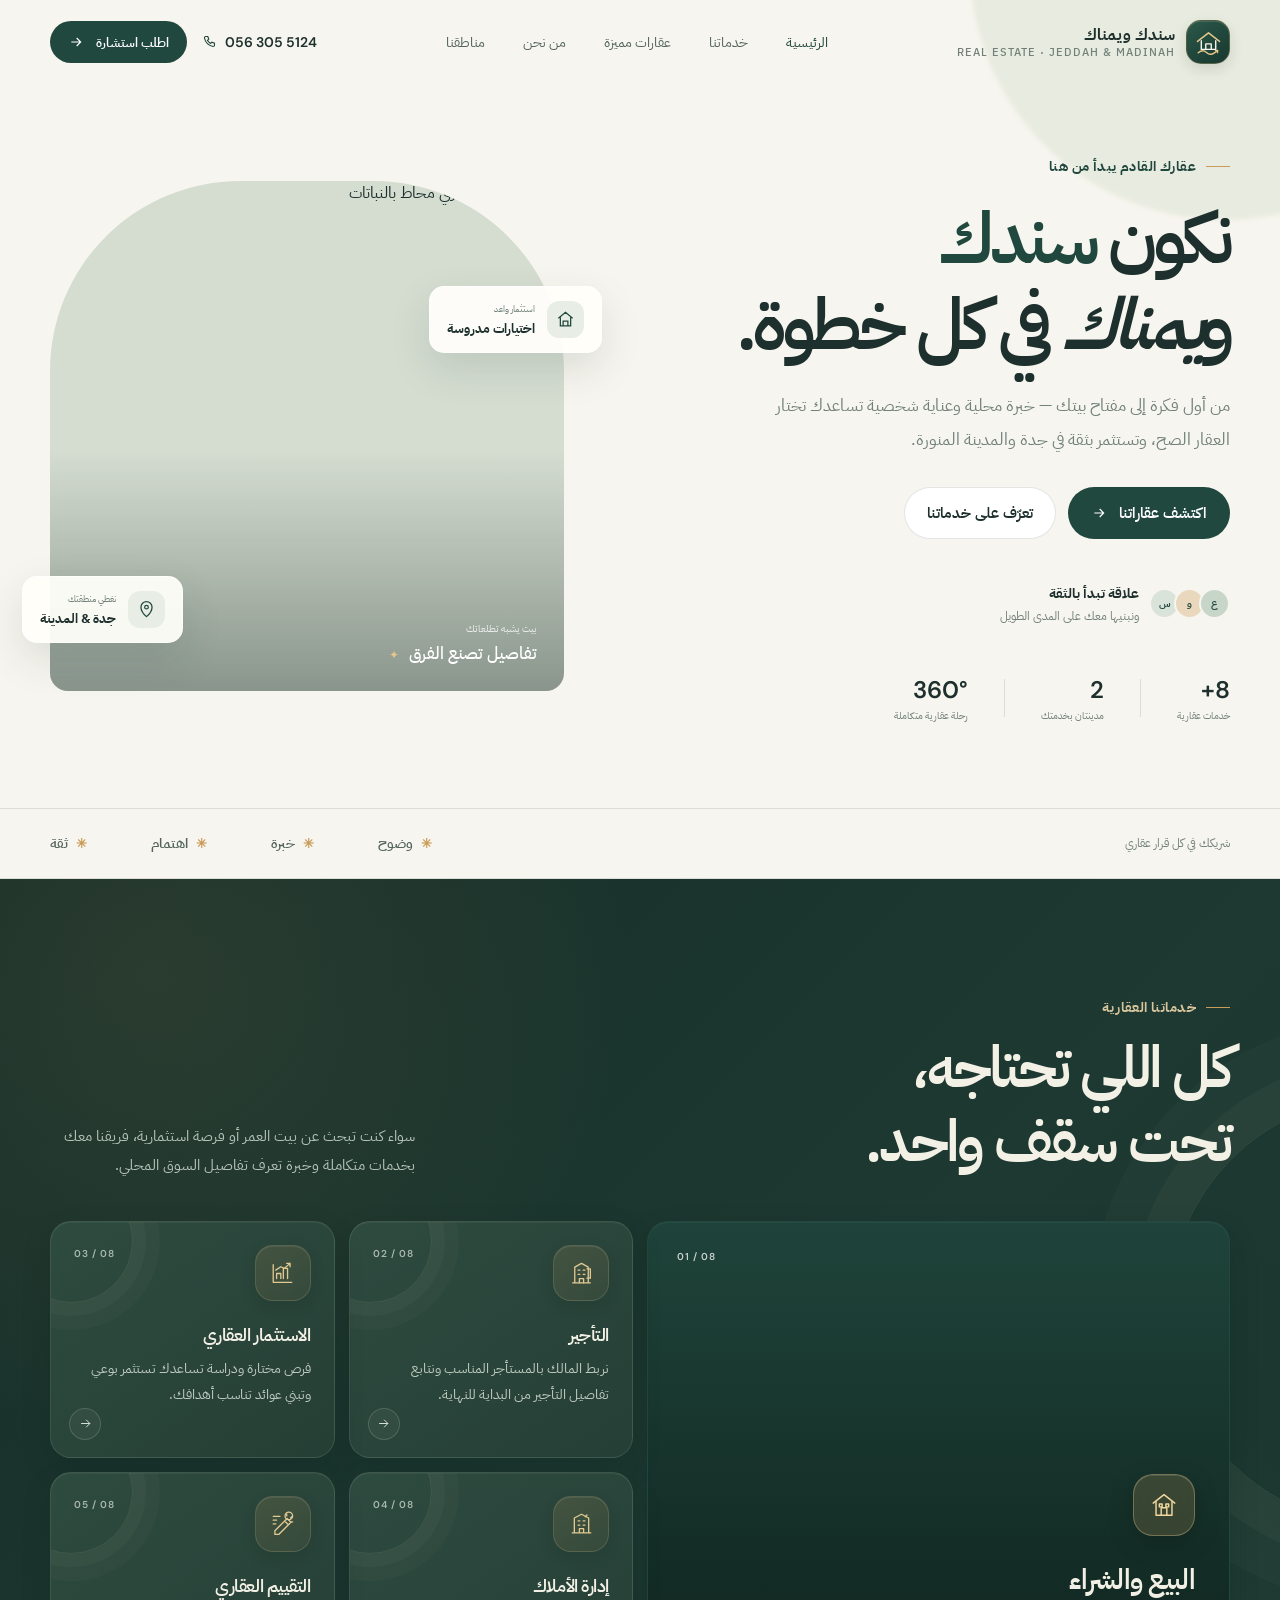
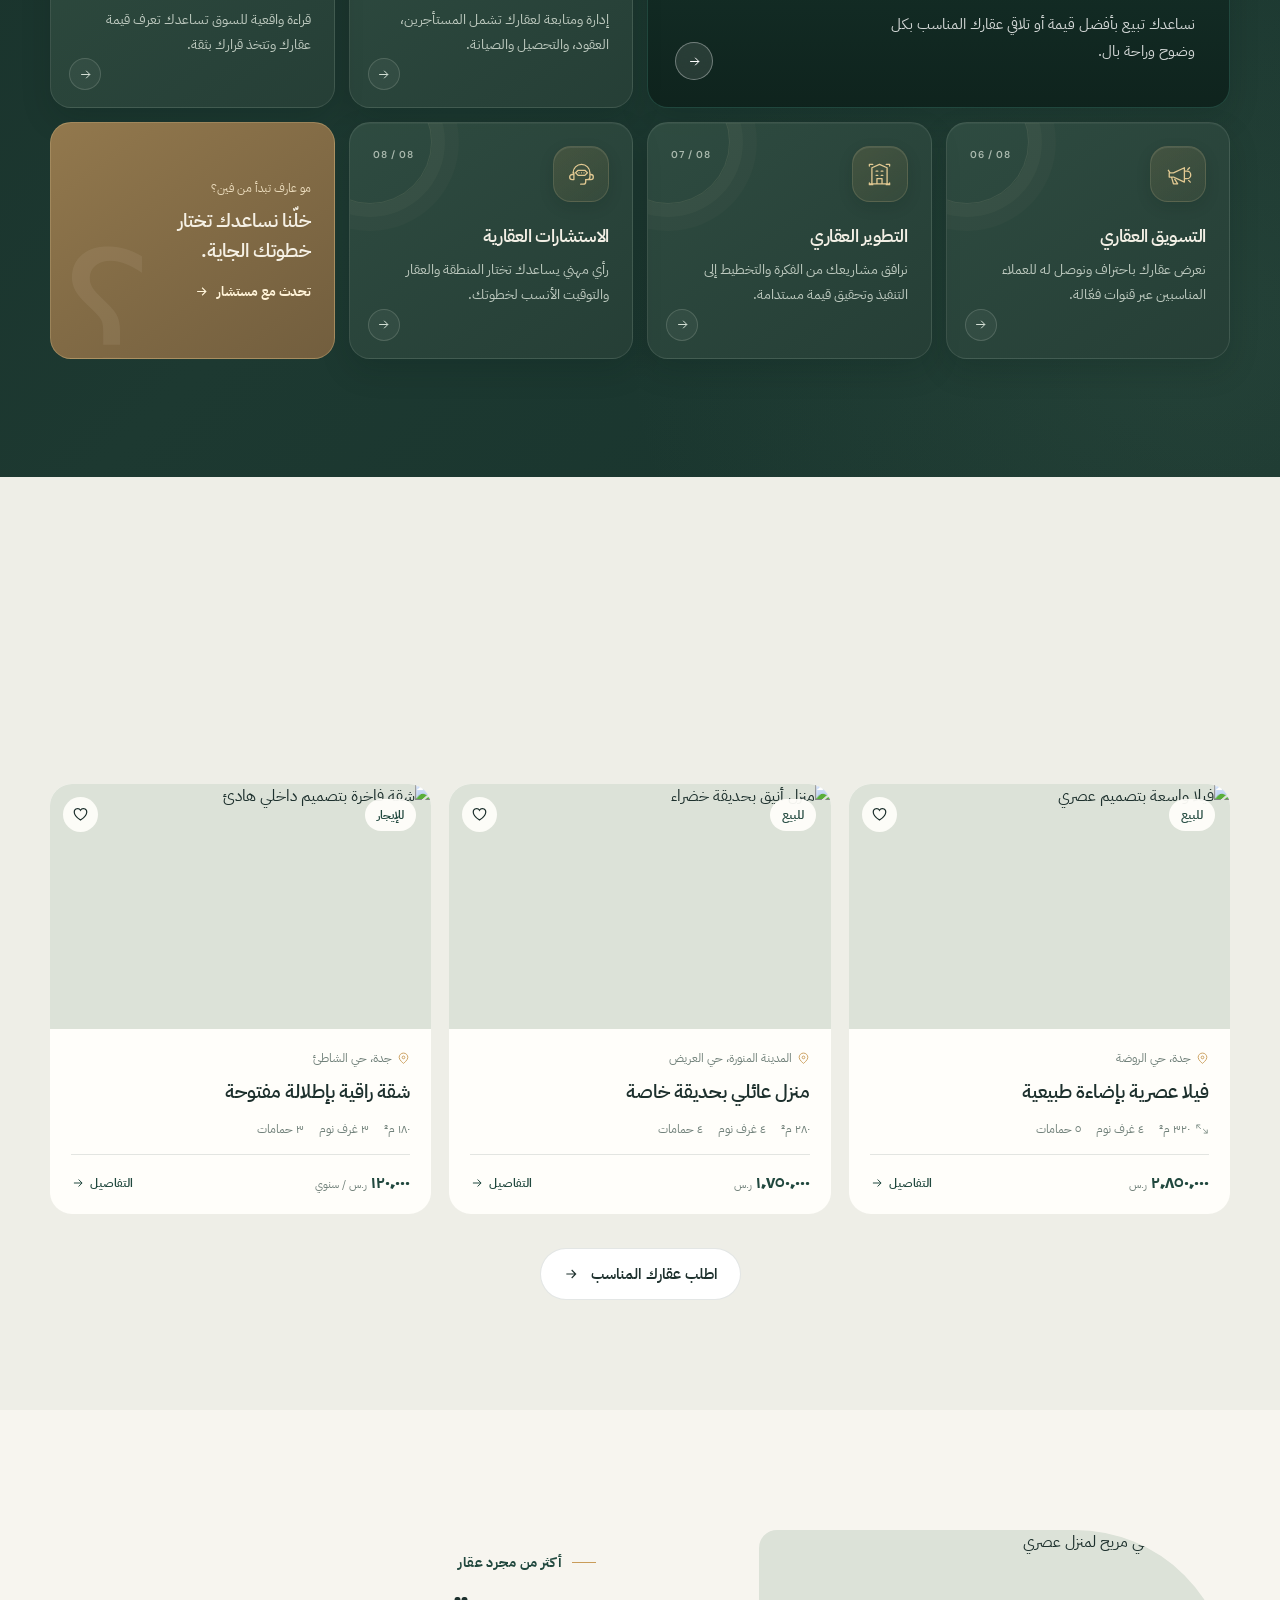
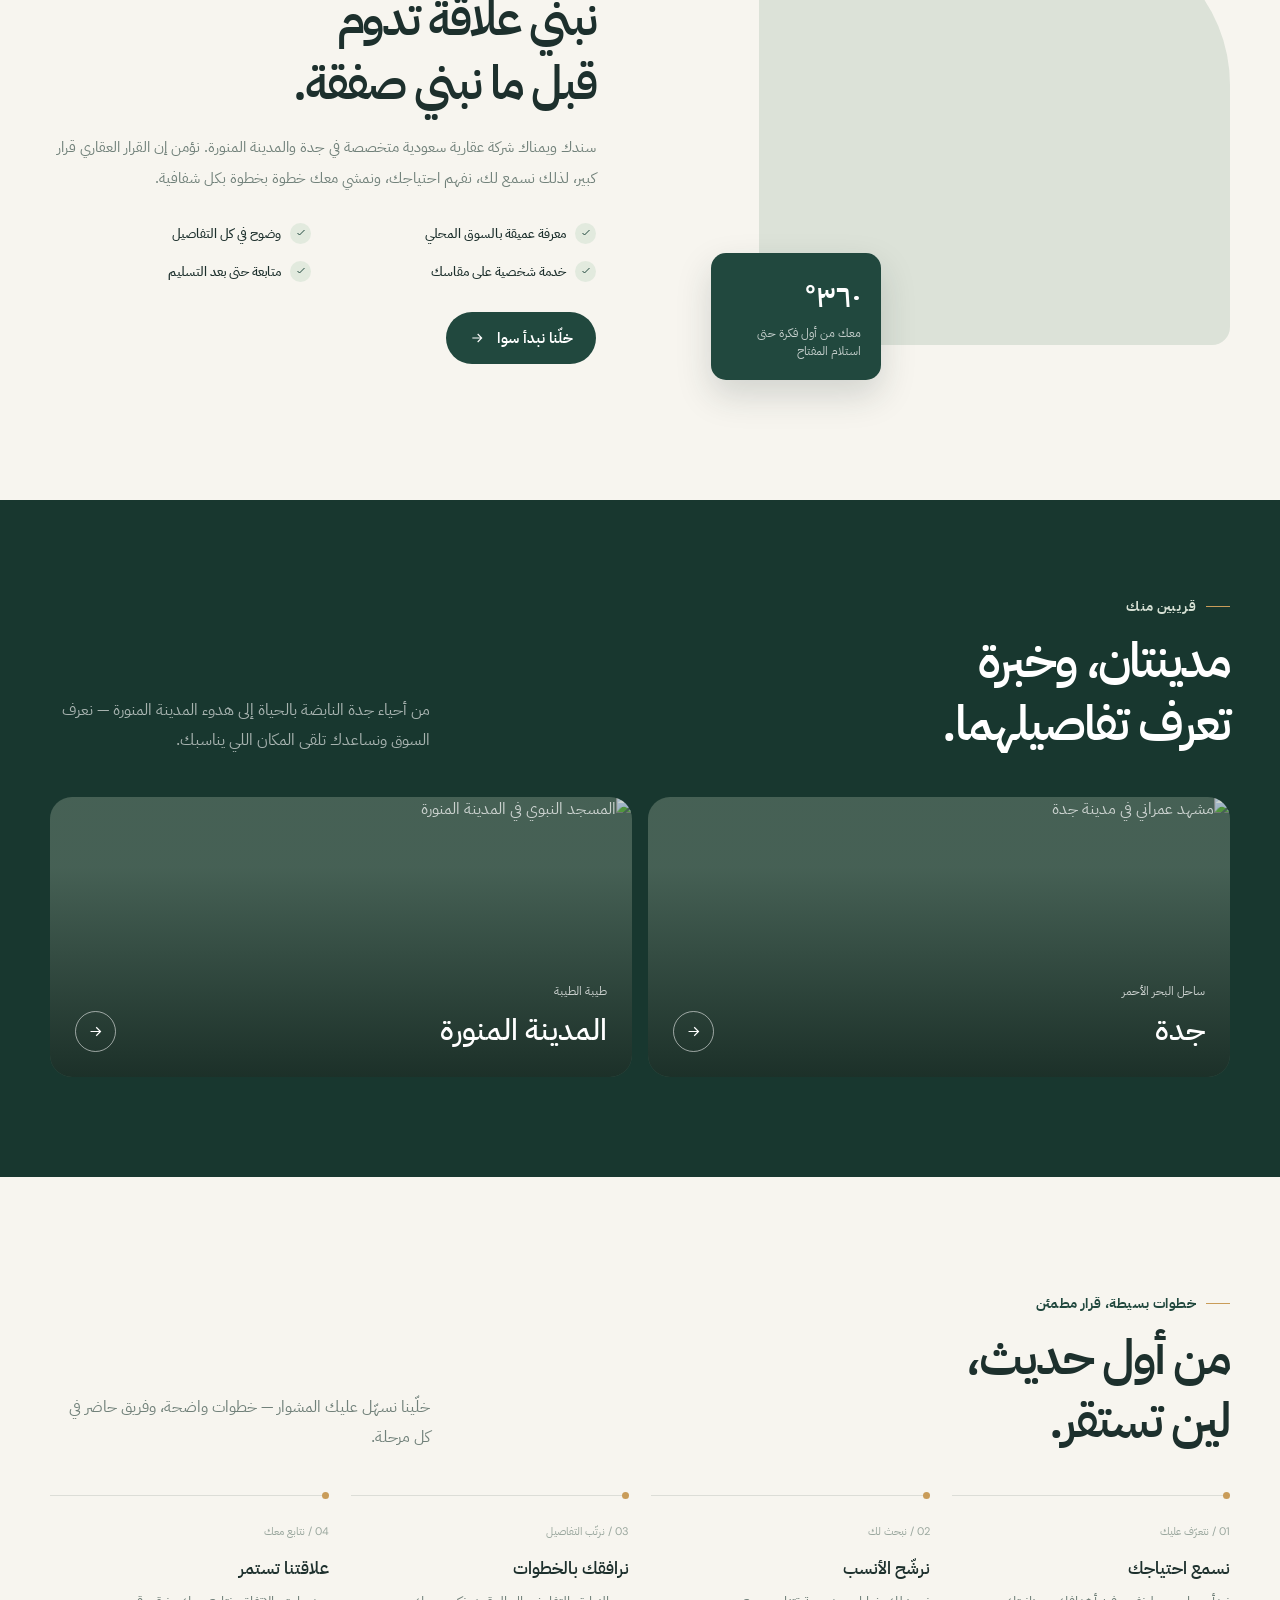
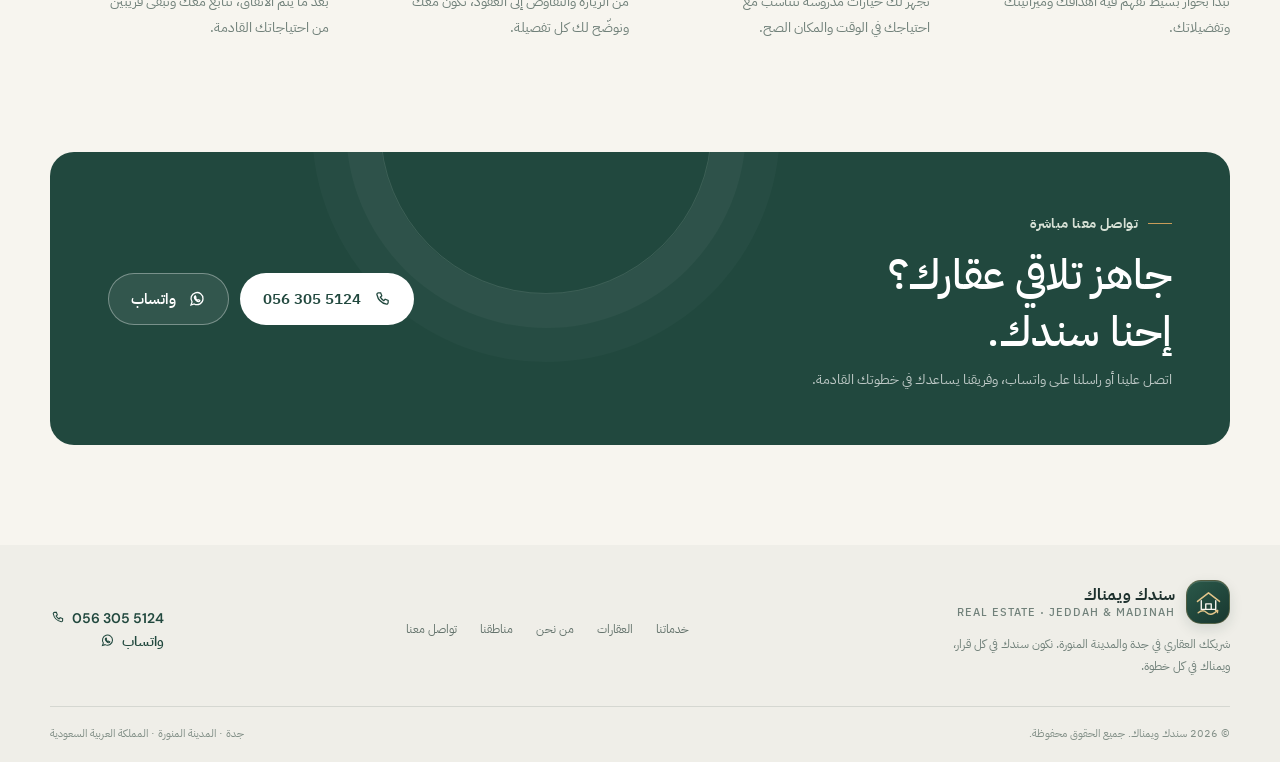
==== commit dd0a3240: "تم التحديث بواسطة الفريق المعتمد التقني" ====
--- a/index.html
+++ b/index.html
@@ -1,4 +1,5 @@
 <!DOCTYPE html>
+<!-- برمجة: إسماعيل علي -->
 <html lang="ar" dir="rtl">
 <head>
   <meta charset="UTF-8">
@@ -152,7 +153,7 @@
       <div class="container">
         <div class="section-heading reveal">
           <div><span class="eyebrow">اختيارات تستحق الاكتشاف</span><h2>عقارات مميزة<br>نرشحها لك.</h2></div>
-          <p>أمثلة توضيحية لتصميم بطاقات العقارات. تُستبدل بالعقارات المتاحة وأسعارها الفعلية قبل النشر.</p>
+          <p>تواصل معنا للتعرّف على العقارات المتاحة في جدة والمدينة المنورة.</p>
         </div>
         <div class="property-grid">
           <article class="property-card reveal">
@@ -232,7 +233,7 @@
             <div class="location-info"><div><small>ساحل البحر الأحمر</small><h3>جدة</h3></div><a href="#contact" aria-label="استكشف عقارات جدة"><svg viewBox="0 0 24 24" fill="none" stroke="currentColor" stroke-width="1.7" aria-hidden="true"><path d="M5 12h14M13 6l6 6-6 6"/></svg></a></div>
           </article>
           <article class="location-card reveal reveal-delay-1">
-            <img src="https://images.unsplash.com/photo-1564769625905-50e93615e769?auto=format&amp;fit=crop&amp;w=1100&amp;q=80" alt="معلم معماري في المدينة المنورة" loading="lazy">
+            <img src="https://images.unsplash.com/photo-1591604129939-f1efa4d9f7fa?auto=format&amp;fit=crop&amp;w=1100&amp;q=80" alt="المسجد النبوي في المدينة المنورة" loading="lazy">
             <div class="location-info"><div><small>طيبة الطيبة</small><h3>المدينة المنورة</h3></div><a href="#contact" aria-label="استكشف عقارات المدينة المنورة"><svg viewBox="0 0 24 24" fill="none" stroke="currentColor" stroke-width="1.7" aria-hidden="true"><path d="M5 12h14M13 6l6 6-6 6"/></svg></a></div>
           </article>
         </div>
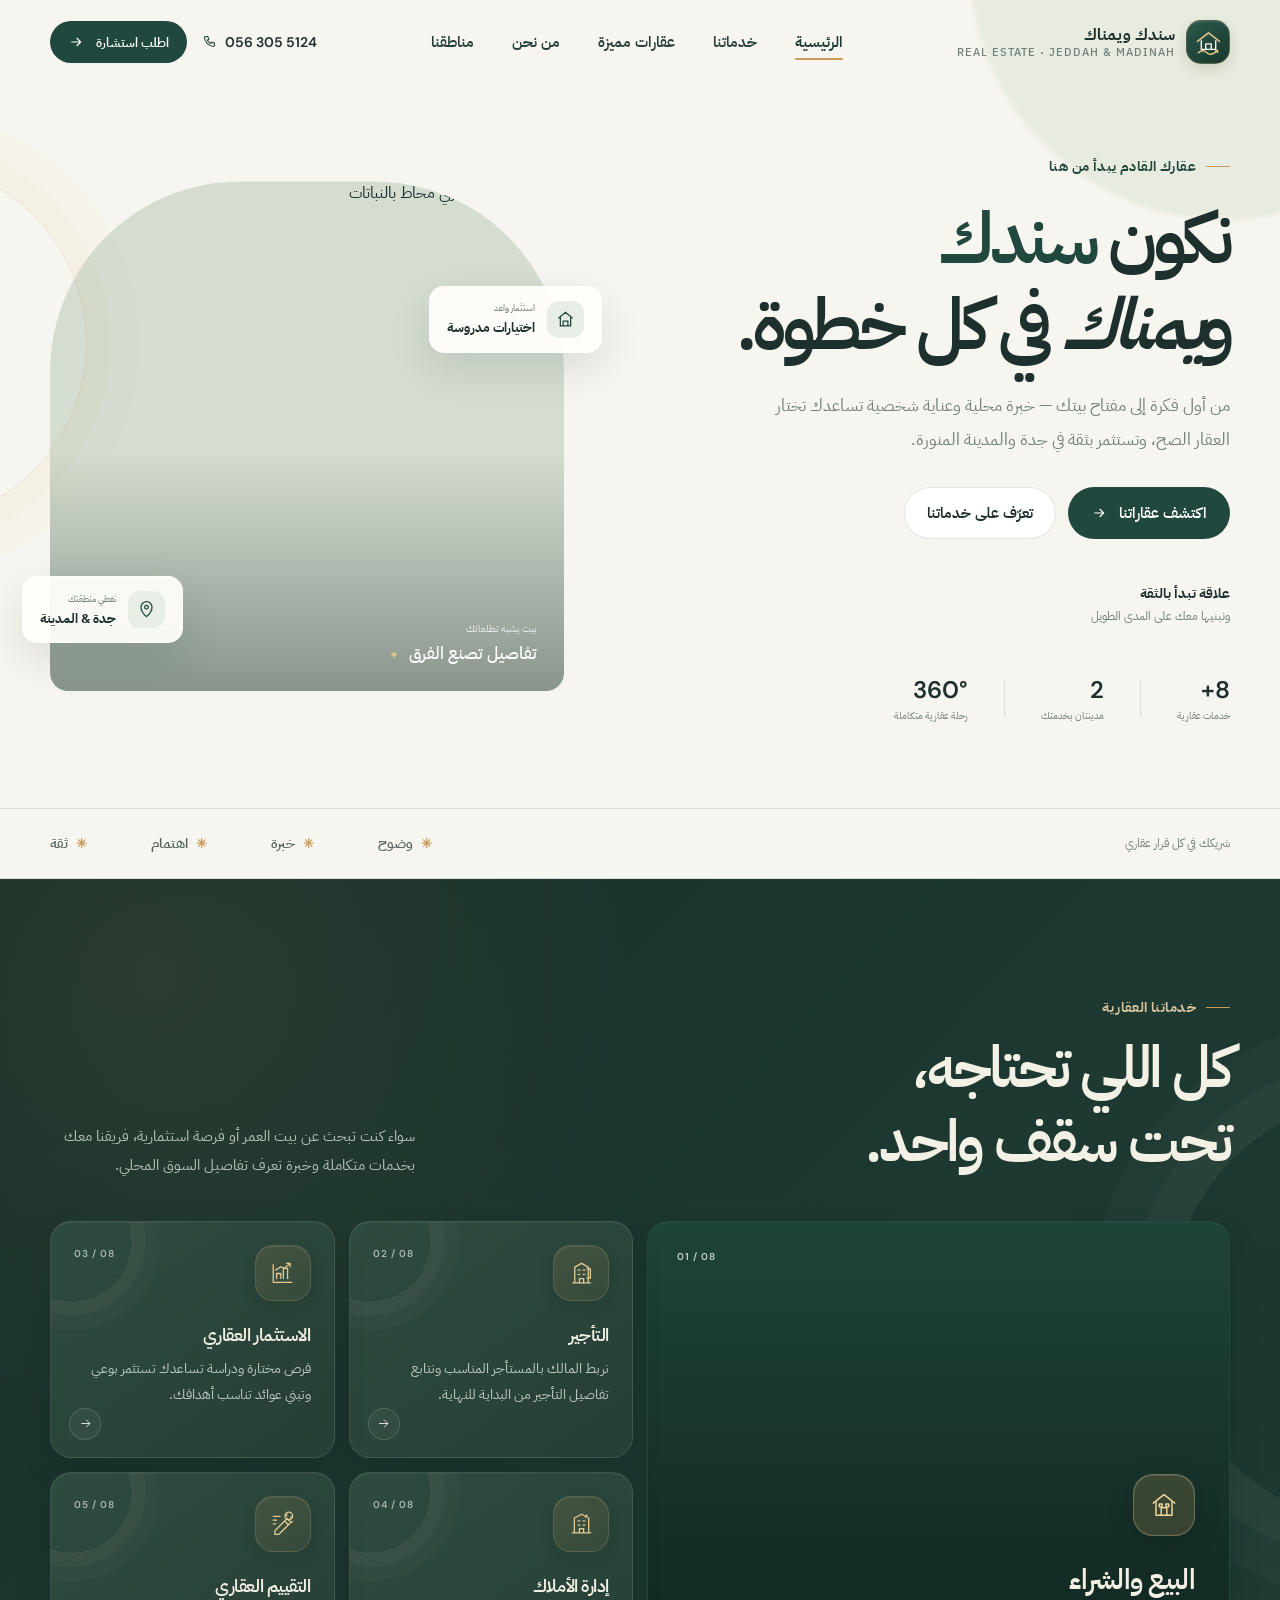
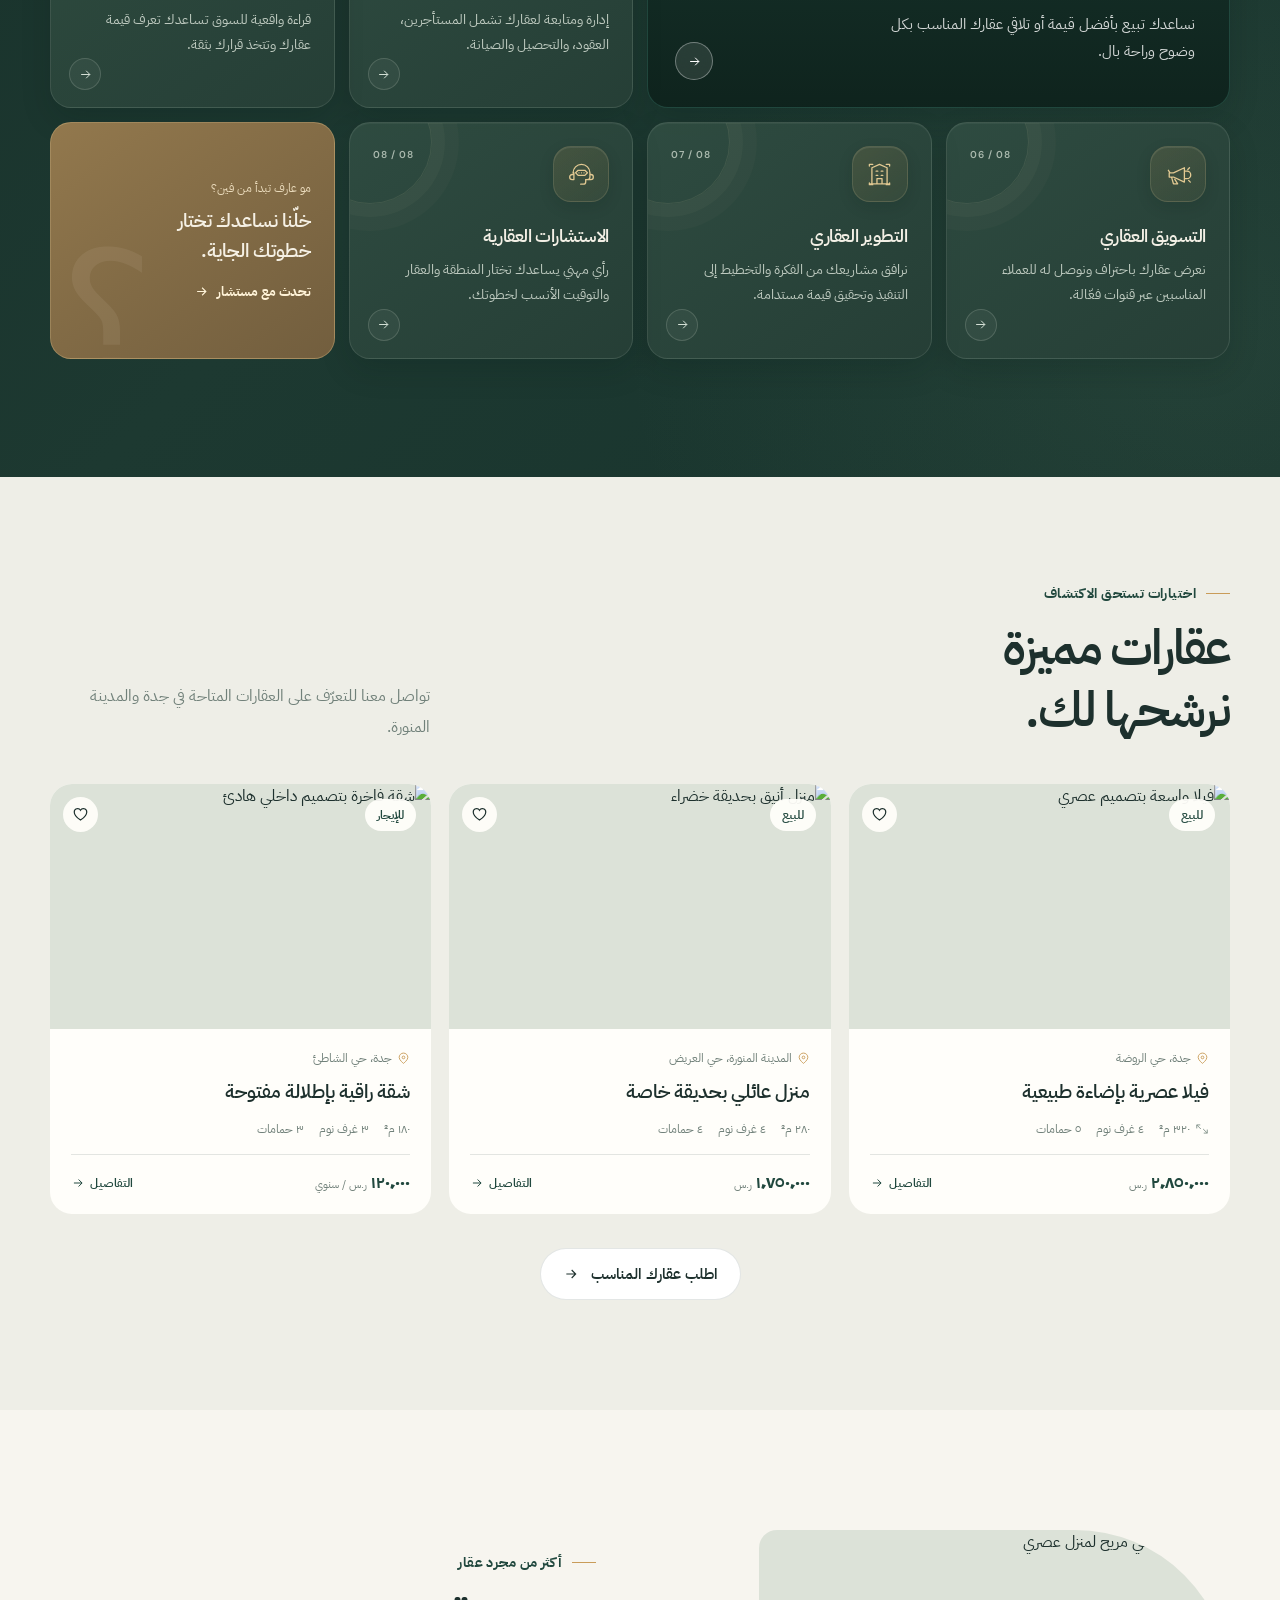
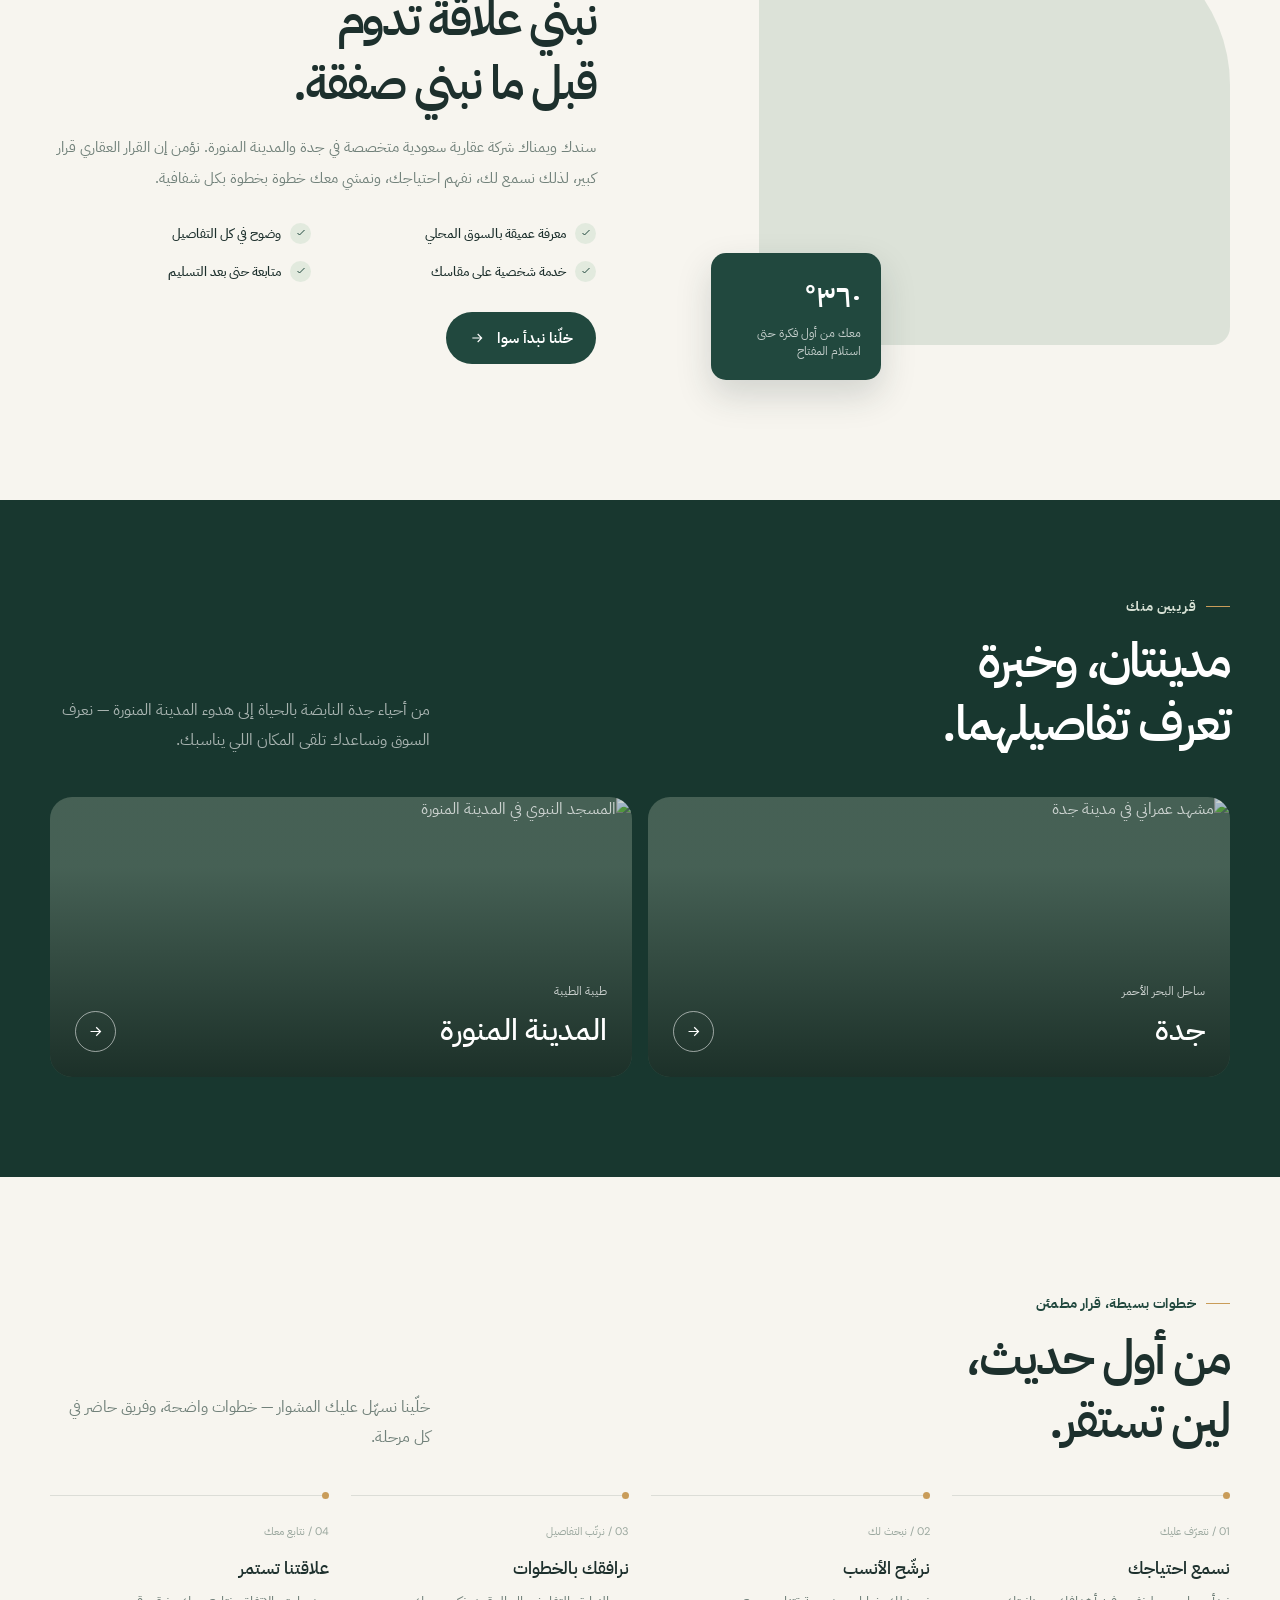
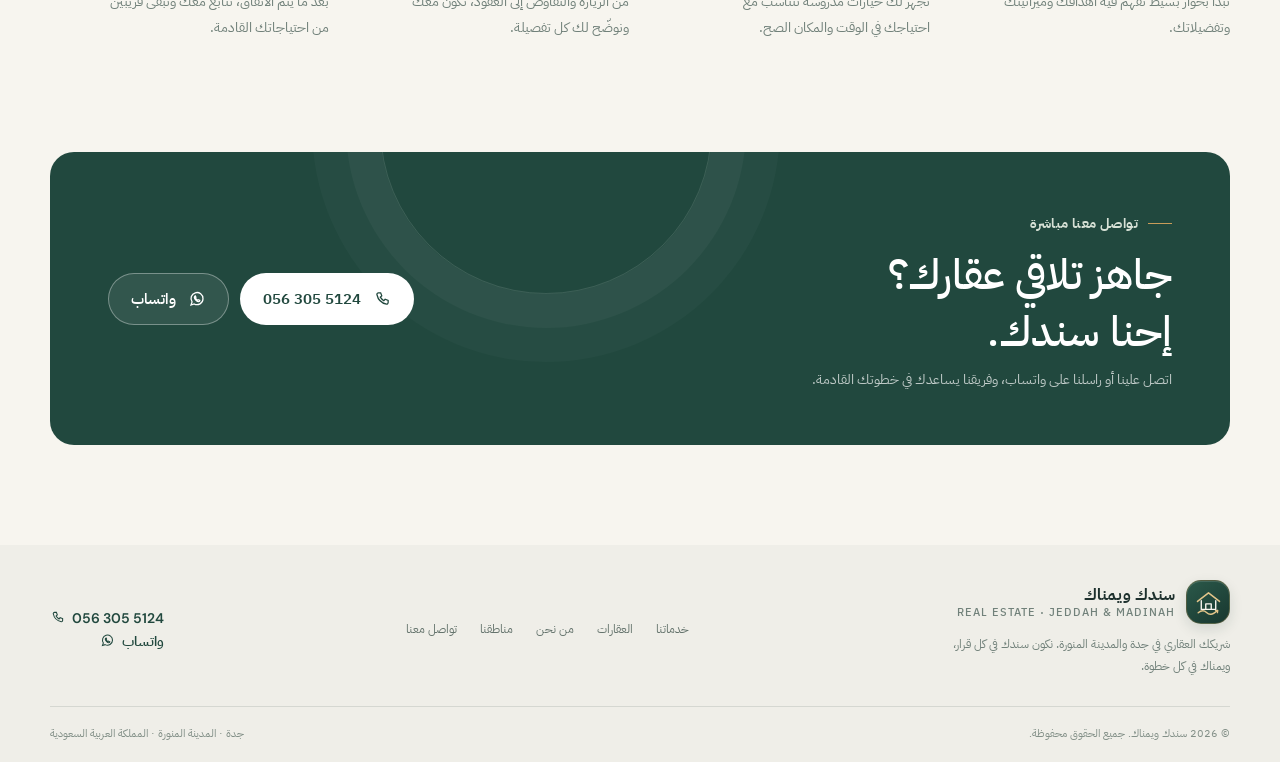
==== commit ca463264: "تم التحديث بواسطة الفريق المعتمد التقني" ====
--- a/index.html
+++ b/index.html
@@ -50,7 +50,6 @@
             <a class="button button-light" href="#services">تعرّف على خدماتنا</a>
           </div>
           <div class="hero-note">
-            <div class="avatar-stack" aria-hidden="true"><span>س</span><span>و</span><span>ع</span></div>
             <p><strong>علاقة تبدأ بالثقة</strong><br>ونبنيها معك على المدى الطويل</p>
           </div>
           <div class="hero-stats" aria-label="خدماتنا ومناطقنا">
--- a/style.css
+++ b/style.css
@@ -78,8 +78,19 @@
     .brand-name { display: grid; gap: 1px; font-weight: 700; font-size: 16px; line-height: 1.25; }
     .brand-name small { color: var(--muted); font-size: 11px; font-weight: 500; letter-spacing: .09em; }
     .nav-links { display: flex; align-items: center; gap: clamp(18px, 3vw, 38px); margin: 0; padding: 0; list-style: none; }
-    .nav-links a { color: #53645d; font-size: 14px; transition: color .2s ease; }
-    .nav-links a:hover, .nav-links a.active { color: var(--green); }
+    .nav-links a {
+      position: relative; display: inline-block; padding-block: 9px;
+      color: #263f38; font-size: 15px; font-weight: 600;
+      transition: color .25s ease, transform .25s ease;
+    }
+    .nav-links a::after {
+      position: absolute; content: ""; right: 0; bottom: 2px; width: 100%; height: 2px;
+      border-radius: 2px; background: var(--gold); transform: scaleX(0); transform-origin: right;
+      transition: transform .3s cubic-bezier(.2,.8,.2,1);
+    }
+    .nav-links a:hover, .nav-links a.active { color: var(--green-dark); }
+    .nav-links a:hover { transform: translateY(-2px); }
+    .nav-links a:hover::after, .nav-links a.active::after { transform: scaleX(1); }
     .nav-actions { display: flex; align-items: center; gap: 14px; }
     .nav-contact { display: inline-flex; align-items: center; gap: 8px; font: 600 14px/1 "DM Sans", var(--sans); direction: ltr; transition: color .2s ease; }
     .nav-contact:hover { color: var(--green); }
@@ -96,34 +107,35 @@
     .hero::before {
       position: absolute; content: ""; width: 510px; height: 510px; border-radius: 50%;
       background: #e8ebdf; top: -290px; inset-inline-start: -200px; filter: blur(2px);
+      animation: ambient-drift 16s ease-in-out infinite alternate;
+    }
+    .hero::after {
+      position: absolute; content: ""; width: 360px; height: 360px; border: 1px solid rgba(201,156,89,.2);
+      border-radius: 50%; top: 20%; inset-inline-end: -275px;
+      box-shadow: 0 0 0 24px rgba(201,156,89,.035), 0 0 0 52px rgba(201,156,89,.025);
+      pointer-events: none; animation: orbit-drift 22s ease-in-out infinite alternate;
     }
     .hero-grid { position: relative; display: grid; grid-template-columns: 1fr 1.02fr; align-items: center; gap: clamp(45px, 8vw, 110px); }
-    .hero-copy { max-width: 500px; }
+    .hero-copy { max-width: 500px; animation: copy-arrive .9s .12s both cubic-bezier(.2,.8,.2,1); }
     .hero-copy h1 { margin: 19px 0 20px; font-size: clamp(43px, 6vw, 72px); line-height: 1.2; letter-spacing: -.06em; font-weight: 600; }
     .hero-copy h1 span { color: var(--green); }
     .hero-copy > p { max-width: 455px; margin: 0; color: var(--muted); font-size: 17px; line-height: 2; }
     .hero-cta { display: flex; align-items: center; gap: 12px; margin-top: 30px; }
     .hero-note { display: flex; align-items: center; gap: 11px; margin-top: 43px; }
-    .avatar-stack { display: flex; direction: ltr; padding-left: 5px; }
-    .avatar-stack span {
-      display: grid; place-items: center; width: 31px; height: 31px; margin-left: -6px;
-      border: 2px solid var(--cream); border-radius: 50%; color: var(--green); background: #d9e3da;
-      font-size: 10px; font-weight: 700;
-    }
-    .avatar-stack span:nth-child(2) { background: #e9d8bd; }
-    .avatar-stack span:nth-child(3) { background: #c8d6ca; }
     .hero-note p { margin: 0; color: var(--muted); font-size: 12px; line-height: 1.7; }
     .hero-note strong { color: var(--ink); font-size: 14px; }
     .hero-visual { position: relative; min-height: 510px; }
     .hero-image-wrap {
       position: absolute; inset: 0 30px 0 0; overflow: hidden;
       border-radius: 190px 190px 18px 18px; background: #d5ddd1;
+      animation: frame-arrive 1.1s .08s both cubic-bezier(.2,.8,.2,1);
     }
     .hero-image-wrap::after {
       position: absolute; content: ""; inset: 0;
       background: linear-gradient(180deg, transparent 53%, rgba(14, 33, 27, .38));
     }
-    .hero-image-wrap img { height: 100%; object-fit: cover; object-position: center; animation: image-arrive 1.2s cubic-bezier(.2,.8,.2,1) both; }
+    .hero-image-wrap img { height: 100%; object-fit: cover; object-position: center; animation: image-arrive 1.8s .15s cubic-bezier(.2,.8,.2,1); transition: transform 1.2s cubic-bezier(.2,.8,.2,1); }
+    .hero-visual:hover .hero-image-wrap img { transform: scale(1.045); }
     .image-caption { position: absolute; z-index: 1; bottom: 25px; right: 27px; color: white; }
     .image-caption small { display: block; margin-bottom: 5px; opacity: .8; font-size: 10px; }
     .image-caption strong { font-size: 17px; font-weight: 500; }
@@ -132,7 +144,7 @@
       position: absolute; z-index: 2; display: flex; align-items: center; gap: 12px;
       padding: 14px 17px; border: 1px solid rgba(255,255,255,.7); border-radius: 15px;
       background: rgba(255,254,250,.94); box-shadow: 0 16px 42px rgba(27,48,42,.12);
-      animation: float 5s ease-in-out infinite;
+      animation: float 5s ease-in-out infinite, card-arrive .8s .65s both cubic-bezier(.2,.8,.2,1);
     }
     .floating-card.one { top: 105px; right: -8px; }
     .floating-card.two { bottom: 48px; left: -28px; animation-delay: -2.2s; }
@@ -267,7 +279,7 @@
     .property-card:hover { transform: translateY(-6px); box-shadow: 0 20px 50px rgba(29,48,45,.1); }
     .property-image { position: relative; height: 245px; overflow: hidden; background: #dce2d8; }
     .property-image img { height: 100%; object-fit: cover; transition: transform .7s cubic-bezier(.2,.8,.2,1); }
-    .property-card:hover .property-image img { transform: scale(1.055); }
+    .property-card:hover .property-image img { transform: scale(1.07); }
     .property-tag { position: absolute; top: 15px; right: 15px; padding: 7px 12px; border-radius: 99px; color: var(--green); background: rgba(255,254,250,.94); font-size: 12px; font-weight: 600; }
     .property-favorite { position: absolute; top: 13px; left: 13px; display: grid; place-items: center; width: 35px; height: 35px; border: 0; border-radius: 50%; color: var(--ink); background: rgba(255,254,250,.92); cursor: pointer; transition: color .2s ease, transform .2s ease; }
     .property-favorite:hover { color: #bd6258; transform: scale(1.08); }
@@ -355,21 +367,26 @@
     .footer-bottom { display: flex; justify-content: space-between; gap: 15px; padding-top: 18px; border-top: 1px solid var(--line); color: #839088; font-size: 11px; }
 
     /* Motion and accessibility */
-    .reveal { opacity: 0; transform: translateY(24px); transition: opacity .7s ease, transform .7s cubic-bezier(.2,.8,.2,1); }
-    .reveal.is-visible { opacity: 1; transform: translateY(0); }
+    .reveal { opacity: 0; filter: blur(7px); transform: translateY(34px) scale(.985); transition: opacity .8s ease, transform .8s cubic-bezier(.2,.8,.2,1), filter .8s ease; }
+    .reveal.is-visible { opacity: 1; filter: blur(0); transform: translateY(0) scale(1); }
     .reveal-delay-1 { transition-delay: .08s; }
     .reveal-delay-2 { transition-delay: .16s; }
     .reveal-delay-3 { transition-delay: .24s; }
     @keyframes float { 0%, 100% { transform: translateY(0); } 50% { transform: translateY(-10px); } }
-    @keyframes image-arrive { from { opacity: .5; transform: scale(1.06); } to { opacity: 1; transform: scale(1); } }
+    @keyframes image-arrive { from { opacity: .5; transform: scale(1.12); } to { opacity: 1; transform: scale(1); } }
+    @keyframes frame-arrive { from { clip-path: inset(14% 0 14% 0 round 190px 190px 18px 18px); opacity: .55; } to { clip-path: inset(0 0 0 0 round 190px 190px 18px 18px); opacity: 1; } }
+    @keyframes copy-arrive { from { opacity: 0; transform: translateY(26px); } to { opacity: 1; transform: translateY(0); } }
+    @keyframes card-arrive { from { opacity: 0; translate: 0 18px; } to { opacity: 1; translate: 0 0; } }
+    @keyframes ambient-drift { from { transform: translate3d(0,0,0) scale(1); } to { transform: translate3d(34px,22px,0) scale(1.08); } }
+    @keyframes orbit-drift { from { transform: translate3d(0,0,0) rotate(0); } to { transform: translate3d(-24px,26px,0) rotate(18deg); } }
     @media (prefers-reduced-motion: reduce) {
       *, *::before, *::after { scroll-behavior: auto !important; animation-duration: .01ms !important; animation-iteration-count: 1 !important; transition-duration: .01ms !important; }
-      .reveal { opacity: 1; transform: none; }
+      .reveal, .reveal.is-visible { opacity: 1 !important; filter: none !important; transform: none !important; }
     }
 
     @media (max-width: 980px) {
       .nav-links { gap: 17px; }
-      .nav-links a { font-size: 13px; }
+      .nav-links a { font-size: 14px; }
       .nav-contact { display: none; }
       .hero-grid { gap: 35px; }
       .hero-visual { min-height: 440px; }
@@ -392,7 +409,7 @@
       .site-header.menu-open .nav-links { max-height: 360px; padding-block: 10px 22px; }
       .nav-links li { border-bottom: 1px solid var(--line); }
       .nav-links li:last-child { border-bottom: 0; }
-      .nav-links a { display: block; padding: 13px 0; font-size: 15px; }
+      .nav-links a { display: block; padding: 13px 0; font-size: 16px; }
       .hero { padding: 110px 0 60px; }
       .hero-grid { grid-template-columns: 1fr; gap: 38px; }
       .hero-copy { max-width: 100%; }
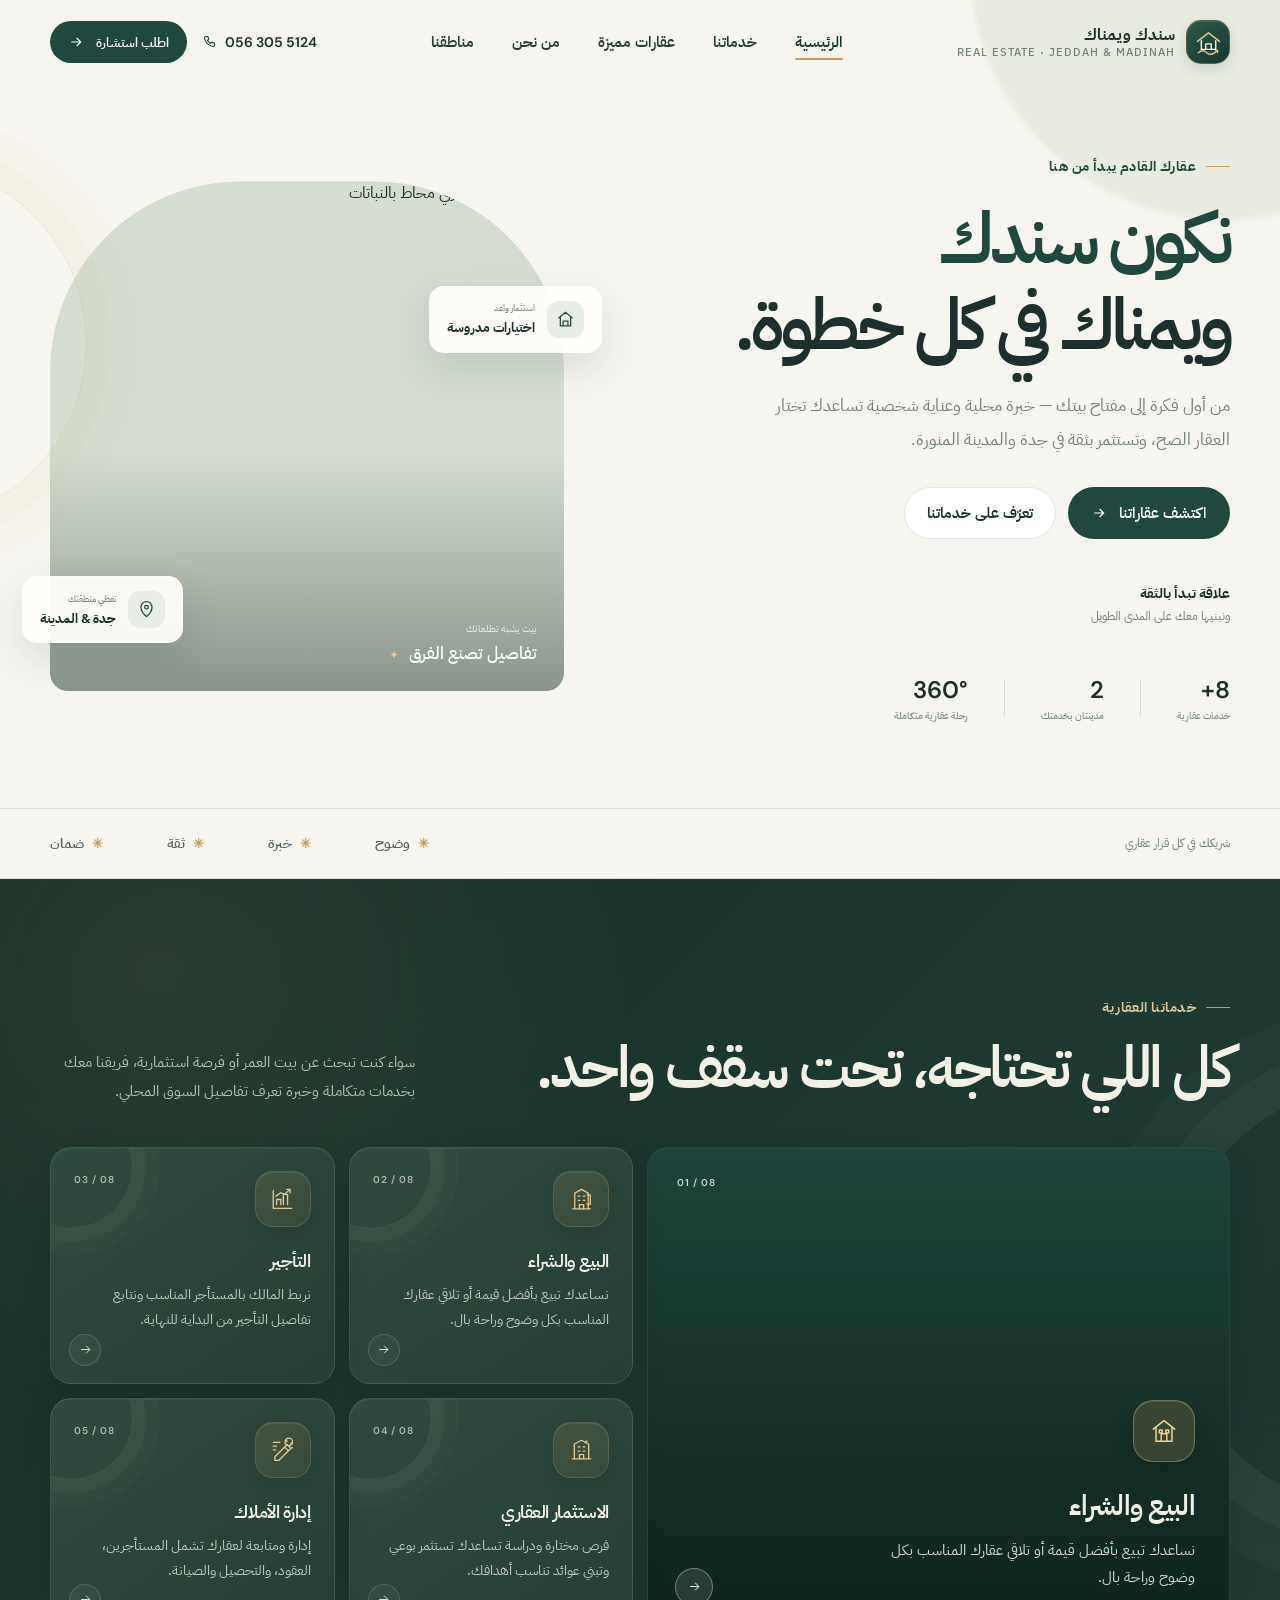
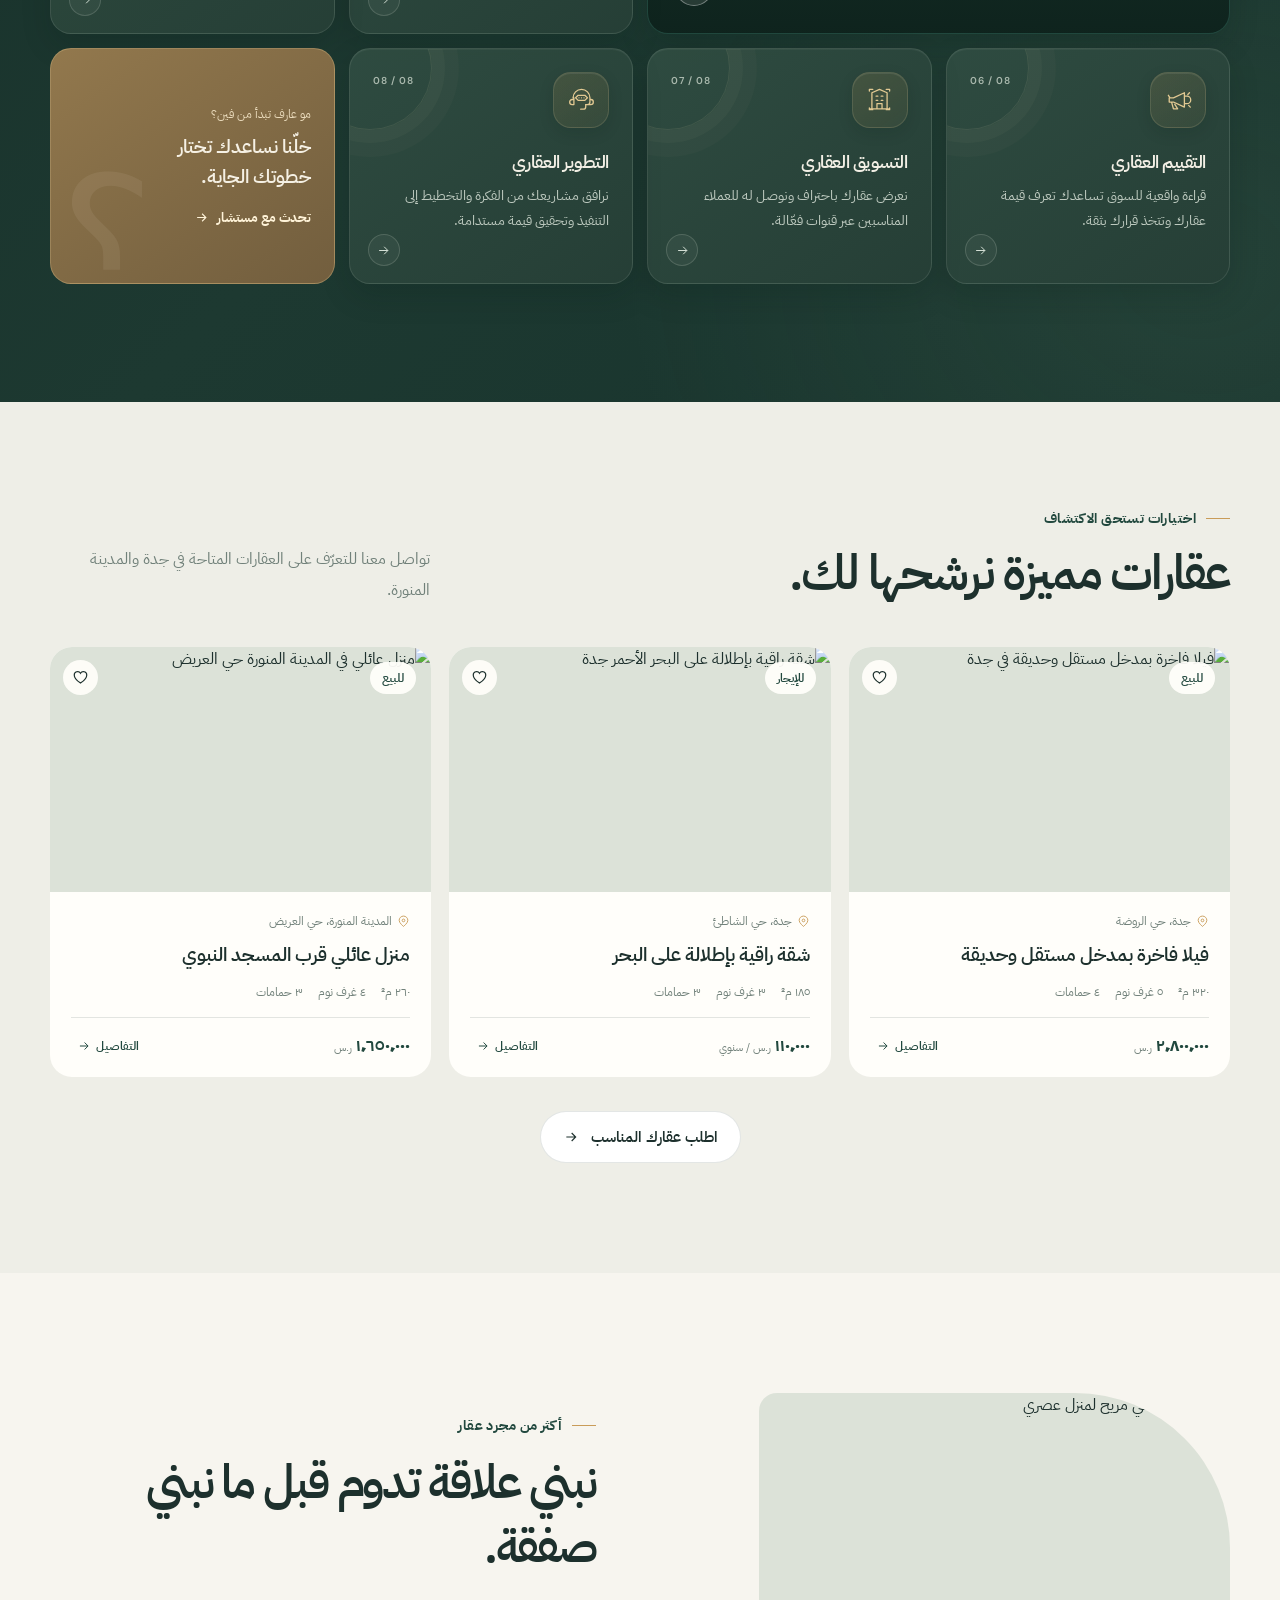
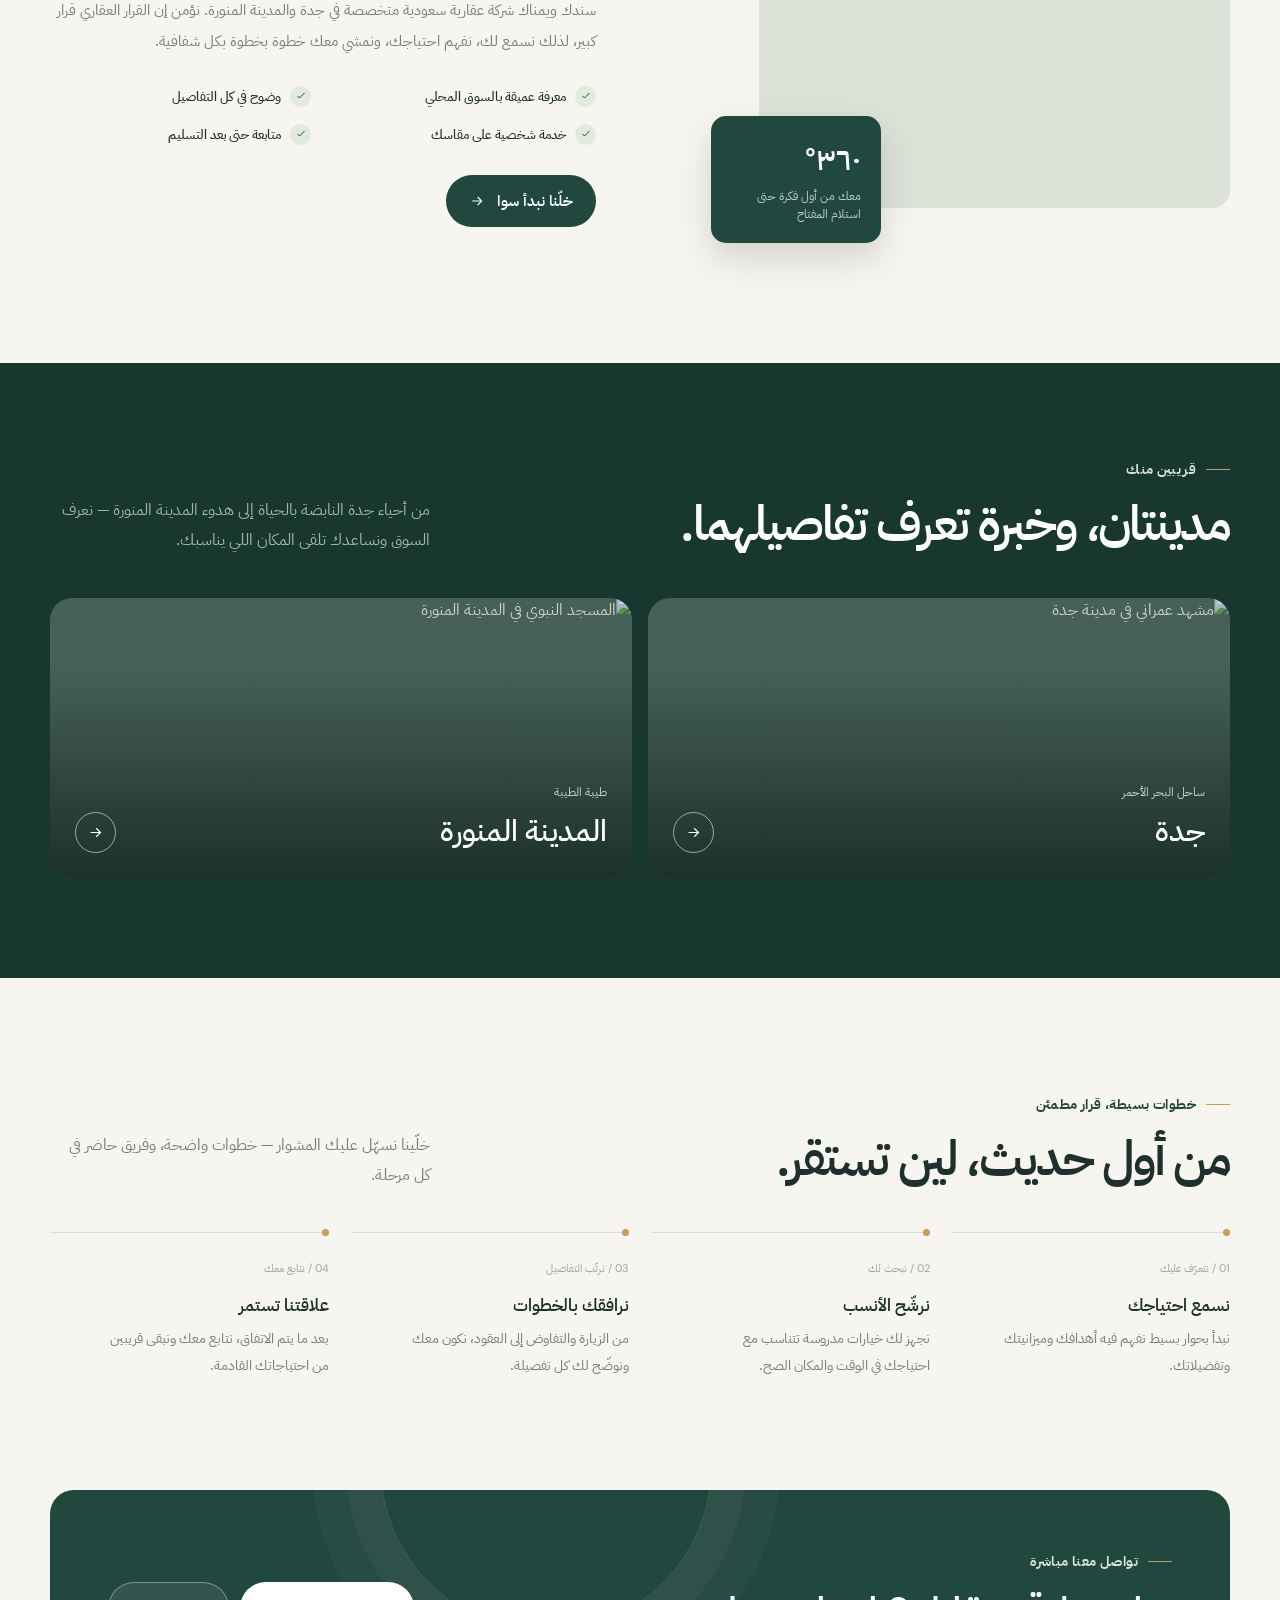
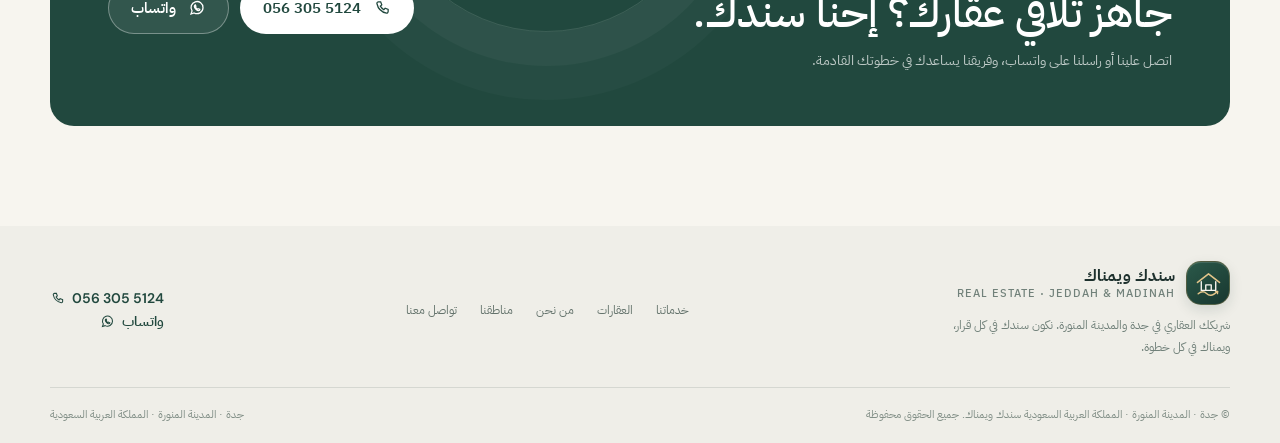
==== commit 48575f1b: "تم التحديث بواسطة الفريق المعتمد التقني" ====
--- a/index.html
+++ b/index.html
@@ -289,6 +289,44 @@
     </div>
   </footer>
 
+  <!-- Property Details Modal -->
+  <div id="prop-modal-overlay" style="display:none;position:fixed;inset:0;z-index:999;background:rgba(0,0,0,.55);backdrop-filter:blur(6px);align-items:center;justify-content:center;padding:20px" onclick="closePropDetails(event)">
+    <div id="prop-modal-box" style="background:#fffefa;border-radius:22px;width:min(640px,100%);max-height:90vh;overflow-y:auto;box-shadow:0 30px 70px rgba(0,0,0,.2)">
+      <div id="prop-modal-img" style="height:260px;overflow:hidden;border-radius:22px 22px 0 0;background:#dce2d8">
+        <img id="prop-modal-img-el" src="" alt="" style="width:100%;height:100%;object-fit:cover">
+      </div>
+      <div style="padding:28px 30px">
+        <div style="display:flex;align-items:center;justify-content:space-between;margin-bottom:16px">
+          <span id="prop-modal-tag" style="display:inline-block;padding:5px 14px;border-radius:99px;font-size:12px;font-weight:600;background:#e4ede9;color:#21483e"></span>
+          <button onclick="closePropDetails()" style="display:grid;place-items:center;width:34px;height:34px;border:1px solid rgba(29,48,45,.12);border-radius:50%;background:transparent;cursor:pointer;font-size:18px;color:#71817a">×</button>
+        </div>
+        <h2 id="prop-modal-title" style="font-size:clamp(20px,3vw,26px);font-weight:600;letter-spacing:-.03em;margin:0 0 6px;color:#1d302d"></h2>
+        <div id="prop-modal-location" style="display:flex;align-items:center;gap:5px;color:#71817a;font-size:13px;margin-bottom:20px">
+          <svg width="13" height="13" viewBox="0 0 24 24" fill="none" stroke="#c99c59" stroke-width="1.7"><path d="M20 10c0 5-8 11-8 11S4 15 4 10a8 8 0 1 1 16 0Z"/><circle cx="12" cy="10" r="2.5"/></svg>
+          <span id="prop-modal-loc-text"></span>
+        </div>
+        <div id="prop-modal-specs" style="display:flex;gap:18px;padding:16px 0;border-top:1px solid rgba(29,48,45,.1);border-bottom:1px solid rgba(29,48,45,.1);margin-bottom:20px"></div>
+        <p id="prop-modal-details" style="color:#71817a;font-size:15px;line-height:2;margin:0 0 24px"></p>
+        <div style="display:flex;align-items:center;justify-content:space-between;flex-wrap:wrap;gap:12px">
+          <div>
+            <div style="font-size:12px;color:#71817a;margin-bottom:4px">السعر</div>
+            <div id="prop-modal-price" style="font-size:24px;font-weight:700;color:#21483e"></div>
+          </div>
+          <div style="display:flex;gap:10px">
+            <a href="tel:+966563055124" id="prop-modal-call" style="display:inline-flex;align-items:center;gap:8px;padding:12px 22px;background:#21483e;color:white;border-radius:99px;font-size:14px;font-weight:600;text-decoration:none">
+              <svg width="15" height="15" viewBox="0 0 24 24" fill="none" stroke="currentColor" stroke-width="1.7"><path d="M7.2 3.8h3l1.5 4-2 1.8a15 15 0 0 0 4.7 4.7l1.8-2 4 1.5v3a2 2 0 0 1-2.2 2A16.5 16.5 0 0 1 5.2 6a2 2 0 0 1 2-2.2Z"/></svg>
+              اتصل بنا
+            </a>
+            <a href="https://wa.me/966563055124" id="prop-modal-wa" target="_blank" rel="noopener" style="display:inline-flex;align-items:center;gap:8px;padding:12px 22px;background:transparent;color:#21483e;border:1px solid rgba(29,48,45,.2);border-radius:99px;font-size:14px;font-weight:600;text-decoration:none">
+              <svg width="15" height="15" viewBox="0 0 24 24" fill="none" stroke="currentColor" stroke-width="1.7"><path d="M20 11.6a8 8 0 0 1-11.8 7L4 20l1.4-4.1A8 8 0 1 1 20 11.6Z"/></svg>
+              واتساب
+            </a>
+          </div>
+        </div>
+      </div>
+    </div>
+  </div>
+
   <script src="script.js" defer></script>
 </body>
 </html>
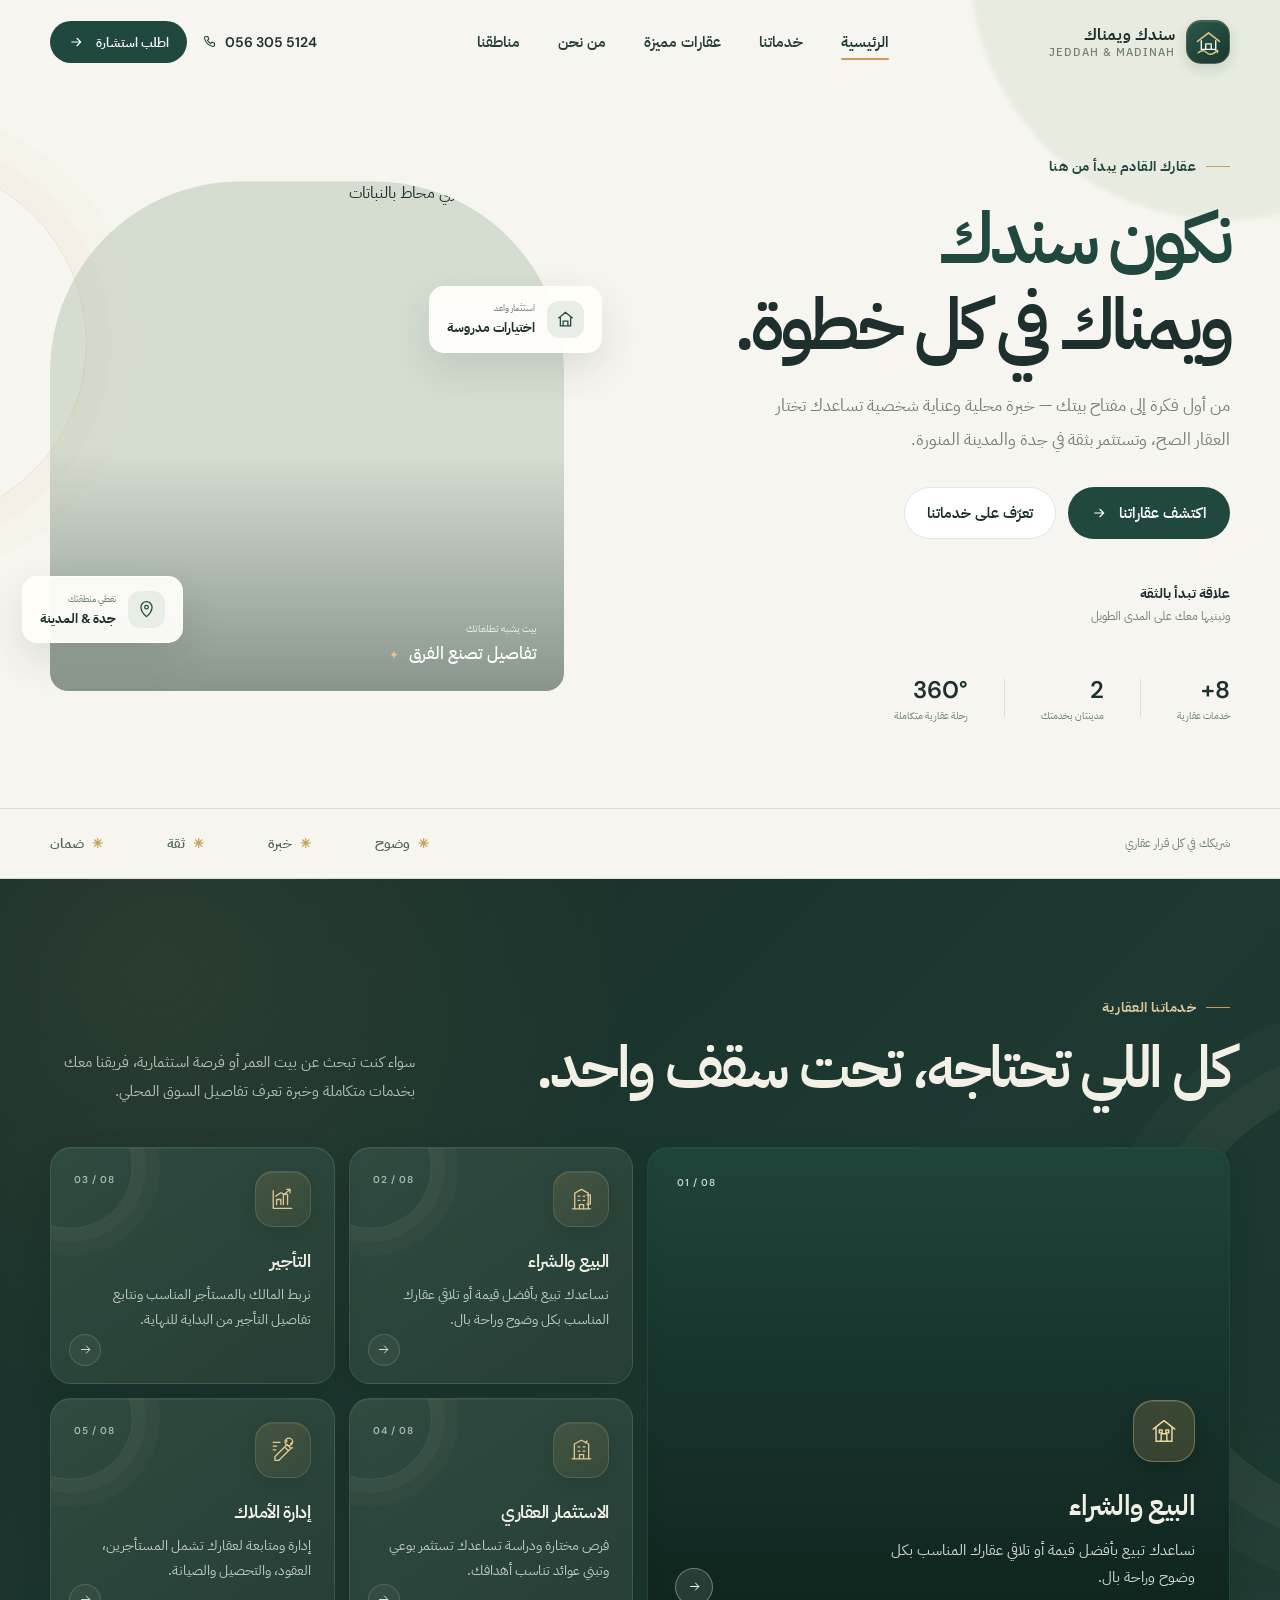
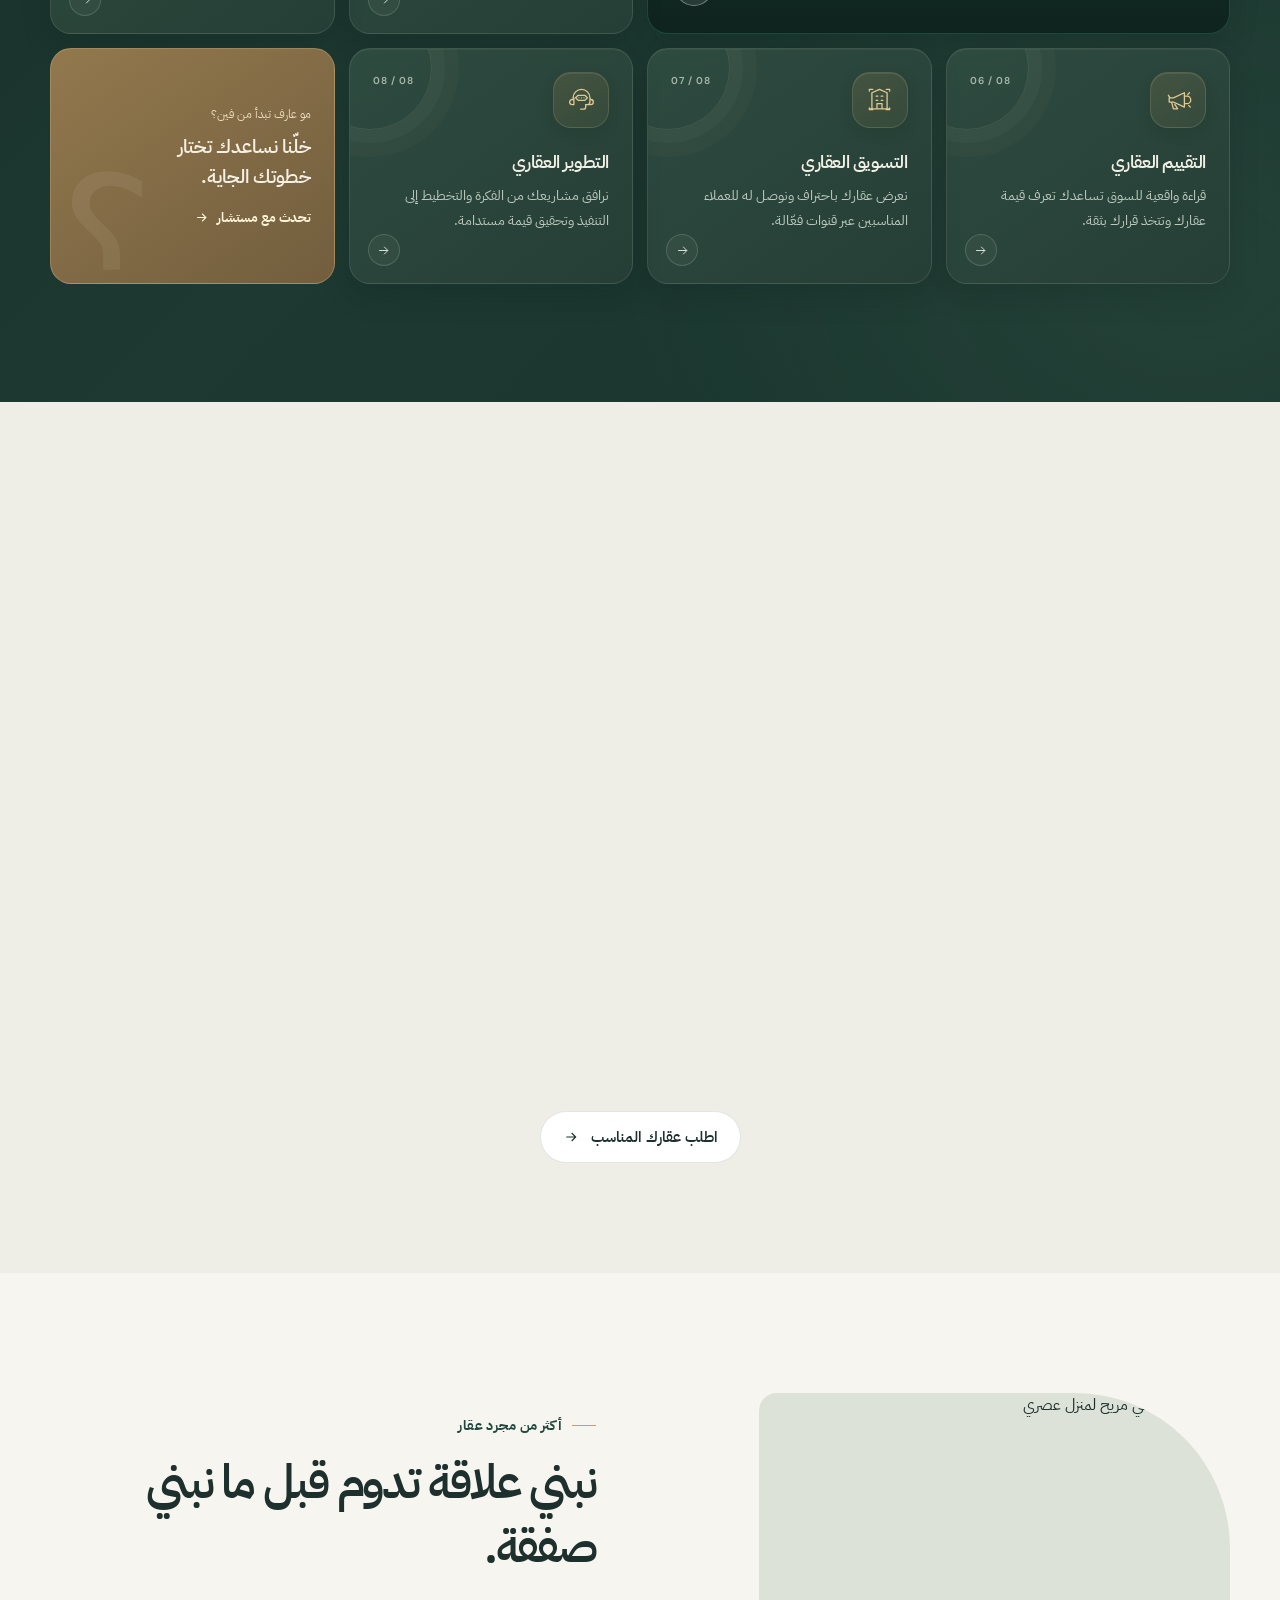
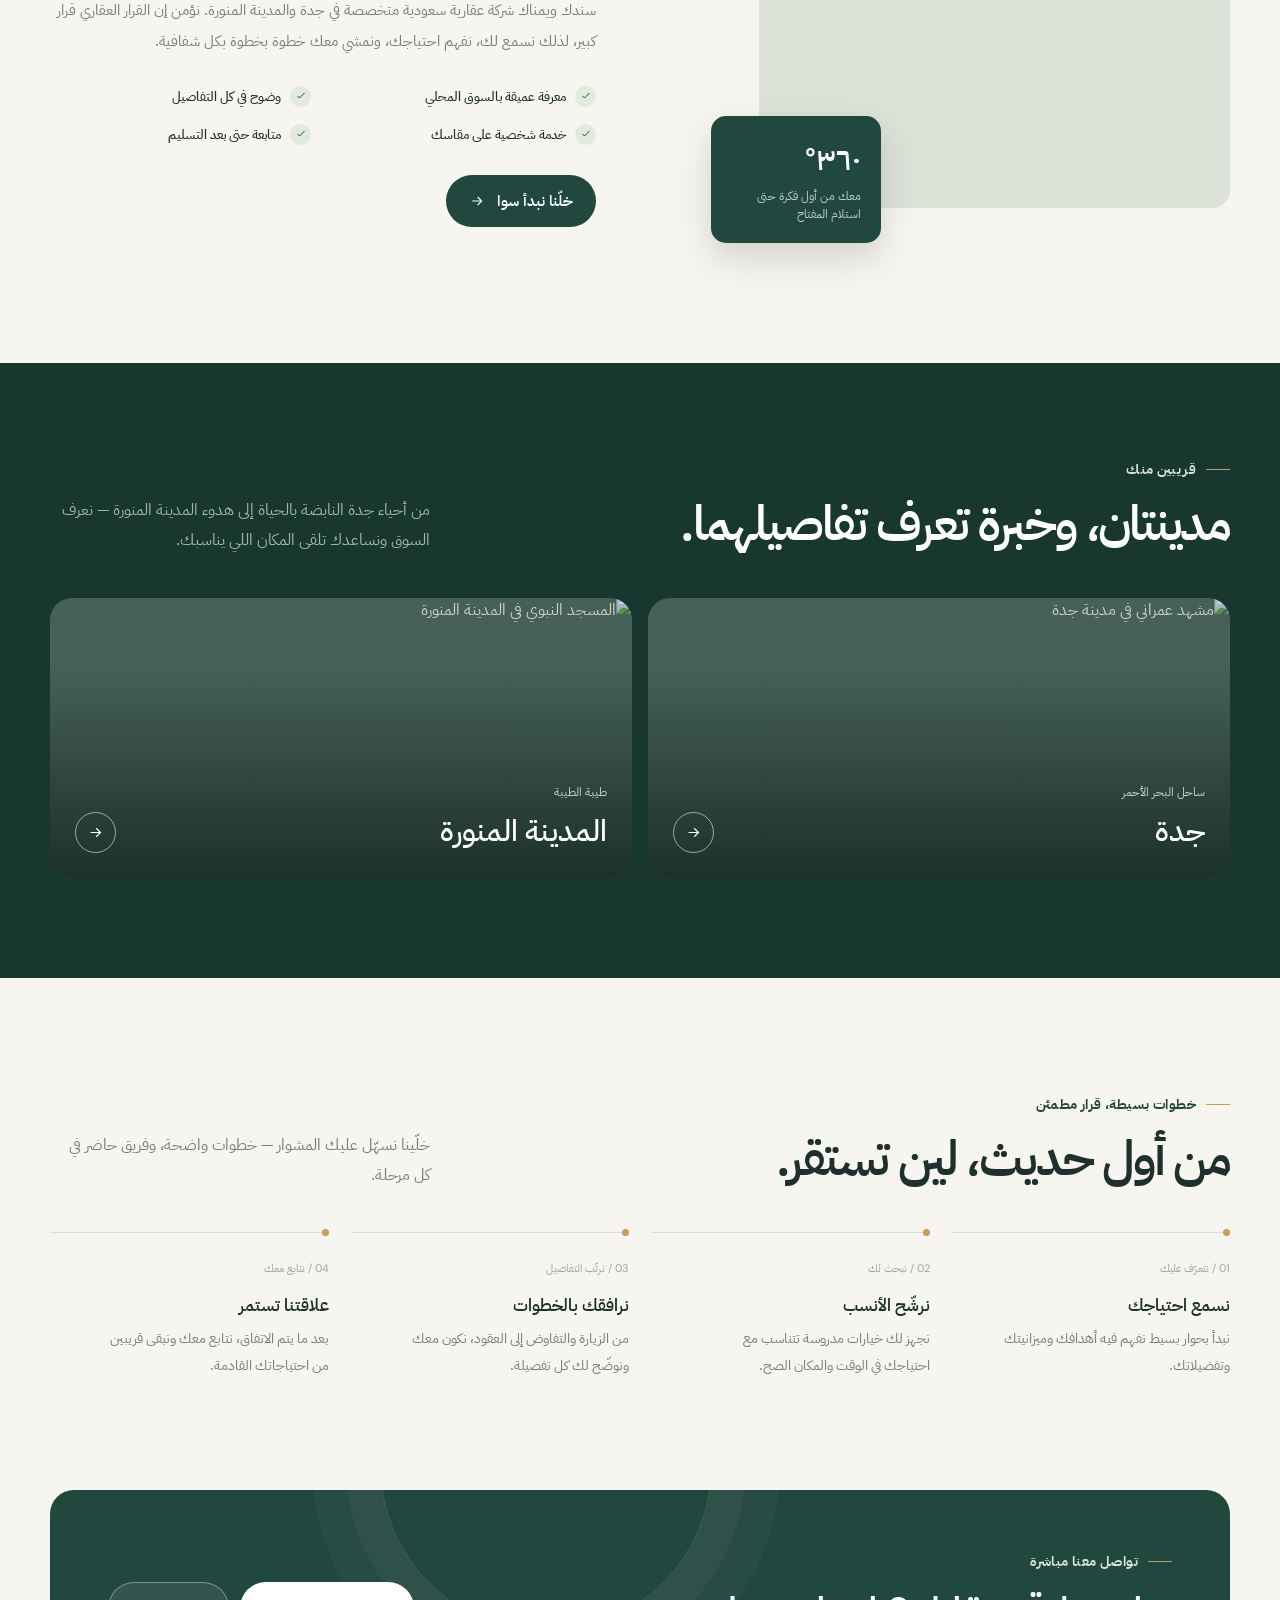
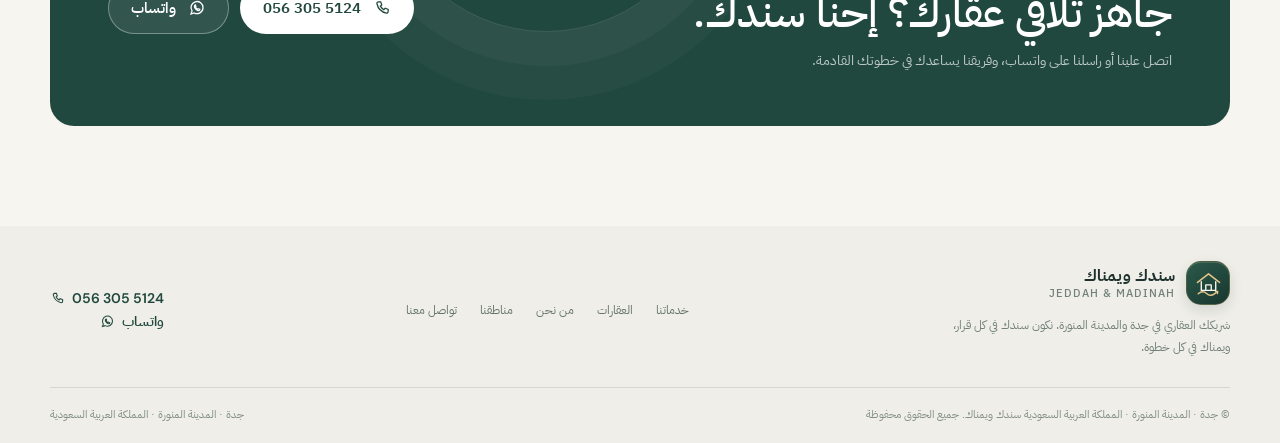
==== commit 60ebe04a: "تم التحديث بواسطة الفريق المعتمد التقني" ====
--- a/index.html
+++ b/index.html
@@ -327,6 +327,6 @@
     </div>
   </div>
 
-  <script src="script.js" defer></script>
+  <script src="script.js?v=2" defer></script>
 </body>
 </html>
